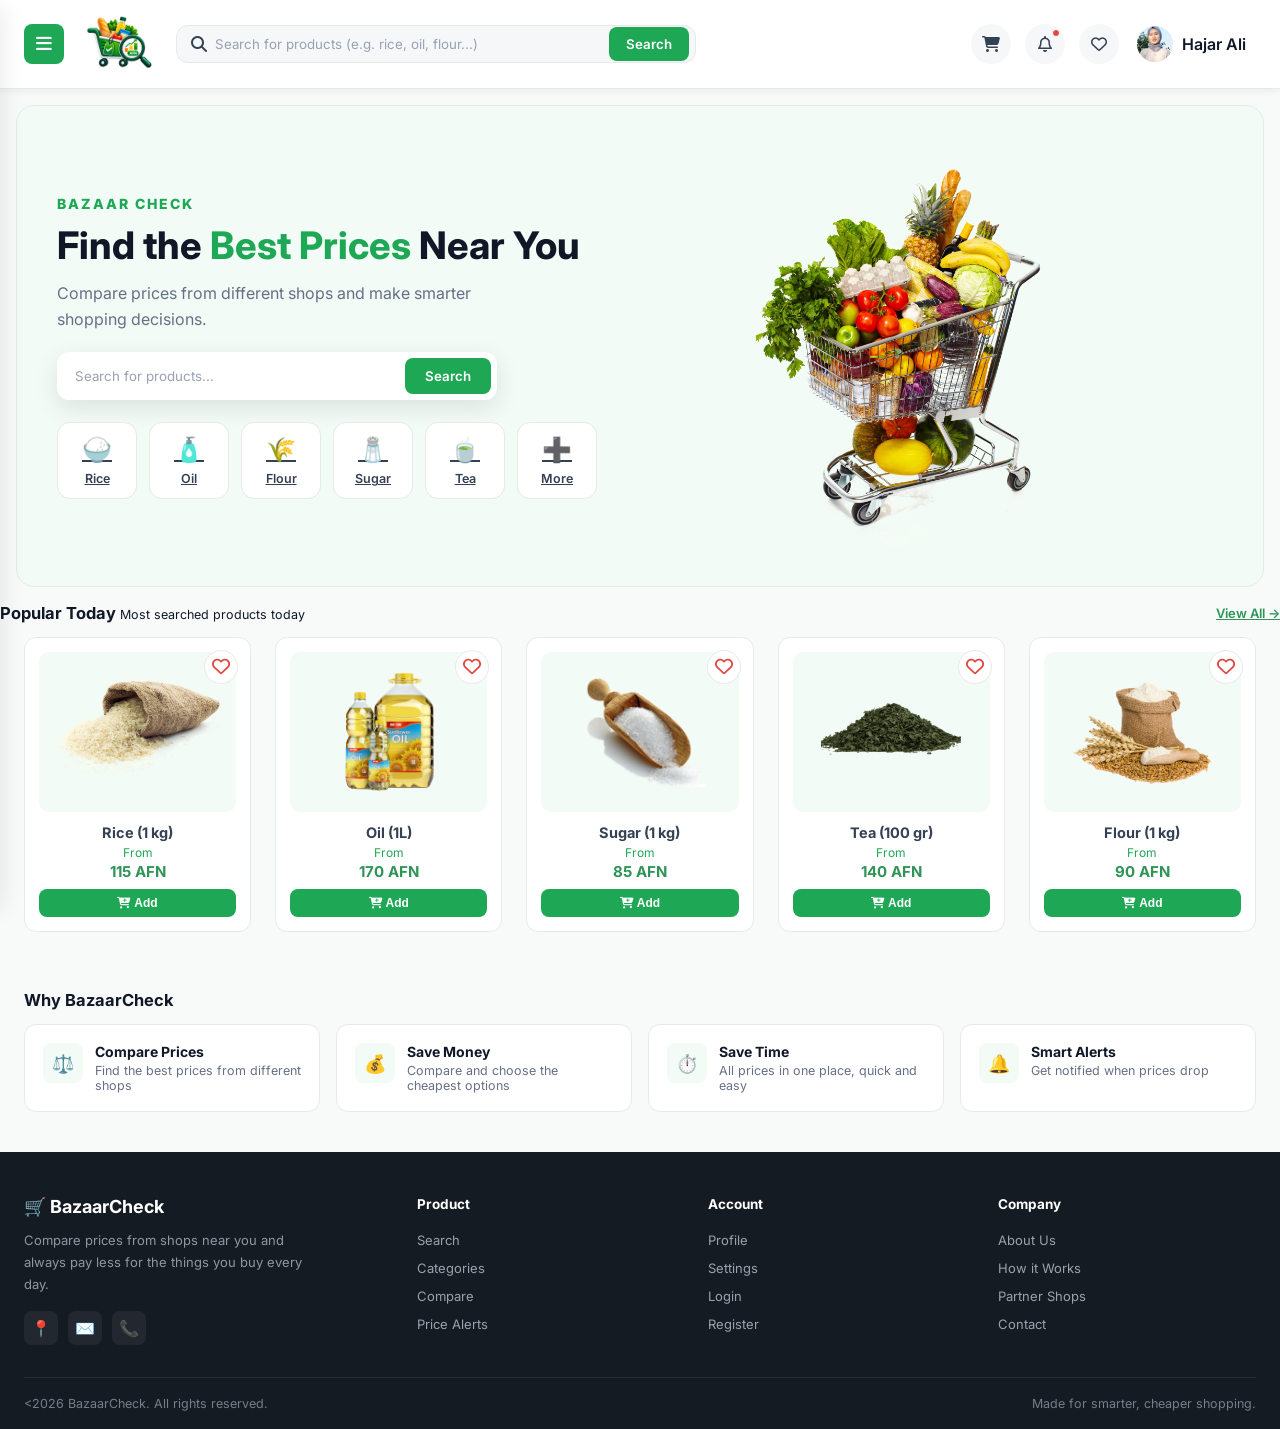
==== index.html @ 12f23bfa "Add the favorites page" ====
<!doctype html>
<html lang="en">
  <head>
    <meta charset="UTF-8" />
    <meta name="viewport" content="width=device-width, initial-scale=1.0" />
    <link rel="stylesheet" href="index.css" />
    <link
      rel="stylesheet"
      href="https://cdnjs.cloudflare.com/ajax/libs/font-awesome/6.4.0/css/all.min.css"
    />
    <link
      href="https://fonts.googleapis.com/css2?family=Inter:wght@400;500;600;700;800&display=swap"
      rel="stylesheet"
    />
    <title>Bazaar Check</title>
  </head>
  <body>
    <header class="topbar">
  <button class="menu-btn">
        <i class="fa-solid fa-bars"></i>
      </button>

      <div class="logo">
        <img src="images/logo.png" alt="logo" class="logo-png" />
      </div>

      <form class="search-box">
        <span class="search-icon">
          <i class="fa-solid fa-magnifying-glass"></i>
        </span>

        <input
          type="text"
          placeholder="Search for products (e.g. rice, oil, flour...)"
        />

        <button type="submit">Search</button>
      </form>

      <div class="topbar-right">

        <!-- <button id="darkModeBtn" class="icon-btn">🌙 </button> -->

        <a href="cart.html" class="icon-btn" style="position:relative;">
    <i class="fa-solid fa-cart-shopping"></i>
    <span id="cartCount" class="cart-badge" style="display:none;">0</span>
</a>
        <a href="#" class="icon-btn">
          <i class="fa-regular fa-bell"></i>
          <span class="dot"></span>
        </a>

             <a href="favorites.html" class="icon-btn" style="position:relative;">
    <i class="fa-regular fa-heart"></i>
    <span id="favCount" class="cart-badge" style="display:none;">0</span>
</a>
    

        <a href="#" class="user-chip">
          <img src="images/1.png" alt="user" />
          <span class="name">Hajar Ali</span>
        </a>
      </div>
    </header>

    <aside class="sidebar" id="sidebar">
      <div class="sidebar-head">
        <div class="brand">
          <img src="images/logo.png" alt="Bazaar Check logo" class="logo-png" />

          <div class="brand-info">
            <span class="brand-name">Bazaar Check</span>
            <span class="brand-tagline">Smart shopping</span>
          </div>
        </div>

        <button class="close-btn" id="closeBtn">
          <i class="fa-solid fa-xmark"></i>
        </button>
      </div>

      <nav>
        <a href="index.html" class="active">
          <i class="fa-solid fa-house"></i>
          Home
        </a>

        <a href="search.html">
          <i class="fa-solid fa-magnifying-glass"></i>
          Search
        </a>

        <a href="categories.html">
          <i class="fa-solid fa-layer-group"></i>
          Categories
        </a>

        <a href="shops.html">
          <i class="fa-solid fa-shop"></i>
          Shops
        </a>

        <a href="cart.html">
          <i class="fa-solid fa-cart-shopping"></i>
          My Cart
        </a>

        <a href="cart.html">
          <i class="fa-solid fa-code-compare"></i>
          Compare
        </a>

        <a href="cart.html">
          <i class="fa-solid fa-heart"></i>
          Favorites
        </a>

        <a href="cart.html">
          <i class="fa-solid fa-bell"></i>
          Alerts
        </a>

        <a href="cart.html">
          <i class="fa-solid fa-chart-line"></i>
          Price History
        </a>

        <a href="profile.html">
          <i class="fa-regular fa-circle-user"></i>
          Profile
        </a>

        <a href="cart.html">
          <i class="fa-solid fa-gear"></i>
          settings
        </a>

        <hr />

        <a href="cart.html">
          <i class="fa-solid fa-right-from-bracket"></i>
          Logout
        </a>
      </nav>
    </aside>

    <!-- Backdrop -->

    <div class="backdrop" id="backdrop"></div>

    <!-- Hero -->

    <section class="hero">
      <div>
        <div class="hero-content">
          <div class="brand-label">BAZAAR CHECK</div>

          <h1>Find the <span>Best Prices</span> Near You</h1>

          <p>
            Compare prices from different shops and make smarter shopping
            decisions.
          </p>

          <div class="hero-search">
    <form action="search.html" method="GET" style="display:flex; flex:1;">
        <input type="text" name="q" placeholder="Search for products...">
        <button type="submit">Search</button>
    </form>
</div>
        </div>
        <div class="chip-row">
          <a href="categories.html" class="chip"
            ><span class="emoji">🍚</span>Rice</a
          >
          <a href="categories.html" class="chip"
            ><span class="emoji">🧴</span>Oil</a
          >
          <a href="categories.html" class="chip"
            ><span class="emoji">🌾</span>Flour</a
          >
          <a href="categories.html" class="chip"
            ><span class="emoji">🧂</span>Sugar</a
          >
          <a href="categories.html" class="chip"
            ><span class="emoji">🍵</span>Tea</a
          >
          <a href="categories.html" class="chip"
            ><span class="emoji">➕</span>More</a
          >
        </div>
      </div>

      <div class="hero-image">
        <img src="images/image.png" alt="Shopping cart with groceries" />
      </div>
    </section>

    <section>
      <div class="section-title">
        <h3>
          Popular Today
          <span class="text-muted" style="font-weight: 400; font-size: 12.5px"
            >Most searched products today</span
          >
        </h3>
        <a href="search.html">View All →</a>
      </div>

<div class="grid grid-5">

<div class="product-card">
   <button class="fav-btn"
         data-product="Rice (1 kg)"
        data-shop="Shop C"
        data-price="115"
        data-image="images/rice2.png">
        <i class="fa-regular fa-heart simple-heart"></i>
      </button>
     <a href="product-details.html?product=rice" class="product-link">
        <div class="thumb">
            <img src="images/rice2.png" alt="Rice">
        </div>
        <h4>Rice (1 kg)</h4>
        <p class="from">From</p>
        <p class="price">115 AFN</p>
    </a>

    <button class="add-cart-btn"
        data-product="Rice (1 kg)"
        data-shop="Haji Zaki Shop"
        data-price="115"
        data-image="images/rice2.png">
        <i class="fa-solid fa-cart-plus"></i> Add
    </button>

</div>

    <div class="product-card">
        <button class="fav-btn"
         data-product="Oil (1 L)"
        data-shop="Haji Zaki Shop"
        data-price="170 AFG"
        data-image="images/oil.png">
        <i class="fa-regular fa-heart simple-heart"></i>
      </button>
        <a href="product-details.html?product=oil" class="product-link">
      <div class="thumb">
        <img src="images/oil.png" alt="oil" />
      </div>
      <h4>Oil (1L)</h4>
      <p class="from">From</p>
      <p class="price">170 AFN</p>
      </a>

      
    <button class="add-cart-btn"
        data-product="Oil (1 L)" 
        data-shop="Haji Zaki Shop"
        data-price="170"
        data-image="images/oil.png">
        <i class="fa-solid fa-cart-plus"></i> Add
    </button>

    </div>
  

    <div class="product-card">
         <button class="fav-btn"
         data-product="Sugar(1 kg)"
        data-shop="Solaiman Shop"
        data-price="85 AFG"
        data-image="images/sugar.png">
        <i class="fa-regular fa-heart simple-heart"></i>
    </button>
      <a href="product-details.html?product=sugar" class="product-link">
      <div class="thumb">
        <img src="images/sugar.png" alt="sugar" />
      </div>
      <h4>Sugar (1 kg)</h4>
      <p class="from">From</p>
      <p class="price">85 AFN</p>
      </a>

        <button class="add-cart-btn"
        data-product="Sugar (1 kg)"
        data-shop="Solaiman Shop"
        data-price="85"
        data-image="images/sugar.png">
        <i class="fa-solid fa-cart-plus"></i> Add
    </button>

    </div>
  
    <div class="product-card">
       <button class="fav-btn"
         data-product="Tea (100 gr)"
        data-shop="Kefayat SuperMarket"
        data-price="140 AFG"
        data-image="images/tea.png">
        <i class="fa-regular fa-heart simple-heart"></i>
    </button>
       <a href="product-details.html?product=tea" class="product-link">
      <div class="thumb">
        <img src="images/tea.png" alt="tea-bag" />
      </div>
      <h4>Tea (100 gr)</h4>
      <p class="from">From</p>
      <p class="price">140 AFN</p>
      </a>
     <button class="add-cart-btn"
        data-product="Tea (100 gr)" 
        data-shop="Mahaly shop"
        data-price="140"
        data-image="images/tea.png">
        <i class="fa-solid fa-cart-plus"></i> Add
    </button>

    </div>

    <div class="product-card">
       <button class="fav-btn"
         data-product="Flour (1 kg)"
        data-shop="Mahaly Shop"
        data-price="90 AFG"
        data-image="images/flour.png">
        <i class="fa-regular fa-heart simple-heart"></i>
    </button>
       <a href="product-details.html?product=flour" class="product-link">
      <div class="thumb">
        <img src="images/flour.png" alt="flour" />
      </div>
      <h4>Flour (1 kg)</h4>
      <p class="from">From</p>
      <p class="price">90 AFN</p>
        </a>
            <button class="add-cart-btn"
        data-product="Flour (1 kg)"
        data-shop="Rezaiee Shop"
        data-price="90"
        data-image="images/flour.png">
        <i class="fa-solid fa-cart-plus"></i> Add
    </button>
    </div>


</div>

    </section>

    <!-- ===== SECTION: WHY BAZAARCHECK (feature strip) ===== -->
    <section class="why-section">
      <div class="section-heading">
        <h3>Why BazaarCheck</h3>
      </div>

      <div class="feature-strip">
        <div class="feature-item">
          <div class="fi-icon">⚖️</div>
          <div>
            <h5>Compare Prices</h5>
            <p>Find the best prices from different shops</p>
          </div>
        </div>

        <div class="feature-item">
          <div class="fi-icon">💰</div>
          <div>
            <h5>Save Money</h5>
            <p>Compare and choose the cheapest options</p>
          </div>
        </div>

        <div class="feature-item">
          <div class="fi-icon">⏱️</div>
          <div>
            <h5>Save Time</h5>
            <p>All prices in one place, quick and easy</p>
          </div>
        </div>

        <div class="feature-item">
          <div class="fi-icon">🔔</div>
          <div>
            <h5>Smart Alerts</h5>
            <p>Get notified when prices drop</p>
          </div>
        </div>
      </div>
    </section>

    <!-- ===== SECTION: FOOTER ===== -->
    <footer class="site-footer">
      <div class="foot-top">
        <div class="foot-brand">
          <div class="logo"><span class="logo-dot">🛒</span> BazaarCheck</div>
          <p>
            Compare prices from shops near you and always pay less for the
            things you buy every day.
          </p>
          <div class="foot-social">
            <a href="#" aria-label="Location">📍</a>
            <a href="#" aria-label="Email">✉️</a>
            <a href="#" aria-label="Phone">📞</a>
          </div>
        </div>

        <div class="foot-col">
          <h5>Product</h5>
          <a href="search.html">Search</a>
          <a href="categories.html">Categories</a>
          <a href="compare.html">Compare</a>
          <a href="alerts.html">Price Alerts</a>
        </div>

        <div class="foot-col">
          <h5>Account</h5>
          <a href="profile.html">Profile</a>
          <a href="settings.html">Settings</a>
          <a href="login.html">Login</a>
          <a href="register.html">Register</a>
        </div>

        <div class="foot-col">
          <h5>Company</h5>
          <a href="#">About Us</a>
          <a href="#">How it Works</a>
          <a href="shops.html">Partner Shops</a>
          <a href="#">Contact</a>
        </div>
      </div>

      <div class="foot-bottom">
        <span><<span id="year"></span> BazaarCheck. All rights reserved.</span>
        <span>Made for smarter, cheaper shopping.</span>
      </div>
    </footer>

    <script src="index.js"></script>
  </body>
</html>
---- index.css ----
/* ================================
   GLOBAL VARIABLES
================================ */

:root {
  --primary: #1ea855;
  --primary-dark: #2f9456;
  --primary-dark2:#041c0d;
  --primary-light: #f2fbf5;

  --white: #ffffff;
  --black: #101828;
  --text: #344054;
  --text-light: #667085;
  --text-muted: #98a2b3;

  --background: #f8faf9;
  --surface: #ffffff;
  --surface-soft: #f5f7f9;

  --border: #e6eae8;

  --sidebar-bg: #26382e;
  --sidebar-text: #dce8e0;
  --sidebar-hover: rgba(255, 255, 255, 0.08);
  --sidebar-active: #1ea855;

  --danger: #e0483f;

  --shadow-sm: 0 2px 8px rgba(16, 24, 40, 0.06);
  --shadow-md: 0 8px 24px rgba(16, 24, 40, 0.1);

  --radius-sm: 8px;
  --radius-md: 12px;
  --radius-lg: 18px;

  --transition: 0.25s ease;
}

/* ================================
   RESET
================================ */

* {
  margin: 0;
  padding: 0;
  box-sizing: border-box;
}

body {
  font-family: "Inter", sans-serif;
  background: var(--background);
  color: var(--text);
}

/* ================================
   TOPBAR
================================ */

.topbar {
  position: sticky;
  top: 0;
  z-index: 30;

  display: flex;
  align-items: center;
  gap: 16px;

  padding: 12px 24px;

  background: var(--white);
  border-bottom: 1px solid var(--border);

  box-shadow: var(--shadow-sm);
}

/* ================================
   MENU BUTTON
================================ */

.menu-btn {
  width: 40px;
  height: 40px;

  display: flex;
  align-items: center;
  justify-content: center;

  border: none;
  border-radius: var(--radius-sm);

  background: var(--primary);
  color: var(--white);

  font-size: 18px;

  cursor: pointer;

  transition: var(--transition);
}

.menu-btn:hover {
  background: var(--primary-dark);
  transform: translateY(-1px);
}

/* ================================
   LOGO
================================ */

.logo-png {
  width: 80px;
  height: 60px;
  object-fit: contain;
}

/* ================================
   DARK MODE BUTTON

body.dark{
  background:var(--primary-dark2);
  color:var(--primary-light);
}
#darkModeBtn{
  border:none;
}
================================ */
/* ================================
   SEARCH BOX
================================ */

.search-box {
  flex: 1;
  max-width: 520px;

  display: flex;
  align-items: center;

  background: var(--surface-soft);

  border: 1px solid var(--border);
  border-radius: var(--radius-md);

  padding: 0 6px 0 14px;

  transition: var(--transition);
}

.search-box > i {
  color: var(--text);
}

.search-box:focus-within {
  border-color: var(--primary);
  background: var(--white);
  box-shadow: 0 0 0 3px rgba(30, 168, 85, 0.1);
}

.search-box input {
  flex: 1;

  border: none;
  outline: none;

  padding: 10px 8px;

  background: transparent;

  color: var(--text);
  font-family: inherit;
}

.search-box input::placeholder {
  color: var(--text-muted);
}

.search-box button {
  display: flex;
  align-items: center;
  justify-content: center;

  background: var(--primary);
  color: var(--white);

  border: none;
  border-radius: var(--radius-sm);

  padding: 9px 17px;

  font-weight: 600;
  font-family: inherit;

  cursor: pointer;

  transition: var(--transition);
}

.search-box button:hover {
  background: var(--primary-dark);
}

/* ================================
   TOPBAR RIGHT
================================ */

.topbar-right {
  display: flex;
  align-items: center;
  gap: 14px;

  margin-left: auto;
}

.topbar-right a {
  text-decoration: none;
}

.topbar-right a .name {
  color: var(--black);
  font-weight: 600;
}

/* ================================
   ICON BUTTON
================================ */

.icon-btn {
  width: 40px;
  height: 40px;

  display: flex;
  align-items: center;
  justify-content: center;

  position: relative;

  border-radius: 50%;

  background: var(--surface-soft);
  color: var(--text);

  transition: var(--transition);
}

.icon-btn:hover {
  background: var(--primary-light);
  color: var(--primary);
}

/* Notification Dot */

.dot {
  position: absolute;

  top: 5px;
  right: 5px;

  width: 8px;
  height: 8px;

  background: var(--danger);

  border-radius: 50%;

  border: 1.5px solid var(--white);
}

/* ================================
   USER CHIP
================================ */

.user-chip {
  display: flex;
  align-items: center;
  gap: 9px;

  padding: 4px 10px 4px 4px;

  border-radius: 30px;

  transition: var(--transition);
}

.user-chip:hover {
  background: var(--surface-soft);
}

.user-chip img {
  width: 36px;
  height: 36px;

  border-radius: 50%;

  object-fit: cover;
}

/* ================================
   SIDEBAR
================================ */

.sidebar {
  position: fixed;

  top: 0;
  left: 0;
  bottom: 0;

  width: 270px;

  background: var(--sidebar-bg);
  color: var(--white);

  padding: 22px 18px;

  transform: translateX(-100%);

  transition: transform 0.3s ease;

  z-index: 60;

  box-shadow: var(--shadow-md);
}

.sidebar.open {
  transform: translateX(0);
}

/* ================================
   SIDEBAR HEADER
================================ */

.sidebar-head {
  display: flex;
  align-items: center;

  padding: 0 4px 22px;

  margin-bottom: 15px;

  border-bottom: 1px solid rgba(255, 255, 255, 0.1);
}

/* ================================
   SIDEBAR BRAND
================================ */

.brand {
  display: flex;
  align-items: center;
  gap: 10px;
  min-width: 0;
}

.brand-info {
  display: flex;
  flex-direction: column;
}

.sidebar .logo-png {
  width: 75px;
  height: 55px;
}

.brand-name {
  color: var(--white);

  font-size: 18px;
  font-weight: 700;

  letter-spacing: -0.3px;

  white-space: nowrap;
}

.brand-tagline {
  color: #aabdb1;

  font-size: 11px;

  margin-top: 2px;
}

/* ================================
   CLOSE BUTTON
================================ */

.close-btn {
  width: 38px;
  height: 38px;

  flex-shrink: 0;
  margin-left: 12px;

  display: flex;
  align-items: center;
  justify-content: center;

  border: none;
  border-radius: 10px;

  background: transparent;
  color: var(--sidebar-text);

  font-size: 19px;

  cursor: pointer;

  transition: var(--transition);
}

.close-btn:hover {
  background: var(--sidebar-hover);
  color: var(--white);
}

/* SIDEBAR NAVIGATION  */
.sidebar {
  width: 290px;
  height:100vh;
  overflow-y:auto;
  overflow-x:hidden;
}

.sidebar nav {
  display: flex;
  flex-direction: column;
  gap: 6px;
}

.sidebar nav a {
  display: flex;
  align-items: center;

  gap: 14px;

  padding: 12px 14px;

  color: var(--sidebar-text);

  text-decoration: none;

  border-radius: var(--radius-md);

  font-size: 15px;
  font-weight: 500;

  transition: var(--transition);
}

.sidebar nav a i {
  width: 20px;

  text-align: center;

  font-size: 16px;
}

.sidebar nav a:hover {
  background: var(--sidebar-hover);
  color: var(--white);

  transform: translateX(3px);
}

.sidebar nav a.active {
  background: var(--sidebar-active);
  color: var(--white);

  box-shadow: 0 4px 12px rgba(30, 168, 85, 0.2);
}

/*  BACKDROp    */

.backdrop {
  display: none;

  position: fixed;

  inset: 0;

  background: rgba(0, 0, 0, 0.5);

  z-index: 55;

  backdrop-filter: blur(2px);
}

.backdrop.show {
  display: block;
}

/*  HERO  */

.hero {
  display: grid;

  grid-template-columns: 1fr 1fr;

  gap: 24px;

  align-items: center;

  padding: 40px;

  background: var(--primary-light);

  border-radius: var(--radius-lg);
  border: 1px solid var(--border);
  margin-bottom: 28px;
  overflow: hidden;
  position: relative;
  margin: 16px;
}

.hero-content {
  padding-left: 0;
}

.brand-label {
  display: inline-block;

  margin-bottom: 12px;

  color: var(--primary);

  font-size: 14px;
  font-weight: 800;

  letter-spacing: 2px;
}

.hero h1 {
  font-size: 38px;

  line-height: 1.15;

  font-weight: 750;

  color: var(--black);

  margin-bottom: 14px;
}

.hero h1 span {
  color: var(--primary);
}

.hero p {
  color: var(--text-light);

  font-size: 16px;

  line-height: 1.6;

  margin-bottom: 20px;

  max-width: 420px;
}

/* HERO SEARCH */

.hero-search {
  display: flex;

  background: var(--white);

  border-radius: var(--radius-md);

  padding: 6px;

  max-width: 440px;

  box-shadow: var(--shadow-md);
}

.hero-search input {
  flex: 1;

  border: none;
  outline: none;

  padding: 10px 12px;

  font-family: inherit;
}

.hero-search input::placeholder {
  color: var(--text-muted);
}

.hero-search button {
  background: var(--primary);

  color: var(--white);

  border: none;

  border-radius: var(--radius-sm);

  padding: 0 20px;

  font-weight: 600;

  font-family: inherit;

  cursor: pointer;

  transition: var(--transition);
}

.hero-search button:hover {
  background: var(--primary-dark);
}

/* ================================
   HERO IMAGE
================================ */

.hero-image img {
  width: 100%;
  max-width: 500px;

  height: 400px;

  display: block;

  object-fit: contain;
}

  /* quick category chips */
.chip-row{
    display:flex;
    gap:12px;
    flex-wrap:wrap;
    margin-top:22px;
}
.chip{
  display:flex;
  flex-direction:column;
  align-items:center;
  gap:7px;
  background:#fff;
  border:1px solid var(--border);
  border-radius:13px;
  padding:12px 18px;
  min-width:80px;
  font-size:12.5px;
  font-weight:600;
  color:var(--text);
  transition:.15s transform,.15s border-color,.15s box-shadow;
}
.chip .emoji{font-size:24px;}
.chip:hover{
    border-color:var(--sidebar-active);
    color:var(--primary-dark);
    transform:translateY(-3px);
    box-shadow:var(--shadow);
}


/*     card      */
.section-title {
  display: flex;
  justify-content: space-between;
  align-items: center;
  margin-bottom: 14px;
}
.section-title h3,
.section-heading h3 {
  margin: 0;
  font-weight:700;
  font-size: 16.5px;
  color:var(--black);
  
}
.section-heading {
  display: flex;
  justify-content: space-between;
  align-items: center;
  margin-bottom: 14px;
}
.section-title a {
  font-size: 13px;
  color: var(--primary-dark);
  font-weight: 600;
}
.grid {
  display: grid;
  gap: 18px;
  padding: 0 24px;
}
.grid-5 {
  grid-template-columns: repeat(5, 1fr);
  gap: 24px;
  align-items: center;
  margin-bottom: 28px;
  overflow: hidden;
  position: relative;
}

/* ---------- Product card ---------- */
.product-card{
  background:#fff;
  border:1px solid var(--border);
  border-radius:var(--radius-md);
  padding:14px;
  position:relative;
  transition:.18s box-shadow,.18s transform,.18s border-color;
  text-decoration:none;
}
.product-card:hover{
    box-shadow:var(--shadow-md);
    transform:translateY(-4px);
    border-color:var(--primary);
}
.product-card .thumb{
  background:var(--primary-light);
  border-radius:10px;
  height:160px;
  display:flex;
  align-items:center;
  justify-content:center;
  font-size:44px;
  margin-bottom:12px;
}
.product-card .thumb img {
    width: 100%;
    height: 100%;
    object-fit: contain;
    display: block;
    padding: 10px;
}
.product-card .fav-btn{
  position:absolute;
  top:12px;
  right:12px;
  width:34px;
  height:34px;
  border-radius:50%;
  background:#fff;
  border:1px solid var(--border);
  display:flex;
  align-items:center;
  justify-content:center;
  color:var(--danger);
  transition:.15s transform;
  cursor:pointer;
}
.product-card .fav-btn:hover{
    transform:scale(1.12);
}
.product-link {
    text-decoration: none;
    color: inherit;
}
.product-card h4{
    margin:0 0 4px;
    font-size:14.5px;
    text-align:center;
}
.product-card .from{
    font-size:12px;
    color:var(--primary);
    margin:0 0 2px;
    text-align:center;
}
.product-card .price{
    margin:0;
    font-weight:700;
    color:var(--primary-dark);
    font-size:15px;
    text-align:center;
}
.simple-heart {
  font-size: 18px;
  color: var(--danger);
}
.filled-heart {
    width: 28px;
    height: 28px;
    object-fit: contain;
}

/*        SECTION: WHY BAZAARCHECK     */


.why-section{
  padding:30px 24px 0;
  max-width:1300px;
  margin:0 auto;
}

.feature-strip{
  display:grid;
  grid-template-columns:repeat(4, 1fr);
  gap:16px;
}

.feature-item{
  background:var(--surface);
  border:1px solid var(--border);
  border-radius:var(--radius-md);
  padding:18px;
  display:flex;
  gap:12px;
  align-items:flex-start;
  transition:var(--transition);
}

.feature-item:hover{
  box-shadow:var(--shadow-md);
  transform:translateY(-3px);
}

.fi-icon{
  width:40px;
  height:40px;
  border-radius:var(--radius-sm);
  background:var(--primary-light);
  display:flex;
  align-items:center;
  justify-content:center;
  font-size:18px;
  flex-shrink:0;
}

.feature-item h5{
  margin:0 0 3px;
  font-size:14px;
  color:var(--black);
}

.feature-item p{
  margin:0;
  font-size:12.5px;
  color:var(--text-light);
}


/*    SECTION: FOOTER  */

.site-footer{
  margin-top:40px;
  background:#151b23;
  color:#a9b1bd;
  padding:44px 24px 0;
}

.foot-top{
  max-width:1300px;
  margin:0 auto;
  display:grid;
  grid-template-columns:1.4fr 1fr 1fr 1fr;
  gap:32px;
  padding-bottom:32px;
  border-bottom:1px solid rgba(255,255,255,0.08);
}

.foot-brand .logo{
  color:var(--white);
  font-size:18px;
  font-weight:700;
  margin-bottom:12px;
}

.foot-brand p{
  font-size:13px;
  line-height:1.7;
  max-width:280px;
  margin:0 0 16px;
  color:#8f97a3;
}

.foot-social{
  display:flex;
  gap:10px;
}

.foot-social a{
  width:34px;
  height:34px;
  border-radius:var(--radius-sm);
  background:rgba(255,255,255,0.06);
  display:flex;
  align-items:center;
  justify-content:center;
  text-decoration:none;
  color:#c3c9d1;
  transition:var(--transition);
}

.foot-social a:hover{
  background:var(--primary);
  color:var(--white);
}

.foot-col h5{
  color:var(--white);
  font-size:13.5px;
  margin:0 0 14px;
}

.foot-col a{
  display:block;
  font-size:13px;
  color:#9aa2ae;
  padding:6px 0;
  text-decoration:none;
  transition:var(--transition);
}

.foot-col a:hover{
  color:var(--primary);
}

.foot-bottom{
  max-width:1300px;
  margin:0 auto;
  padding:18px 0;
  display:flex;
  justify-content:space-between;
  flex-wrap:wrap;
  gap:8px;
  font-size:12.5px;
  color:#767e8a;
}
.search-layout{
  display:grid;
  grid-template-columns:230px 1fr;  
  gap:20px;
  align-items:start;   
}
.page{
  max-width:1300px;
  margin:0 auto;
  padding:26px 24px;
}

.page-head{
  margin-bottom:20px;
}
.page-head h1{
  font-size:23px;
  margin-bottom:5px;
  color:var(--black);
}
.page-head p{
  color:var(--text-light);
  font-size:14px;
}
.filters{
  background:#fff;
  border:1px solid #e6eae8;
  border-radius:14px;
  padding:18px;
}
.filters h4{
  margin:0 0 12px;
  font-size:13.5px;
  color:#1e2530;
}
.filters hr{
  border:none;
  border-top:1px solid #e6eae8;
  margin:14px 0;
}
.filter-item{
  display:block;
  padding:9px 10px;
  border-radius:8px;
  font-size:13.5px;
  color:#333c48;
  font-weight:500;
  text-decoration:none;
}
.filter-item:hover{
  background:#f5f7f9;
}
.filter-item.active{
  background:#e6f7ec;
  color:#178a4c;
  font-weight:700;
}
.filter-toggle{
  display:none;   /* only shows on mobile via the media query below */
  background:#f5f7f9;
  border:1px solid #e6eae8;
  border-radius:8px;
  padding:9px 14px;
  font-size:13px;
  font-weight:600;
  margin-bottom:14px;
  cursor:pointer;
}
.search-layout{
  display:grid;
  grid-template-columns:230px 1fr;
  gap:20px;
  align-items:start;
}
.filters{
  background:var(--surface);
  border:1px solid var(--border);
  border-radius:var(--radius-md);
  padding:18px;
}
.filter-item{
  display:block;
  padding:9px 10px;
  border-radius:var(--radius-sm);
  font-size:13.5px;
  color:var(--text);
  font-weight:500;
  text-decoration:none;
}
.filter-item:hover{ background:var(--surface-soft); }
.filter-item.active{
  background:var(--primary-light);
  color:var(--primary-dark);
  font-weight:700;
}
.toolbar{
  display:flex;
  justify-content:space-between;
  align-items:center;
  flex-wrap:wrap;
  gap:12px;
  margin-bottom:16px;
}
.toolbar-left{ display:flex; gap:10px; }
.select-box{
  border:1px solid var(--border);
  border-radius:var(--radius-sm);
  padding:9px 12px;
  font-size:13px;
  background:var(--surface);
}
.filter-toggle{
  display:none;
  background:var(--surface-soft);
  border:1px solid var(--border);
  border-radius:var(--radius-sm);
  padding:9px 14px;
  font-size:13px;
  font-weight:600;
  cursor:pointer;
}
.table-card{
  background:var(--surface);
  border:1px solid var(--border);
  border-radius:var(--radius-md);
  overflow-x:auto;
}
.price-table{ width:100%; border-collapse:collapse; font-size:13.5px; }
.price-table th{
  text-align:left;
  background:var(--surface-soft);
  color:var(--text-light);
  font-size:12px;
  text-transform:uppercase;
  padding:12px 16px;
  border-bottom:1px solid var(--border);
}
.price-table td{
  padding:13px 16px;
  border-bottom:1px solid var(--border);
}
.price-table tr:last-child td{ border-bottom:none; }
.shop-cell{ display:flex; align-items:center; gap:10px; font-weight:600; }
.shop-avatar{
  width:32px; height:32px; border-radius:var(--radius-sm);
  background:var(--surface-soft); display:flex; align-items:center; justify-content:center;
}
.price-cell{ font-weight:700; color:var(--primary-dark); }
.lowest-tag{
  background:var(--primary-light); color:var(--primary-dark); font-size:10.5px; font-weight:700;
  padding:2px 7px; border-radius:6px; margin-left:6px;.sidebar::-webkit-scrollbar {
  width: 6px;
}

.sidebar::-webkit-scrollbar-track {
  background: transparent;
}

.sidebar::-webkit-scrollbar-thumb {
  background: #888;
  border-radius: 10px;
}

.sidebar::-webkit-scrollbar-thumb:hover {
  background: #666;
}
}
.btn-view{
  display:inline-block; background:var(--primary); color:var(--white); text-decoration:none;
  font-size:12.5px; font-weight:600; padding:7px 14px; border-radius:var(--radius-sm);
}
.stat-row{ display:grid; grid-template-columns:repeat(3,1fr); gap:14px; margin-top:16px; }
.stat-box{ background:var(--primary-light); border:1px solid var(--border); border-radius:var(--radius-md); padding:14px 16px; }
.stat-label{ font-size:12px; color:var(--text-light); margin-bottom:4px; }
.stat-value{ font-size:18px; font-weight:700; color:var(--primary-dark); }
.stat-value span{ font-size:12px; font-weight:500; color:var(--text-light); }

.crumbs{
    font-size:12.5px;
    color:var(--text-light);
    margin-bottom:14px;
}
.crumbs a{
    color:var(--text-light);
    text-decoration:none;
}
.crumbs a:hover{
    color:var(--primary-dark);
}
.crumbs span{
    margin:0 4px;
}
.crumbs .current{
    color:var(--black);
    font-weight:600;
}
.product-layout{
    display:grid;
    grid-template-columns:320px 1fr;
    gap:22px;
    align-items:start;
}

/* Product summary */
.product-summary{
    background:var(--surface);
    border:1px solid var(--border);
    border-radius:var(--radius-md);
    padding:20px;
    text-align:center;
}
.summary-thumb{
    background:var(--surface-soft);
    border-radius:var(--radius-sm);
    height:190px;
    display:flex;
    align-items:center;
    justify-content:center;
    margin-bottom:14px;
}
.summary-thumb img{
    max-width:90px;
    max-height:90px;
    object-fit:contain;
}
.product-summary h2{
    margin:0 0 6px;
    font-size:19px;
    color:var(--black);
}
.summary-rating{
    font-size:13px;
    color:var(--black);
    margin-bottom:12px;
}
.summary-label{
    font-size:13px;
    color:var(--text-light);
    margin:10px 0 4px;
}
.summary-price{
    font-weight:800;
    font-size:18px;
    color:var(--primary-dark);
    margin:0 0 16px;
}
.btn-outline-full{
    width:100%;
    background:var(--surface);
    color:var(--primary-dark);
    border:1.5px solid var(--primary);
    border-radius:var(--radius-sm);
    padding:11px;
    font-weight:600;
    font-size:14px;
    cursor:pointer;
    margin-bottom:10px;
    transition:var(--transition);
}
.btn-outline-full:hover{
    background:var(--primary-light);
}
.btn-outline-full.is-favorited{
    background:var(--primary);
    color:var(--white);
    border-color:var(--primary);
}
.btn-ghost-full{
    width:100%;
    background:var(--surface-soft);
    color:var(--text);
    border:1px solid var(--border);
    border-radius:var(--radius-sm);
    padding:11px;
    font-weight:600;
    font-size:14px;
    cursor:pointer;
    transition:var(--transition);
}
.btn-ghost-full:hover{
    background:var(--border);
}

/* Product details  */
.history-preview{
    background:var(--surface);
    border:1px solid var(--border);
    border-radius:var(--radius-md);
    padding:18px;
}
.history-preview p{
    margin:0;
    font-size:13px;
    color:var(--text-light);
    line-height:1.6;
}
.history-preview a{
    color:var(--primary-dark);
    font-weight:600;
    text-decoration:none;
}
/*  shops page cards    */
.shop-card{
    display:block;
    background:var(--surface);
    border:1px solid var(--border);
    border-radius:var(--radius-md);
    padding:16px;
    text-decoration:none;
    color:var(--text);
    transition:var(--transition);
}
.shop-card:hover{
    box-shadow:var(--shadow-md);
    transform:translateY(-3px);
    border-color:var(--primary-light);
}
.shop-card-thumb {
    background: var(--surface-soft);
    border-radius: var(--radius-sm);
    height: 160px;              /* make the image area taller */
    overflow: hidden;           /* keep image inside rounded corners */
    margin-bottom: 12px;
}

.shop-card-thumb img {
    width: 100%;
    height: 100%;
    object-fit: cover;          
    display: block;
}
#shopImage {
    width: 100%;
    height: 450px;
    object-fit: cover;
    object-position: center;
    border-radius: 12px;
    display: block;
}
.shop-card h4{
    margin:0 0 4px;
    font-size:14.5px;
    color:var(--black);
}
.shop-card-location{
    font-size:12.5px;
    color:var(--text-light);
    margin:0 0 10px;
}
.shop-card-meta{
    display:flex;
    justify-content:space-between;
    font-size:12.5px;
    margin-bottom:6px;
}
.shop-card-rating{
    font-weight:700;
    color:var(--black);
}
.shop-card-distance{
    color:var(--text-light);
}
.shop-card-count{
    font-size:12px;
    color:var(--text-light);
    margin:0;
    padding-top:6px;
    border-top:1px solid var(--border);
}
.shops-grid{
    display:grid;
    grid-template-columns:repeat(3, 1fr);
    gap:16px;
}

/* shop css */
.shop-header{
    background:var(--surface);
    border:1px solid var(--border);
    border-radius:var(--radius-lg);
    padding:24px;
    display:flex;
    align-items:center;
    gap:20px;
    flex-wrap:wrap;
    margin-bottom:20px;
}
.shop-header-thumb{
    width:100px;
    height:90px;
    background:var(--surface-soft);
    border-radius:var(--radius-md);
    display:flex;
    align-items:center;
    justify-content:center;
    flex-shrink:0;
}
.shop-header-thumb img{
    max-width:50px;
    max-height:50px;
    object-fit:contain;
}
.shop-header-info{
    flex:1;
    min-width:220px;
}
.shop-header-info h2{
    margin:0 0 6px;
    font-size:20px;
    color:var(--black);
}
.shop-header-meta{
    display:flex;
    gap:14px;
    flex-wrap:wrap;
    font-size:13px;
    color:var(--text-light);
}

.shop-layout{
    display:grid;
    grid-template-columns:1fr 1.6fr;
    gap:20px;
    align-items:start;
}
.shop-about-card{
    background:var(--surface);
    border:1px solid var(--border);
    border-radius:var(--radius-md);
    padding:20px;
}
.shop-about-text{
    font-size:13.5px;
    color:var(--text-light);
    line-height:1.6;
    margin:4px 0;
}
.shop-about-card hr{
    border:none;
    border-top:1px solid var(--border);
    margin:16px 0;
}

.empty-state{
    text-align:center;
    padding:50px 20px;
    color:var(--text-light);
}
.empty-state h3{
    color:var(--black);
    margin-bottom:6px;
}
/*   Categories Css codes   */

/* ================================
   CATEGORIES PAGE
================================ */
.categories-banner{
    background:var(--primary-light);
    border:1px solid var(--border);
    border-radius:var(--radius-md);
    padding:14px 18px;
    font-size:13.5px;
    color:var(--text);
    margin-bottom:22px;
}
.categories-banner strong{
    color:var(--primary-dark);
}

.categories-grid{
    display:grid;
    grid-template-columns:repeat(4, 1fr);
    gap:18px;
}

.category-card{
    display:block;
    background:var(--surface);
    border:1px solid var(--border);
    border-radius:var(--radius-md);
    padding:26px 16px;
    text-align:center;
    text-decoration:none;
    color:var(--text);
    transition:var(--transition);
}
.category-card:hover{
    box-shadow:var(--shadow-md);
    transform:translateY(-4px);
    border-color:var(--primary-light);
}

.category-card-thumb{
    width:58px;
    height:58px;
    border-radius:50%;
    display:flex;
    align-items:center;
    justify-content:center;
    font-size:26px;
    margin:0 auto 14px;
    transition:var(--transition);
}
.category-card:hover .category-card-thumb{
    transform:scale(1.08);
}

.category-card h4{
    margin:0 0 4px;
    font-size:14.5px;
    color:var(--black);
}
.category-card-count{
    font-size:12px;
    color:var(--text-light);
    margin:0;
}

/* Featured tile (Food) */
.category-card.featured{
    background:linear-gradient(135deg, var(--primary), var(--primary-dark));
    border-color:transparent;
}
.category-card.featured h4,
.category-card.featured .category-card-count{
    color:var(--white);
}

/* Add to cart button*/
.cart-badge{
    position:absolute;
    top:-4px;
    right:-4px;
    background:var(--danger);
    color:var(--white);
    font-size:10px;
    font-weight:700;
    min-width:16px;
    height:16px;
    border-radius:50%;
    display:flex;
    align-items:center;
    justify-content:center;
    padding:0 3px;
}

.add-cart-btn{
    width:100%;
    margin-top:8px;
    background:var(--primary);
    color:var(--white);
    border:none;
    border-radius:var(--radius-sm);
    padding:7px;
    font-size:12px;
    font-weight:600;
    cursor:pointer;
    transition:var(--transition);
}
.add-cart-btn:hover{
    background:var(--primary-dark);
}
/* ================================
   CART PAGE
================================ */
.cart-layout{
    display:grid;
    grid-template-columns:1.5fr 1fr;
    gap:20px;
    align-items:start;
}

.cart-list-card{
    background:var(--surface);
    border:1px solid var(--border);
    border-radius:var(--radius-md);
    padding:8px 20px;
}

.cart-item{
    display:flex;
    align-items:center;
    gap:14px;
    padding:16px 0;
    border-bottom:1px solid var(--border);
}
.cart-item:last-child{
    border-bottom:none;
}

.cart-item-thumb{
    width:52px;
    height:52px;
    border-radius:var(--radius-sm);
    background:var(--surface-soft);
    display:flex;
    align-items:center;
    justify-content:center;
    font-size:24px;
    flex-shrink:0;
}

.cart-item-info{
    flex:1;
    min-width:0;
}
.cart-item-info h5{
    margin:0 0 3px;
    font-size:14px;
    color:var(--black);
}
.cart-item-info span{
    font-size:12px;
    color:var(--text-light);
}

.cart-qty{
    display:flex;
    align-items:center;
    border:1px solid var(--border);
    border-radius:var(--radius-sm);
    overflow:hidden;
    flex-shrink:0;
}
.cart-qty button{
    width:28px;
    height:28px;
    background:var(--surface-soft);
    border:none;
    font-size:15px;
    color:var(--text);
    cursor:pointer;
}
.cart-qty button:hover{
    background:var(--border);
}
.cart-qty span{
    width:30px;
    text-align:center;
    font-size:13px;
    font-weight:700;
}

.cart-item-price{
    font-weight:700;
    color:var(--primary-dark);
    min-width:75px;
    text-align:right;
    flex-shrink:0;
    font-size:13.5px;
}

.cart-remove-btn{
    width:32px;
    height:32px;
    border-radius:var(--radius-sm);
    background:#fdf1f0;
    border:none;
    color:var(--danger);
    display:flex;
    align-items:center;
    justify-content:center;
    cursor:pointer;
    flex-shrink:0;
    transition:var(--transition);
}
.cart-remove-btn:hover{
    background:var(--danger);
    color:var(--white);
}

/* Summary card */
.cart-summary-card{
    background:var(--surface);
    border:1px solid var(--border);
    border-radius:var(--radius-md);
    padding:20px;
    position:sticky;
    top:90px;
}
.summary-row{
    display:flex;
    justify-content:space-between;
    font-size:13.5px;
    color:var(--text-light);
    margin-bottom:8px;
}
.cart-summary-card hr{
    border:none;
    border-top:1px solid var(--border);
    margin:14px 0;
}
.summary-total{
    background:var(--primary-light);
    border-radius:var(--radius-sm);
    padding:14px 16px;
    display:flex;
    justify-content:space-between;
    align-items:center;
    margin-bottom:16px;
    font-size:13px;
    color:var(--text);
}
.summary-total span:last-child{
    font-size:19px;
    font-weight:800;
    color:var(--primary-dark);
}

.btn-primary-full{
    width:100%;
    background:var(--primary);
    color:var(--white);
    border:none;
    border-radius:var(--radius-sm);
    padding:12px;
    font-weight:700;
    font-size:14px;
    cursor:pointer;
    margin-bottom:10px;
    transition:var(--transition);
}
.btn-primary-full:hover{
    background:var(--primary-dark);
}
.btn-ghost-full{
    width:100%;
    background:var(--surface-soft);
    color:var(--text);
    border:1px solid var(--border);
    border-radius:var(--radius-sm);
    padding:12px;
    font-weight:600;
    font-size:14px;
    cursor:pointer;
    transition:var(--transition);
}
.btn-ghost-full:hover{
    background:var(--border);
}
.cart-hint{
    font-size:12px;
    color:var(--text-light);
    margin:10px 0 0;
    line-height:1.5;
}

.cart-empty{
    text-align:center;
    padding:50px 20px;
    color:var(--text-light);
}
.cart-empty i{
    font-size:38px;
    margin-bottom:12px;
    color:var(--border);
}

/* Empty cart massage */
.cart-empty {
    text-align: center;
    padding: 50px 20px;
}

.cart-empty-icon {
    width: 75px;
    height: 75px;
    margin: 0 auto 16px;
    border-radius: 50%;
    background: var(--primary-light);

    display: flex;
    align-items: center;
    justify-content: center;
}

.cart-empty-icon i {
    font-size: 32px;
    color: var(--primary);
}

.cart-empty h3 {
    margin: 0 0 8px;
    font-size: 20px;
    color: var(--black);
}

.cart-empty p {
    margin: 0 0 20px;
    color: var(--text-light);
    font-size: 13px;
}

.empty-cart-btn {
    display: inline-flex;
    align-items: center;
    gap: 8px;
    padding: 9px 16px;
    background: var(--primary);
    color: var(--white);
    text-decoration: none;
    border-radius: var(--radius-sm);
    font-size: 13px;
    font-weight: 700;
}

.empty-cart-btn:hover {
    background: var(--primary-dark);
}

/* Responsive  of cart page*/
@media (max-width:900px){
    .cart-layout{
        grid-template-columns:1fr;
    }
    .cart-summary-card{
        position:static;
    }
  }

  .cart-item-thumb{
    width:52px;
    height:52px;
    border-radius:var(--radius-sm);
    background:var(--surface-soft);
    display:flex;
    align-items:center;
    justify-content:center;
    flex-shrink:0;
    overflow:hidden;
}
.cart-item-thumb img{
    max-width:36px;
    max-height:36px;
    object-fit:contain;
}
/*  Modal for find combination  */

.combo-modal{
    position:fixed;
    inset:0;
    background:rgba(16,24,40,0.5);
    z-index:70;
    display:flex;
    align-items:center;
    justify-content:center;
    padding:20px;
}
.combo-modal-box{
    background:var(--surface);
    border-radius:var(--radius-lg);
    padding:24px;
    max-width:440px;
    width:100%;
    max-height:80vh;
    overflow-y:auto;
}
.combo-modal-head{
    display:flex;
    justify-content:space-between;
    align-items:center;
    margin-bottom:16px;
}
.combo-modal-head h3{
    margin:0;
    font-size:17px;
}
.combo-modal-close{
    width:30px;
    height:30px;
    border-radius:50%;
    background:var(--surface-soft);
    border:none;
    color:var(--text);
    cursor:pointer;
}
.combo-row{
    display:flex;
    justify-content:space-between;
    align-items:center;
    padding:10px 0;
    border-bottom:1px solid var(--border);
    font-size:13.5px;
}
.combo-row:last-child{
    border-bottom:none;
}
.combo-row .combo-shop{
    color:var(--text-light);
    font-size:12px;
}
.combo-savings{
    background:var(--primary-light);
    border-radius:var(--radius-sm);
    padding:14px 16px;
    margin-top:14px;
    text-align:center;
}
.combo-savings .amount{
    font-size:22px;
    font-weight:800;
    color:var(--primary-dark);
    display:block;
}
.combo-savings .label{
    font-size:12.5px;
    color:var(--text);
}
 /* Empty Modal for find combination button */

.empty-cart-message {
  text-align: center;
  padding: 35px 25px 30px;
  max-width: 420px;
  margin: 0 auto;
}

.empty-cart-icon {
  width: 80px;
  height: 80px;
  margin: 0 auto 20px;

  display: flex;
  align-items: center;
  justify-content: center;

  border-radius: 50%;
  background: #f5f7fa;
}

.empty-cart-icon i {
  font-size: 34px;
}

.empty-cart-message h2 {
  margin: 0 0 10px;
  font-size: 25px;
  font-weight: 700;
}

.empty-cart-message p {
  margin: 0 auto 25px;
  max-width: 340px;
  line-height: 1.6;
  font-size: 15px;
  color: #777;
}

.choose-products-btn {
  border: none;
  padding: 12px 22px;
  border-radius: 8px;

  font-size: 15px;
  font-weight: 600;

  cursor: pointer;

  display: inline-flex;
  align-items: center;
  gap: 9px;

  transition: 0.2s ease;
}

.choose-products-btn:hover {
  transform: translateY(-2px);
}

.fav-btn.is-favorited{
    color:var(--danger);
    border-color:var(--danger);
}

/* compare page css codes */

.compare-picker{
    margin-bottom:16px;
}
.compare-picker .select-box{
    width:100%;
    max-width:360px;
    padding:11px 14px;
}

.compare-chips{
    display:flex;
    flex-wrap:wrap;
    gap:10px;
    margin-bottom:20px;
}
.compare-chip{
    display:flex;
    align-items:center;
    gap:8px;
    background:var(--primary-light);
    color:var(--primary-dark);
    border-radius:20px;
    padding:8px 8px 8px 14px;
    font-size:13px;
    font-weight:600;
}
.compare-chip button{
    width:20px;
    height:20px;
    border-radius:50%;
    background:rgba(255,255,255,.6);
    border:none;
    color:var(--primary-dark);
    font-size:12px;
    cursor:pointer;
    display:flex;
    align-items:center;
    justify-content:center;
}
.compare-chip button:hover{
    background:var(--white);
}

.compare-cell-empty{
    color:var(--text-muted);
}
.compare-cell-best{
    color:var(--primary-dark);
    font-weight:700;
}
.compare-total-best{
    color:var(--primary-dark);
    font-weight:800;
}
.compare-row-winner{
    background:var(--primary-light);
}

/* Dropdown of compare page */
.compare-picker{
    margin-bottom:18px;
}

.compare-picker .select-box{
    appearance:none;
    -webkit-appearance:none;
    -moz-appearance:none;

    width:100%;
    max-width:380px;
    padding:13px 42px 13px 16px;

    background-color:var(--surface);
    background-image:url("data:image/svg+xml,%3Csvg xmlns='http://www.w3.org/2000/svg' width='16' height='16' viewBox='0 0 24 24' fill='none' stroke='%23667085' stroke-width='2.5' stroke-linecap='round' stroke-linejoin='round'%3E%3Cpolyline points='6 9 12 15 18 9'%3E%3C/polyline%3E%3C/svg%3E");
    background-repeat:no-repeat;
    background-position:right 16px center;

    border:1.5px solid var(--border);
    border-radius:var(--radius-md);

    font-size:14px;
    font-weight:600;
    color:var(--text);
    cursor:pointer;

    transition:var(--transition);
    box-shadow:var(--shadow-sm);
}

.compare-picker .select-box:hover{
    border-color:var(--primary);
}

.compare-picker .select-box:focus{
    outline:none;
    border-color:var(--primary);
    box-shadow:0 0 0 3px var(--primary-light);
}

.compare-picker .select-box option[value=""]{
    color:var(--text-muted);
}
.compare-picker .select-box option{
    color:var(--text);
    padding:10px;
}

/*  Favorites page css */
.fav-list-card{
    background:var(--surface);
    border:1px solid var(--border);
    border-radius:var(--radius-md);
    padding:8px 20px;
}

.fav-item{
    display:flex;
    align-items:center;
    gap:14px;
    padding:16px 0;
    border-bottom:1px solid var(--border);
}
.fav-item:last-child{
    border-bottom:none;
}

.fav-item-thumb{
    width:52px;
    height:52px;
    border-radius:var(--radius-sm);
    background:var(--surface-soft);
    display:flex;
    align-items:center;
    justify-content:center;
    flex-shrink:0;
    overflow:hidden;
}
.fav-item-thumb img{
    max-width:36px;
    max-height:36px;
    object-fit:contain;
}

.fav-item-info{
    flex:1;
    min-width:0;
}
.fav-item-info h5{
    margin:0 0 3px;
    font-size:14px;
    color:var(--black);
}
.fav-item-info span{
    font-size:12px;
    color:var(--text-light);
}

.fav-item-price{
    font-weight:700;
    color:var(--primary-dark);
    font-size:13.5px;
    min-width:80px;
    text-align:right;
    flex-shrink:0;
}

.fav-item-actions{
    display:flex;
    gap:8px;
    flex-shrink:0;
}
.fav-add-cart-btn{
    background:var(--primary-light);
    color:var(--primary-dark);
    border:none;
    border-radius:var(--radius-sm);
    padding:8px 12px;
    font-size:12px;
    font-weight:600;
    cursor:pointer;
    white-space:nowrap;
    transition:var(--transition);
}
.fav-add-cart-btn:hover{
    background:var(--primary);
    color:var(--white);
}

.fav-remove-btn{
    width:32px;
    height:32px;
    border-radius:50%;
    background:#fdf1f0;
    border:none;
    color:var(--danger);
    display:flex;
    align-items:center;
    justify-content:center;
    cursor:pointer;
    flex-shrink:0;
    transition:var(--transition);
}
.fav-remove-btn:hover{
    background:var(--danger);
    color:var(--white);
}

.fav-empty{
    text-align:center;
    padding:50px 20px;
}
.fav-empty-icon{
    width:75px;
    height:75px;
    margin:0 auto 16px;
    border-radius:50%;
    background:var(--primary-light);
    display:flex;
    align-items:center;
    justify-content:center;
}
.fav-empty-icon i{
    font-size:30px;
    color:var(--primary);
}
.fav-empty h3{
    margin:0 0 8px;
    font-size:19px;
    color:var(--black);
}
.fav-empty p{
    margin:0 0 20px;
    color:var(--text-light);
    font-size:13px;
}
/*          Clear all favorites confirm box            */
.clear-fav-confirm {
    display: inline-flex;
    align-items: center;
    gap: 8px;

    margin-left: 12px;
    padding: 7px 10px;

    background: #fff;
    border: 1px solid #e8e8e8;
    border-radius: 8px;

    box-shadow: 0 4px 14px rgba(0, 0, 0, 0.08);

    font-size: 13px;
    color: #555;

    animation: confirmFadeIn 0.2s ease;
}

.clear-fav-confirm span {
    margin-right: 2px;
}

.clear-fav-confirm button {
    border: none;
    border-radius: 6px;
    padding: 5px 10px;

    font-size: 12px;
    font-weight: 600;

    cursor: pointer;
    transition: 0.15s ease;
}

.clear-fav-confirm .confirm-yes {
    background: var(--danger);
    color: white;
}

.clear-fav-confirm .confirm-yes:hover {
    opacity: 0.88;
}

.clear-fav-confirm .confirm-no {
    background: #f3f3f3;
    color: #555;
}

.clear-fav-confirm .confirm-no:hover {
    background: #e9e9e9;
}

@keyframes confirmFadeIn {
    from {
        opacity: 0;
        transform: translateX(-6px);
    }

    to {
        opacity: 1;
        transform: translateX(0);
    }
}

/* favorites page responsive */

@media (max-width:560px){
    .fav-item{
        flex-wrap:wrap;
    }
    .fav-item-price{
        order:1;
        text-align:left;
        margin-left:66px;
    }
    .fav-item-actions{
        order:2;
        margin-left:auto;
    }
}

/*  Categories resposnsive   */
@media (max-width:1100px){
    .categories-grid{
        grid-template-columns:repeat(3, 1fr);
    }
}
@media (max-width:700px){
    .categories-grid{
        grid-template-columns:repeat(2, 1fr);
    }
}
/* responsive of shops cards */
@media (max-width:1100px){
    .shops-grid{
        grid-template-columns:repeat(2, 1fr);
    }
}
@media (max-width:560px){
    .shops-grid{
        grid-template-columns:1fr;
    }
}
/* +++++++++ */

@media (max-width:900px){
    .product-layout{
        grid-template-columns:1fr;
    }
}

@media (max-width:900px){
  .search-layout{ grid-template-columns:1fr; }
  .filters{ display:none; }
  .filters.open{ display:block; }
  .filter-toggle{ display:inline-block; }
}
@media (max-width:700px){
  .stat-row{ grid-template-columns:1fr; }
}

/* RESPONSIVE  */

@media (max-width:1100px){
  .feature-strip{
    grid-template-columns:repeat(2, 1fr);
  }

  .foot-top{
    grid-template-columns:1.2fr 1fr 1fr;
  }

  .foot-col:last-child{
    display:none;
  }
}

@media (max-width:700px){
  .feature-strip{
    grid-template-columns:1fr;
  }

  .foot-top{
    grid-template-columns:1fr 1fr;
  }

  .foot-brand{
    grid-column:1 / -1;
  }

  .foot-bottom{
    flex-direction:column;
    text-align:center;
  }
}

/*    RESPONSIVE  */
@media (max-width:1100px){
  .feature-strip{
    grid-template-columns:repeat(2, 1fr);
  }
  .foot-top{
    grid-template-columns:1.2fr 1fr 1fr;
  }
  .foot-col:last-child{
    display:none;
  }
}

@media (max-width:700px){
  .feature-strip{
    grid-template-columns:1fr;
  }
  .foot-top{
    grid-template-columns:1fr 1fr;
  }
  .foot-brand{
    grid-column:1 / -1;
  }
  .foot-bottom{
    flex-direction:column;
    text-align:center;
  }
}


/*   RESPONSIVE  */

@media (max-width: 900px) {
  .search-box {
    display: none;
  }

  .user-chip .name {
    display: none;
  }
}
.bars{
  padding-right:6px;
}

@media (max-width: 700px) {
  .hero {
    grid-template-columns: 1fr;

    padding: 25px;
  }

  .hero h1 {
    font-size: 30px;
  }

  .hero-image img {
    height: 300px;
  }

  .topbar {
    padding: 10px 16px;
  }

  .sidebar {
    width: 250px;
  }

  .brand-name {
    font-size: 16px;
  }
}
@media (max-width:900px){
  .search-layout{
    grid-template-columns:1fr;   
  }
  .filters{
    display:none; 
  }
  .filters.open{
    display:block;
  }
}

@media (max-width:900px){
  .filter-toggle{
    display:inline-block;
  }
}
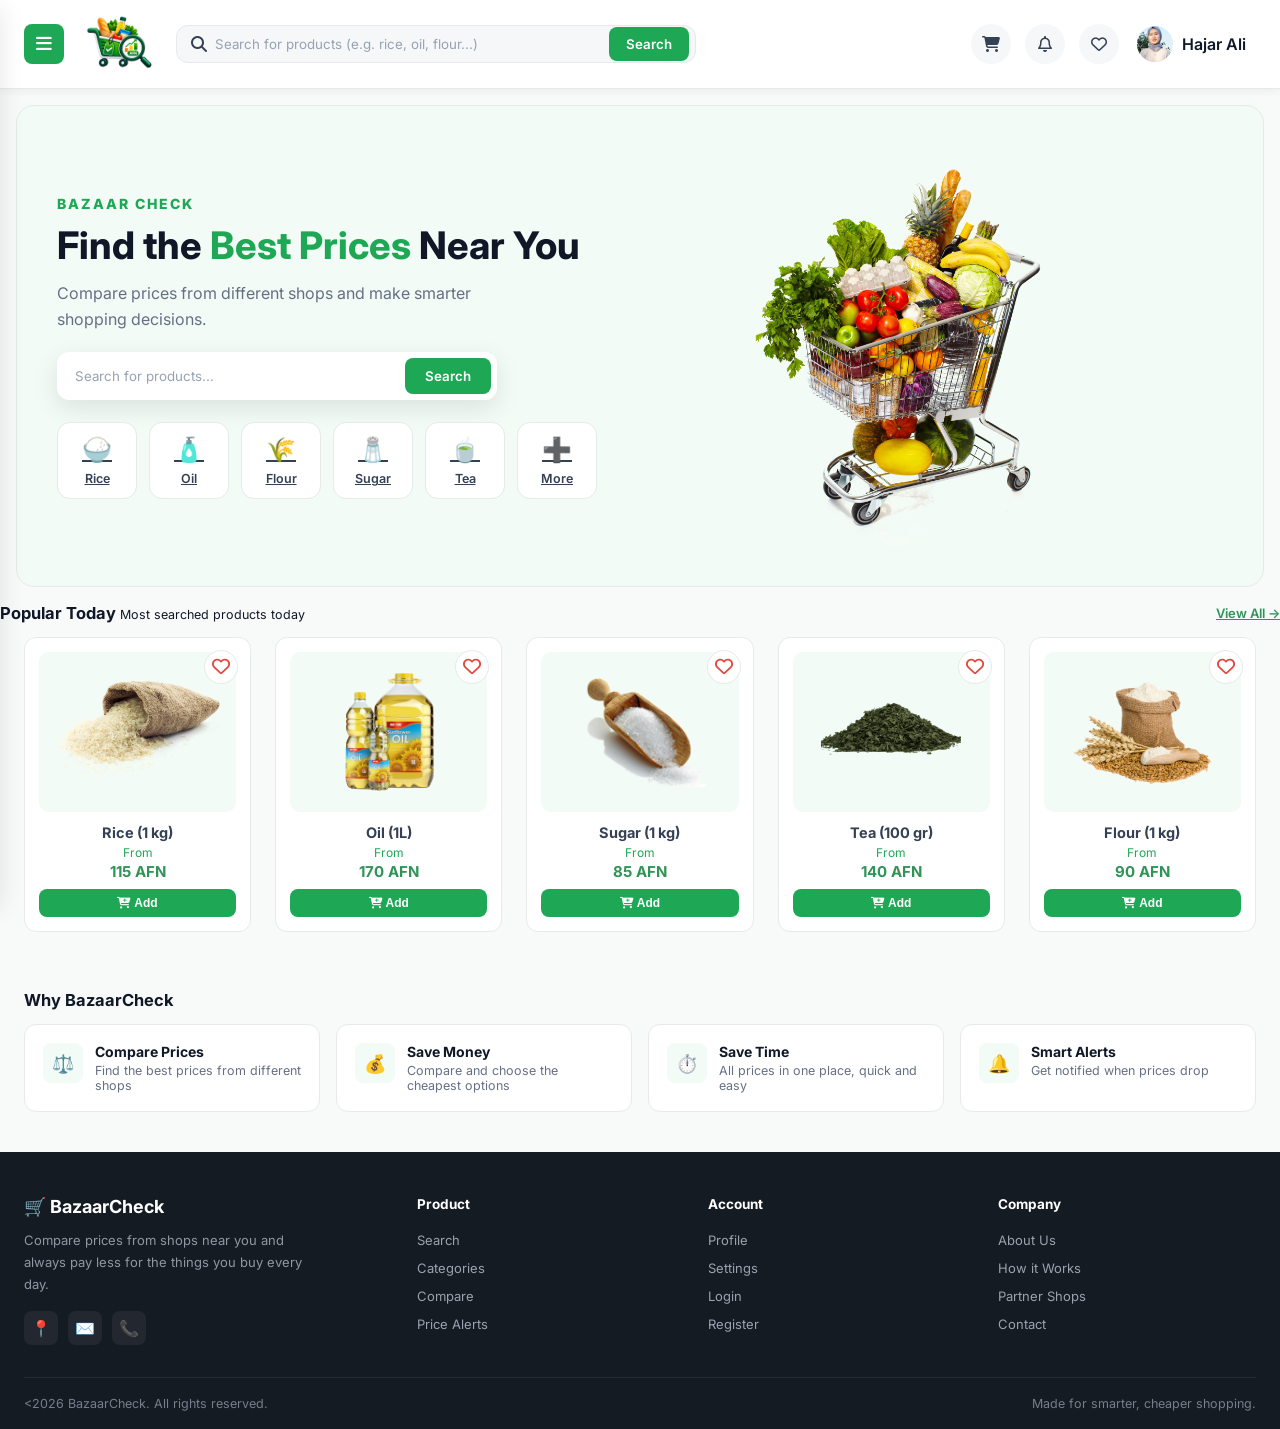
==== commit 357ee867: "Add Alerts page and update the Alerts buttons in every pages" ====
--- a/index.html
+++ b/index.html
@@ -45,10 +45,10 @@
     <i class="fa-solid fa-cart-shopping"></i>
     <span id="cartCount" class="cart-badge" style="display:none;">0</span>
 </a>
-        <a href="#" class="icon-btn">
-          <i class="fa-regular fa-bell"></i>
-          <span class="dot"></span>
-        </a>
+       <a href="alerts.html" class="icon-btn" style="position:relative;">
+    <i class="fa-regular fa-bell"></i>
+    <span id="alertCount" class="cart-badge" style="display:none;">0</span>
+</a>
 
              <a href="favorites.html" class="icon-btn" style="position:relative;">
     <i class="fa-regular fa-heart"></i>
--- a/index.css
+++ b/index.css
@@ -5,7 +5,7 @@
 :root {
   --primary: #1ea855;
   --primary-dark: #2f9456;
-  --primary-dark2:#041c0d;
+  --primary-dark2: #041c0d;
   --primary-light: #f2fbf5;
 
   --white: #ffffff;
@@ -416,9 +416,9 @@
 /* SIDEBAR NAVIGATION  */
 .sidebar {
   width: 290px;
-  height:100vh;
-  overflow-y:auto;
-  overflow-x:hidden;
+  height: 100vh;
+  overflow-y: auto;
+  overflow-x: hidden;
 }
 
 .sidebar nav {
@@ -627,36 +627,40 @@
   object-fit: contain;
 }
 
-  /* quick category chips */
-.chip-row{
-    display:flex;
-    gap:12px;
-    flex-wrap:wrap;
-    margin-top:22px;
-}
-.chip{
-  display:flex;
-  flex-direction:column;
-  align-items:center;
-  gap:7px;
-  background:#fff;
-  border:1px solid var(--border);
-  border-radius:13px;
-  padding:12px 18px;
-  min-width:80px;
-  font-size:12.5px;
-  font-weight:600;
-  color:var(--text);
-  transition:.15s transform,.15s border-color,.15s box-shadow;
-}
-.chip .emoji{font-size:24px;}
-.chip:hover{
-    border-color:var(--sidebar-active);
-    color:var(--primary-dark);
-    transform:translateY(-3px);
-    box-shadow:var(--shadow);
-}
-
+/* quick category chips */
+.chip-row {
+  display: flex;
+  gap: 12px;
+  flex-wrap: wrap;
+  margin-top: 22px;
+}
+.chip {
+  display: flex;
+  flex-direction: column;
+  align-items: center;
+  gap: 7px;
+  background: #fff;
+  border: 1px solid var(--border);
+  border-radius: 13px;
+  padding: 12px 18px;
+  min-width: 80px;
+  font-size: 12.5px;
+  font-weight: 600;
+  color: var(--text);
+  transition:
+    0.15s transform,
+    0.15s border-color,
+    0.15s box-shadow;
+}
+.chip .emoji {
+  font-size: 24px;
+}
+.chip:hover {
+  border-color: var(--sidebar-active);
+  color: var(--primary-dark);
+  transform: translateY(-3px);
+  box-shadow: var(--shadow);
+}
 
 /*     card      */
 .section-title {
@@ -668,10 +672,9 @@
 .section-title h3,
 .section-heading h3 {
   margin: 0;
-  font-weight:700;
+  font-weight: 700;
   font-size: 16.5px;
-  color:var(--black);
-  
+  color: var(--black);
 }
 .section-heading {
   display: flex;
@@ -699,1141 +702,1173 @@
 }
 
 /* ---------- Product card ---------- */
-.product-card{
-  background:#fff;
-  border:1px solid var(--border);
-  border-radius:var(--radius-md);
-  padding:14px;
-  position:relative;
-  transition:.18s box-shadow,.18s transform,.18s border-color;
-  text-decoration:none;
-}
-.product-card:hover{
-    box-shadow:var(--shadow-md);
-    transform:translateY(-4px);
-    border-color:var(--primary);
-}
-.product-card .thumb{
-  background:var(--primary-light);
-  border-radius:10px;
-  height:160px;
-  display:flex;
-  align-items:center;
-  justify-content:center;
-  font-size:44px;
-  margin-bottom:12px;
+.product-card {
+  background: #fff;
+  border: 1px solid var(--border);
+  border-radius: var(--radius-md);
+  padding: 14px;
+  position: relative;
+  transition:
+    0.18s box-shadow,
+    0.18s transform,
+    0.18s border-color;
+  text-decoration: none;
+}
+.product-card:hover {
+  box-shadow: var(--shadow-md);
+  transform: translateY(-4px);
+  border-color: var(--primary);
+}
+.product-card .thumb {
+  background: var(--primary-light);
+  border-radius: 10px;
+  height: 160px;
+  display: flex;
+  align-items: center;
+  justify-content: center;
+  font-size: 44px;
+  margin-bottom: 12px;
 }
 .product-card .thumb img {
-    width: 100%;
-    height: 100%;
-    object-fit: contain;
-    display: block;
-    padding: 10px;
-}
-.product-card .fav-btn{
-  position:absolute;
-  top:12px;
-  right:12px;
-  width:34px;
-  height:34px;
-  border-radius:50%;
-  background:#fff;
-  border:1px solid var(--border);
-  display:flex;
-  align-items:center;
-  justify-content:center;
-  color:var(--danger);
-  transition:.15s transform;
-  cursor:pointer;
-}
-.product-card .fav-btn:hover{
-    transform:scale(1.12);
+  width: 100%;
+  height: 100%;
+  object-fit: contain;
+  display: block;
+  padding: 10px;
+}
+.product-card .fav-btn {
+  position: absolute;
+  top: 12px;
+  right: 12px;
+  width: 34px;
+  height: 34px;
+  border-radius: 50%;
+  background: #fff;
+  border: 1px solid var(--border);
+  display: flex;
+  align-items: center;
+  justify-content: center;
+  color: var(--danger);
+  transition: 0.15s transform;
+  cursor: pointer;
+}
+.product-card .fav-btn:hover {
+  transform: scale(1.12);
 }
 .product-link {
-    text-decoration: none;
-    color: inherit;
-}
-.product-card h4{
-    margin:0 0 4px;
-    font-size:14.5px;
-    text-align:center;
-}
-.product-card .from{
-    font-size:12px;
-    color:var(--primary);
-    margin:0 0 2px;
-    text-align:center;
-}
-.product-card .price{
-    margin:0;
-    font-weight:700;
-    color:var(--primary-dark);
-    font-size:15px;
-    text-align:center;
+  text-decoration: none;
+  color: inherit;
+}
+.product-card h4 {
+  margin: 0 0 4px;
+  font-size: 14.5px;
+  text-align: center;
+}
+.product-card .from {
+  font-size: 12px;
+  color: var(--primary);
+  margin: 0 0 2px;
+  text-align: center;
+}
+.product-card .price {
+  margin: 0;
+  font-weight: 700;
+  color: var(--primary-dark);
+  font-size: 15px;
+  text-align: center;
 }
 .simple-heart {
   font-size: 18px;
   color: var(--danger);
 }
 .filled-heart {
-    width: 28px;
-    height: 28px;
-    object-fit: contain;
+  width: 28px;
+  height: 28px;
+  object-fit: contain;
 }
 
 /*        SECTION: WHY BAZAARCHECK     */
 
-
-.why-section{
-  padding:30px 24px 0;
-  max-width:1300px;
-  margin:0 auto;
-}
-
-.feature-strip{
-  display:grid;
-  grid-template-columns:repeat(4, 1fr);
-  gap:16px;
-}
-
-.feature-item{
-  background:var(--surface);
-  border:1px solid var(--border);
-  border-radius:var(--radius-md);
-  padding:18px;
-  display:flex;
-  gap:12px;
-  align-items:flex-start;
-  transition:var(--transition);
-}
-
-.feature-item:hover{
-  box-shadow:var(--shadow-md);
-  transform:translateY(-3px);
-}
-
-.fi-icon{
-  width:40px;
-  height:40px;
-  border-radius:var(--radius-sm);
-  background:var(--primary-light);
-  display:flex;
-  align-items:center;
-  justify-content:center;
-  font-size:18px;
-  flex-shrink:0;
-}
-
-.feature-item h5{
-  margin:0 0 3px;
-  font-size:14px;
-  color:var(--black);
-}
-
-.feature-item p{
-  margin:0;
-  font-size:12.5px;
-  color:var(--text-light);
-}
-
+.why-section {
+  padding: 30px 24px 0;
+  max-width: 1300px;
+  margin: 0 auto;
+}
+
+.feature-strip {
+  display: grid;
+  grid-template-columns: repeat(4, 1fr);
+  gap: 16px;
+}
+
+.feature-item {
+  background: var(--surface);
+  border: 1px solid var(--border);
+  border-radius: var(--radius-md);
+  padding: 18px;
+  display: flex;
+  gap: 12px;
+  align-items: flex-start;
+  transition: var(--transition);
+}
+
+.feature-item:hover {
+  box-shadow: var(--shadow-md);
+  transform: translateY(-3px);
+}
+
+.fi-icon {
+  width: 40px;
+  height: 40px;
+  border-radius: var(--radius-sm);
+  background: var(--primary-light);
+  display: flex;
+  align-items: center;
+  justify-content: center;
+  font-size: 18px;
+  flex-shrink: 0;
+}
+
+.feature-item h5 {
+  margin: 0 0 3px;
+  font-size: 14px;
+  color: var(--black);
+}
+
+.feature-item p {
+  margin: 0;
+  font-size: 12.5px;
+  color: var(--text-light);
+}
 
 /*    SECTION: FOOTER  */
 
-.site-footer{
-  margin-top:40px;
-  background:#151b23;
-  color:#a9b1bd;
-  padding:44px 24px 0;
-}
-
-.foot-top{
-  max-width:1300px;
-  margin:0 auto;
-  display:grid;
-  grid-template-columns:1.4fr 1fr 1fr 1fr;
-  gap:32px;
-  padding-bottom:32px;
-  border-bottom:1px solid rgba(255,255,255,0.08);
-}
-
-.foot-brand .logo{
-  color:var(--white);
-  font-size:18px;
-  font-weight:700;
-  margin-bottom:12px;
-}
-
-.foot-brand p{
-  font-size:13px;
-  line-height:1.7;
-  max-width:280px;
-  margin:0 0 16px;
-  color:#8f97a3;
-}
-
-.foot-social{
-  display:flex;
-  gap:10px;
-}
-
-.foot-social a{
-  width:34px;
-  height:34px;
-  border-radius:var(--radius-sm);
-  background:rgba(255,255,255,0.06);
-  display:flex;
-  align-items:center;
-  justify-content:center;
-  text-decoration:none;
-  color:#c3c9d1;
-  transition:var(--transition);
-}
-
-.foot-social a:hover{
-  background:var(--primary);
-  color:var(--white);
-}
-
-.foot-col h5{
-  color:var(--white);
-  font-size:13.5px;
-  margin:0 0 14px;
-}
-
-.foot-col a{
-  display:block;
-  font-size:13px;
-  color:#9aa2ae;
-  padding:6px 0;
-  text-decoration:none;
-  transition:var(--transition);
-}
-
-.foot-col a:hover{
-  color:var(--primary);
-}
-
-.foot-bottom{
-  max-width:1300px;
-  margin:0 auto;
-  padding:18px 0;
-  display:flex;
-  justify-content:space-between;
-  flex-wrap:wrap;
-  gap:8px;
-  font-size:12.5px;
-  color:#767e8a;
-}
-.search-layout{
-  display:grid;
-  grid-template-columns:230px 1fr;  
-  gap:20px;
-  align-items:start;   
-}
-.page{
-  max-width:1300px;
-  margin:0 auto;
-  padding:26px 24px;
-}
-
-.page-head{
-  margin-bottom:20px;
-}
-.page-head h1{
-  font-size:23px;
-  margin-bottom:5px;
-  color:var(--black);
-}
-.page-head p{
-  color:var(--text-light);
-  font-size:14px;
-}
-.filters{
-  background:#fff;
-  border:1px solid #e6eae8;
-  border-radius:14px;
-  padding:18px;
-}
-.filters h4{
-  margin:0 0 12px;
-  font-size:13.5px;
-  color:#1e2530;
-}
-.filters hr{
-  border:none;
-  border-top:1px solid #e6eae8;
-  margin:14px 0;
-}
-.filter-item{
-  display:block;
-  padding:9px 10px;
-  border-radius:8px;
-  font-size:13.5px;
-  color:#333c48;
-  font-weight:500;
-  text-decoration:none;
-}
-.filter-item:hover{
-  background:#f5f7f9;
-}
-.filter-item.active{
-  background:#e6f7ec;
-  color:#178a4c;
-  font-weight:700;
-}
-.filter-toggle{
-  display:none;   /* only shows on mobile via the media query below */
-  background:#f5f7f9;
-  border:1px solid #e6eae8;
-  border-radius:8px;
-  padding:9px 14px;
-  font-size:13px;
-  font-weight:600;
-  margin-bottom:14px;
-  cursor:pointer;
-}
-.search-layout{
-  display:grid;
-  grid-template-columns:230px 1fr;
-  gap:20px;
-  align-items:start;
-}
-.filters{
-  background:var(--surface);
-  border:1px solid var(--border);
-  border-radius:var(--radius-md);
-  padding:18px;
-}
-.filter-item{
-  display:block;
-  padding:9px 10px;
-  border-radius:var(--radius-sm);
-  font-size:13.5px;
-  color:var(--text);
-  font-weight:500;
-  text-decoration:none;
-}
-.filter-item:hover{ background:var(--surface-soft); }
-.filter-item.active{
-  background:var(--primary-light);
-  color:var(--primary-dark);
-  font-weight:700;
-}
-.toolbar{
-  display:flex;
-  justify-content:space-between;
-  align-items:center;
-  flex-wrap:wrap;
-  gap:12px;
-  margin-bottom:16px;
-}
-.toolbar-left{ display:flex; gap:10px; }
-.select-box{
-  border:1px solid var(--border);
-  border-radius:var(--radius-sm);
-  padding:9px 12px;
-  font-size:13px;
-  background:var(--surface);
-}
-.filter-toggle{
-  display:none;
-  background:var(--surface-soft);
-  border:1px solid var(--border);
-  border-radius:var(--radius-sm);
-  padding:9px 14px;
-  font-size:13px;
-  font-weight:600;
-  cursor:pointer;
-}
-.table-card{
-  background:var(--surface);
-  border:1px solid var(--border);
-  border-radius:var(--radius-md);
-  overflow-x:auto;
-}
-.price-table{ width:100%; border-collapse:collapse; font-size:13.5px; }
-.price-table th{
-  text-align:left;
-  background:var(--surface-soft);
-  color:var(--text-light);
-  font-size:12px;
-  text-transform:uppercase;
-  padding:12px 16px;
-  border-bottom:1px solid var(--border);
-}
-.price-table td{
-  padding:13px 16px;
-  border-bottom:1px solid var(--border);
-}
-.price-table tr:last-child td{ border-bottom:none; }
-.shop-cell{ display:flex; align-items:center; gap:10px; font-weight:600; }
-.shop-avatar{
-  width:32px; height:32px; border-radius:var(--radius-sm);
-  background:var(--surface-soft); display:flex; align-items:center; justify-content:center;
-}
-.price-cell{ font-weight:700; color:var(--primary-dark); }
-.lowest-tag{
-  background:var(--primary-light); color:var(--primary-dark); font-size:10.5px; font-weight:700;
-  padding:2px 7px; border-radius:6px; margin-left:6px;.sidebar::-webkit-scrollbar {
-  width: 6px;
-}
-
-.sidebar::-webkit-scrollbar-track {
-  background: transparent;
-}
-
-.sidebar::-webkit-scrollbar-thumb {
-  background: #888;
-  border-radius: 10px;
-}
-
-.sidebar::-webkit-scrollbar-thumb:hover {
-  background: #666;
-}
-}
-.btn-view{
-  display:inline-block; background:var(--primary); color:var(--white); text-decoration:none;
-  font-size:12.5px; font-weight:600; padding:7px 14px; border-radius:var(--radius-sm);
-}
-.stat-row{ display:grid; grid-template-columns:repeat(3,1fr); gap:14px; margin-top:16px; }
-.stat-box{ background:var(--primary-light); border:1px solid var(--border); border-radius:var(--radius-md); padding:14px 16px; }
-.stat-label{ font-size:12px; color:var(--text-light); margin-bottom:4px; }
-.stat-value{ font-size:18px; font-weight:700; color:var(--primary-dark); }
-.stat-value span{ font-size:12px; font-weight:500; color:var(--text-light); }
-
-.crumbs{
-    font-size:12.5px;
-    color:var(--text-light);
-    margin-bottom:14px;
-}
-.crumbs a{
-    color:var(--text-light);
-    text-decoration:none;
-}
-.crumbs a:hover{
-    color:var(--primary-dark);
-}
-.crumbs span{
-    margin:0 4px;
-}
-.crumbs .current{
-    color:var(--black);
-    font-weight:600;
-}
-.product-layout{
-    display:grid;
-    grid-template-columns:320px 1fr;
-    gap:22px;
-    align-items:start;
+.site-footer {
+  margin-top: 40px;
+  background: #151b23;
+  color: #a9b1bd;
+  padding: 44px 24px 0;
+}
+
+.foot-top {
+  max-width: 1300px;
+  margin: 0 auto;
+  display: grid;
+  grid-template-columns: 1.4fr 1fr 1fr 1fr;
+  gap: 32px;
+  padding-bottom: 32px;
+  border-bottom: 1px solid rgba(255, 255, 255, 0.08);
+}
+
+.foot-brand .logo {
+  color: var(--white);
+  font-size: 18px;
+  font-weight: 700;
+  margin-bottom: 12px;
+}
+
+.foot-brand p {
+  font-size: 13px;
+  line-height: 1.7;
+  max-width: 280px;
+  margin: 0 0 16px;
+  color: #8f97a3;
+}
+
+.foot-social {
+  display: flex;
+  gap: 10px;
+}
+
+.foot-social a {
+  width: 34px;
+  height: 34px;
+  border-radius: var(--radius-sm);
+  background: rgba(255, 255, 255, 0.06);
+  display: flex;
+  align-items: center;
+  justify-content: center;
+  text-decoration: none;
+  color: #c3c9d1;
+  transition: var(--transition);
+}
+
+.foot-social a:hover {
+  background: var(--primary);
+  color: var(--white);
+}
+
+.foot-col h5 {
+  color: var(--white);
+  font-size: 13.5px;
+  margin: 0 0 14px;
+}
+
+.foot-col a {
+  display: block;
+  font-size: 13px;
+  color: #9aa2ae;
+  padding: 6px 0;
+  text-decoration: none;
+  transition: var(--transition);
+}
+
+.foot-col a:hover {
+  color: var(--primary);
+}
+
+.foot-bottom {
+  max-width: 1300px;
+  margin: 0 auto;
+  padding: 18px 0;
+  display: flex;
+  justify-content: space-between;
+  flex-wrap: wrap;
+  gap: 8px;
+  font-size: 12.5px;
+  color: #767e8a;
+}
+
+.page {
+  max-width: 1300px;
+  margin: 0 auto;
+  padding: 26px 24px;
+}
+
+.page-head {
+  margin-bottom: 20px;
+}
+.page-head h1 {
+  font-size: 23px;
+  margin-bottom: 5px;
+  color: var(--black);
+}
+.page-head p {
+  color: var(--text-light);
+  font-size: 14px;
+}
+.filters h4 {
+  margin: 0 0 12px;
+  font-size: 13.5px;
+  color: #1e2530;
+}
+.filters hr {
+  border: none;
+  border-top: 1px solid #e6eae8;
+  margin: 14px 0;
+}
+
+.filter-toggle {
+  display: none;
+  background: #f5f7f9;
+  border: 1px solid #e6eae8;
+  border-radius: 8px;
+  padding: 9px 14px;
+  font-size: 13px;
+  font-weight: 600;
+  margin-bottom: 14px;
+  cursor: pointer;
+}
+.search-layout {
+  display: grid;
+  grid-template-columns: 230px 1fr;
+  gap: 20px;
+  align-items: start;
+}
+.filters {
+  background: var(--surface);
+  border: 1px solid var(--border);
+  border-radius: var(--radius-md);
+  padding: 18px;
+}
+.filter-item {
+  display: block;
+  padding: 9px 10px;
+  border-radius: var(--radius-sm);
+  font-size: 13.5px;
+  color: var(--text);
+  font-weight: 500;
+  text-decoration: none;
+}
+.filter-item:hover {
+  background: var(--surface-soft);
+}
+.filter-item.active {
+  background: var(--primary-light);
+  color: var(--primary-dark);
+  font-weight: 700;
+}
+.toolbar {
+  display: flex;
+  justify-content: space-between;
+  align-items: center;
+  flex-wrap: wrap;
+  gap: 12px;
+  margin-bottom: 16px;
+}
+.toolbar-left {
+  display: flex;
+  gap: 10px;
+}
+.select-box {
+  border: 1px solid var(--border);
+  border-radius: var(--radius-sm);
+  padding: 9px 12px;
+  font-size: 13px;
+  background: var(--surface);
+}
+.filter-toggle {
+  display: none;
+  background: var(--surface-soft);
+  border: 1px solid var(--border);
+  border-radius: var(--radius-sm);
+  padding: 9px 14px;
+  font-size: 13px;
+  font-weight: 600;
+  cursor: pointer;
+}
+.table-card {
+  background: var(--surface);
+  border: 1px solid var(--border);
+  border-radius: var(--radius-md);
+  overflow-x: auto;
+}
+.price-table {
+  width: 100%;
+  border-collapse: collapse;
+  font-size: 13.5px;
+}
+.price-table th {
+  text-align: left;
+  background: var(--surface-soft);
+  color: var(--text-light);
+  font-size: 12px;
+  text-transform: uppercase;
+  padding: 12px 16px;
+  border-bottom: 1px solid var(--border);
+}
+.price-table td {
+  padding: 13px 16px;
+  border-bottom: 1px solid var(--border);
+}
+.price-table tr:last-child td {
+  border-bottom: none;
+}
+.shop-cell {
+  display: flex;
+  align-items: center;
+  gap: 10px;
+  font-weight: 600;
+}
+.shop-avatar {
+  width: 32px;
+  height: 32px;
+  border-radius: var(--radius-sm);
+  background: var(--surface-soft);
+  display: flex;
+  align-items: center;
+  justify-content: center;
+}
+.price-cell {
+  font-weight: 700;
+  color: var(--primary-dark);
+}
+.lowest-tag {
+  background: var(--primary-light);
+  color: var(--primary-dark);
+  font-size: 10.5px;
+  font-weight: 700;
+  padding: 2px 7px;
+  border-radius: 6px;
+  margin-left: 6px;
+  .sidebar::-webkit-scrollbar {
+    width: 6px;
+  }
+
+  .sidebar::-webkit-scrollbar-track {
+    background: transparent;
+  }
+
+  .sidebar::-webkit-scrollbar-thumb {
+    background: #888;
+    border-radius: 10px;
+  }
+
+  .sidebar::-webkit-scrollbar-thumb:hover {
+    background: #666;
+  }
+}
+.btn-view {
+  display: inline-block;
+  background: var(--primary);
+  color: var(--white);
+  text-decoration: none;
+  font-size: 12.5px;
+  font-weight: 600;
+  padding: 7px 14px;
+  border-radius: var(--radius-sm);
+}
+.stat-row {
+  display: grid;
+  grid-template-columns: repeat(3, 1fr);
+  gap: 14px;
+  margin-top: 16px;
+}
+.stat-box {
+  background: var(--primary-light);
+  border: 1px solid var(--border);
+  border-radius: var(--radius-md);
+  padding: 14px 16px;
+}
+.stat-label {
+  font-size: 12px;
+  color: var(--text-light);
+  margin-bottom: 4px;
+}
+.stat-value {
+  font-size: 18px;
+  font-weight: 700;
+  color: var(--primary-dark);
+}
+.stat-value span {
+  font-size: 12px;
+  font-weight: 500;
+  color: var(--text-light);
+}
+
+.crumbs {
+  font-size: 12.5px;
+  color: var(--text-light);
+  margin-bottom: 14px;
+}
+.crumbs a {
+  color: var(--text-light);
+  text-decoration: none;
+}
+.crumbs a:hover {
+  color: var(--primary-dark);
+}
+.crumbs span {
+  margin: 0 4px;
+}
+.crumbs .current {
+  color: var(--black);
+  font-weight: 600;
+}
+.product-layout {
+  display: grid;
+  grid-template-columns: 320px 1fr;
+  gap: 22px;
+  align-items: start;
 }
 
 /* Product summary */
-.product-summary{
-    background:var(--surface);
-    border:1px solid var(--border);
-    border-radius:var(--radius-md);
-    padding:20px;
-    text-align:center;
-}
-.summary-thumb{
-    background:var(--surface-soft);
-    border-radius:var(--radius-sm);
-    height:190px;
-    display:flex;
-    align-items:center;
-    justify-content:center;
-    margin-bottom:14px;
-}
-.summary-thumb img{
-    max-width:90px;
-    max-height:90px;
-    object-fit:contain;
-}
-.product-summary h2{
-    margin:0 0 6px;
-    font-size:19px;
-    color:var(--black);
-}
-.summary-rating{
-    font-size:13px;
-    color:var(--black);
-    margin-bottom:12px;
-}
-.summary-label{
-    font-size:13px;
-    color:var(--text-light);
-    margin:10px 0 4px;
-}
-.summary-price{
-    font-weight:800;
-    font-size:18px;
-    color:var(--primary-dark);
-    margin:0 0 16px;
-}
-.btn-outline-full{
-    width:100%;
-    background:var(--surface);
-    color:var(--primary-dark);
-    border:1.5px solid var(--primary);
-    border-radius:var(--radius-sm);
-    padding:11px;
-    font-weight:600;
-    font-size:14px;
-    cursor:pointer;
-    margin-bottom:10px;
-    transition:var(--transition);
-}
-.btn-outline-full:hover{
-    background:var(--primary-light);
-}
-.btn-outline-full.is-favorited{
-    background:var(--primary);
-    color:var(--white);
-    border-color:var(--primary);
-}
-.btn-ghost-full{
-    width:100%;
-    background:var(--surface-soft);
-    color:var(--text);
-    border:1px solid var(--border);
-    border-radius:var(--radius-sm);
-    padding:11px;
-    font-weight:600;
-    font-size:14px;
-    cursor:pointer;
-    transition:var(--transition);
-}
-.btn-ghost-full:hover{
-    background:var(--border);
+.product-summary {
+  background: var(--surface);
+  border: 1px solid var(--border);
+  border-radius: var(--radius-md);
+  padding: 20px;
+  text-align: center;
+}
+.summary-thumb {
+  background: var(--surface-soft);
+  border-radius: var(--radius-sm);
+  height: 190px;
+  display: flex;
+  align-items: center;
+  justify-content: center;
+  margin-bottom: 14px;
+}
+.summary-thumb img {
+  max-width: 90px;
+  max-height: 90px;
+  object-fit: contain;
+}
+.product-summary h2 {
+  margin: 0 0 6px;
+  font-size: 19px;
+  color: var(--black);
+}
+.summary-rating {
+  font-size: 13px;
+  color: var(--black);
+  margin-bottom: 12px;
+}
+.summary-label {
+  font-size: 13px;
+  color: var(--text-light);
+  margin: 10px 0 4px;
+}
+.summary-price {
+  font-weight: 800;
+  font-size: 18px;
+  color: var(--primary-dark);
+  margin: 0 0 16px;
+}
+.btn-outline-full {
+  width: 100%;
+  background: var(--surface);
+  color: var(--primary-dark);
+  border: 1.5px solid var(--primary);
+  border-radius: var(--radius-sm);
+  padding: 11px;
+  font-weight: 600;
+  font-size: 14px;
+  cursor: pointer;
+  margin-bottom: 10px;
+  transition: var(--transition);
+}
+.btn-outline-full:hover {
+  background: var(--primary-light);
+}
+.btn-outline-full.is-favorited {
+  background: var(--primary);
+  color: var(--white);
+  border-color: var(--primary);
+}
+.btn-ghost-full {
+  width: 100%;
+  background: var(--surface-soft);
+  color: var(--text);
+  border: 1px solid var(--border);
+  border-radius: var(--radius-sm);
+  padding: 11px;
+  font-weight: 600;
+  font-size: 14px;
+  cursor: pointer;
+  transition: var(--transition);
+}
+.btn-ghost-full:hover {
+  background: var(--border);
 }
 
 /* Product details  */
-.history-preview{
-    background:var(--surface);
-    border:1px solid var(--border);
-    border-radius:var(--radius-md);
-    padding:18px;
-}
-.history-preview p{
-    margin:0;
-    font-size:13px;
-    color:var(--text-light);
-    line-height:1.6;
-}
-.history-preview a{
-    color:var(--primary-dark);
-    font-weight:600;
-    text-decoration:none;
+.history-preview {
+  background: var(--surface);
+  border: 1px solid var(--border);
+  border-radius: var(--radius-md);
+  padding: 18px;
+}
+.history-preview p {
+  margin: 0;
+  font-size: 13px;
+  color: var(--text-light);
+  line-height: 1.6;
+}
+.history-preview a {
+  color: var(--primary-dark);
+  font-weight: 600;
+  text-decoration: none;
 }
 /*  shops page cards    */
-.shop-card{
-    display:block;
-    background:var(--surface);
-    border:1px solid var(--border);
-    border-radius:var(--radius-md);
-    padding:16px;
-    text-decoration:none;
-    color:var(--text);
-    transition:var(--transition);
-}
-.shop-card:hover{
-    box-shadow:var(--shadow-md);
-    transform:translateY(-3px);
-    border-color:var(--primary-light);
+.shop-card {
+  display: block;
+  background: var(--surface);
+  border: 1px solid var(--border);
+  border-radius: var(--radius-md);
+  padding: 16px;
+  text-decoration: none;
+  color: var(--text);
+  transition: var(--transition);
+}
+.shop-card:hover {
+  box-shadow: var(--shadow-md);
+  transform: translateY(-3px);
+  border-color: var(--primary-light);
 }
 .shop-card-thumb {
-    background: var(--surface-soft);
-    border-radius: var(--radius-sm);
-    height: 160px;              /* make the image area taller */
-    overflow: hidden;           /* keep image inside rounded corners */
-    margin-bottom: 12px;
+  background: var(--surface-soft);
+  border-radius: var(--radius-sm);
+  height: 160px; /* make the image area taller */
+  overflow: hidden; /* keep image inside rounded corners */
+  margin-bottom: 12px;
 }
 
 .shop-card-thumb img {
-    width: 100%;
-    height: 100%;
-    object-fit: cover;          
-    display: block;
+  width: 100%;
+  height: 100%;
+  object-fit: cover;
+  display: block;
 }
 #shopImage {
-    width: 100%;
-    height: 450px;
-    object-fit: cover;
-    object-position: center;
-    border-radius: 12px;
-    display: block;
-}
-.shop-card h4{
-    margin:0 0 4px;
-    font-size:14.5px;
-    color:var(--black);
-}
-.shop-card-location{
-    font-size:12.5px;
-    color:var(--text-light);
-    margin:0 0 10px;
-}
-.shop-card-meta{
-    display:flex;
-    justify-content:space-between;
-    font-size:12.5px;
-    margin-bottom:6px;
-}
-.shop-card-rating{
-    font-weight:700;
-    color:var(--black);
-}
-.shop-card-distance{
-    color:var(--text-light);
-}
-.shop-card-count{
-    font-size:12px;
-    color:var(--text-light);
-    margin:0;
-    padding-top:6px;
-    border-top:1px solid var(--border);
-}
-.shops-grid{
-    display:grid;
-    grid-template-columns:repeat(3, 1fr);
-    gap:16px;
+  width: 100%;
+  height: 450px;
+  object-fit: cover;
+  object-position: center;
+  border-radius: 12px;
+  display: block;
+}
+.shop-card h4 {
+  margin: 0 0 4px;
+  font-size: 14.5px;
+  color: var(--black);
+}
+.shop-card-location {
+  font-size: 12.5px;
+  color: var(--text-light);
+  margin: 0 0 10px;
+}
+.shop-card-meta {
+  display: flex;
+  justify-content: space-between;
+  font-size: 12.5px;
+  margin-bottom: 6px;
+}
+.shop-card-rating {
+  font-weight: 700;
+  color: var(--black);
+}
+.shop-card-distance {
+  color: var(--text-light);
+}
+.shop-card-count {
+  font-size: 12px;
+  color: var(--text-light);
+  margin: 0;
+  padding-top: 6px;
+  border-top: 1px solid var(--border);
+}
+.shops-grid {
+  display: grid;
+  grid-template-columns: repeat(3, 1fr);
+  gap: 16px;
 }
 
 /* shop css */
-.shop-header{
-    background:var(--surface);
-    border:1px solid var(--border);
-    border-radius:var(--radius-lg);
-    padding:24px;
-    display:flex;
-    align-items:center;
-    gap:20px;
-    flex-wrap:wrap;
-    margin-bottom:20px;
-}
-.shop-header-thumb{
-    width:100px;
-    height:90px;
-    background:var(--surface-soft);
-    border-radius:var(--radius-md);
-    display:flex;
-    align-items:center;
-    justify-content:center;
-    flex-shrink:0;
-}
-.shop-header-thumb img{
-    max-width:50px;
-    max-height:50px;
-    object-fit:contain;
-}
-.shop-header-info{
-    flex:1;
-    min-width:220px;
-}
-.shop-header-info h2{
-    margin:0 0 6px;
-    font-size:20px;
-    color:var(--black);
-}
-.shop-header-meta{
-    display:flex;
-    gap:14px;
-    flex-wrap:wrap;
-    font-size:13px;
-    color:var(--text-light);
-}
-
-.shop-layout{
-    display:grid;
-    grid-template-columns:1fr 1.6fr;
-    gap:20px;
-    align-items:start;
-}
-.shop-about-card{
-    background:var(--surface);
-    border:1px solid var(--border);
-    border-radius:var(--radius-md);
-    padding:20px;
-}
-.shop-about-text{
-    font-size:13.5px;
-    color:var(--text-light);
-    line-height:1.6;
-    margin:4px 0;
-}
-.shop-about-card hr{
-    border:none;
-    border-top:1px solid var(--border);
-    margin:16px 0;
-}
-
-.empty-state{
-    text-align:center;
-    padding:50px 20px;
-    color:var(--text-light);
-}
-.empty-state h3{
-    color:var(--black);
-    margin-bottom:6px;
+.shop-header {
+  background: var(--surface);
+  border: 1px solid var(--border);
+  border-radius: var(--radius-lg);
+  padding: 24px;
+  display: flex;
+  align-items: center;
+  gap: 20px;
+  flex-wrap: wrap;
+  margin-bottom: 20px;
+}
+.shop-header-thumb {
+  width: 100px;
+  height: 90px;
+  background: var(--surface-soft);
+  border-radius: var(--radius-md);
+  display: flex;
+  align-items: center;
+  justify-content: center;
+  flex-shrink: 0;
+}
+.shop-header-thumb img {
+  max-width: 50px;
+  max-height: 50px;
+  object-fit: contain;
+}
+.shop-header-info {
+  flex: 1;
+  min-width: 220px;
+}
+.shop-header-info h2 {
+  margin: 0 0 6px;
+  font-size: 20px;
+  color: var(--black);
+}
+.shop-header-meta {
+  display: flex;
+  gap: 14px;
+  flex-wrap: wrap;
+  font-size: 13px;
+  color: var(--text-light);
+}
+
+.shop-layout {
+  display: grid;
+  grid-template-columns: 1fr 1.6fr;
+  gap: 20px;
+  align-items: start;
+}
+.shop-about-card {
+  background: var(--surface);
+  border: 1px solid var(--border);
+  border-radius: var(--radius-md);
+  padding: 20px;
+}
+.shop-about-text {
+  font-size: 13.5px;
+  color: var(--text-light);
+  line-height: 1.6;
+  margin: 4px 0;
+}
+.shop-about-card hr {
+  border: none;
+  border-top: 1px solid var(--border);
+  margin: 16px 0;
+}
+
+.empty-state {
+  text-align: center;
+  padding: 50px 20px;
+  color: var(--text-light);
+}
+.empty-state h3 {
+  color: var(--black);
+  margin-bottom: 6px;
 }
 /*   Categories Css codes   */
 
 /* ================================
    CATEGORIES PAGE
 ================================ */
-.categories-banner{
-    background:var(--primary-light);
-    border:1px solid var(--border);
-    border-radius:var(--radius-md);
-    padding:14px 18px;
-    font-size:13.5px;
-    color:var(--text);
-    margin-bottom:22px;
-}
-.categories-banner strong{
-    color:var(--primary-dark);
-}
-
-.categories-grid{
-    display:grid;
-    grid-template-columns:repeat(4, 1fr);
-    gap:18px;
-}
-
-.category-card{
-    display:block;
-    background:var(--surface);
-    border:1px solid var(--border);
-    border-radius:var(--radius-md);
-    padding:26px 16px;
-    text-align:center;
-    text-decoration:none;
-    color:var(--text);
-    transition:var(--transition);
-}
-.category-card:hover{
-    box-shadow:var(--shadow-md);
-    transform:translateY(-4px);
-    border-color:var(--primary-light);
-}
-
-.category-card-thumb{
-    width:58px;
-    height:58px;
-    border-radius:50%;
-    display:flex;
-    align-items:center;
-    justify-content:center;
-    font-size:26px;
-    margin:0 auto 14px;
-    transition:var(--transition);
-}
-.category-card:hover .category-card-thumb{
-    transform:scale(1.08);
-}
-
-.category-card h4{
-    margin:0 0 4px;
-    font-size:14.5px;
-    color:var(--black);
-}
-.category-card-count{
-    font-size:12px;
-    color:var(--text-light);
-    margin:0;
+.categories-banner {
+  background: var(--primary-light);
+  border: 1px solid var(--border);
+  border-radius: var(--radius-md);
+  padding: 14px 18px;
+  font-size: 13.5px;
+  color: var(--text);
+  margin-bottom: 22px;
+}
+.categories-banner strong {
+  color: var(--primary-dark);
+}
+
+.categories-grid {
+  display: grid;
+  grid-template-columns: repeat(4, 1fr);
+  gap: 18px;
+}
+
+.category-card {
+  display: block;
+  background: var(--surface);
+  border: 1px solid var(--border);
+  border-radius: var(--radius-md);
+  padding: 26px 16px;
+  text-align: center;
+  text-decoration: none;
+  color: var(--text);
+  transition: var(--transition);
+}
+.category-card:hover {
+  box-shadow: var(--shadow-md);
+  transform: translateY(-4px);
+  border-color: var(--primary-light);
+}
+
+.category-card-thumb {
+  width: 58px;
+  height: 58px;
+  border-radius: 50%;
+  display: flex;
+  align-items: center;
+  justify-content: center;
+  font-size: 26px;
+  margin: 0 auto 14px;
+  transition: var(--transition);
+}
+.category-card:hover .category-card-thumb {
+  transform: scale(1.08);
+}
+
+.category-card h4 {
+  margin: 0 0 4px;
+  font-size: 14.5px;
+  color: var(--black);
+}
+.category-card-count {
+  font-size: 12px;
+  color: var(--text-light);
+  margin: 0;
 }
 
 /* Featured tile (Food) */
-.category-card.featured{
-    background:linear-gradient(135deg, var(--primary), var(--primary-dark));
-    border-color:transparent;
+.category-card.featured {
+  background: linear-gradient(135deg, var(--primary), var(--primary-dark));
+  border-color: transparent;
 }
 .category-card.featured h4,
-.category-card.featured .category-card-count{
-    color:var(--white);
+.category-card.featured .category-card-count {
+  color: var(--white);
 }
 
 /* Add to cart button*/
-.cart-badge{
-    position:absolute;
-    top:-4px;
-    right:-4px;
-    background:var(--danger);
-    color:var(--white);
-    font-size:10px;
-    font-weight:700;
-    min-width:16px;
-    height:16px;
-    border-radius:50%;
-    display:flex;
-    align-items:center;
-    justify-content:center;
-    padding:0 3px;
-}
-
-.add-cart-btn{
-    width:100%;
-    margin-top:8px;
-    background:var(--primary);
-    color:var(--white);
-    border:none;
-    border-radius:var(--radius-sm);
-    padding:7px;
-    font-size:12px;
-    font-weight:600;
-    cursor:pointer;
-    transition:var(--transition);
-}
-.add-cart-btn:hover{
-    background:var(--primary-dark);
+.cart-badge {
+  position: absolute;
+  top: -4px;
+  right: -4px;
+  background: var(--danger);
+  color: var(--white);
+  font-size: 10px;
+  font-weight: 700;
+  min-width: 16px;
+  height: 16px;
+  border-radius: 50%;
+  display: flex;
+  align-items: center;
+  justify-content: center;
+  padding: 0 3px;
+}
+
+.add-cart-btn {
+  width: 100%;
+  margin-top: 8px;
+  background: var(--primary);
+  color: var(--white);
+  border: none;
+  border-radius: var(--radius-sm);
+  padding: 7px;
+  font-size: 12px;
+  font-weight: 600;
+  cursor: pointer;
+  transition: var(--transition);
+}
+.add-cart-btn:hover {
+  background: var(--primary-dark);
 }
 /* ================================
    CART PAGE
 ================================ */
-.cart-layout{
-    display:grid;
-    grid-template-columns:1.5fr 1fr;
-    gap:20px;
-    align-items:start;
-}
-
-.cart-list-card{
-    background:var(--surface);
-    border:1px solid var(--border);
-    border-radius:var(--radius-md);
-    padding:8px 20px;
-}
-
-.cart-item{
-    display:flex;
-    align-items:center;
-    gap:14px;
-    padding:16px 0;
-    border-bottom:1px solid var(--border);
-}
-.cart-item:last-child{
-    border-bottom:none;
-}
-
-.cart-item-thumb{
-    width:52px;
-    height:52px;
-    border-radius:var(--radius-sm);
-    background:var(--surface-soft);
-    display:flex;
-    align-items:center;
-    justify-content:center;
-    font-size:24px;
-    flex-shrink:0;
-}
-
-.cart-item-info{
-    flex:1;
-    min-width:0;
-}
-.cart-item-info h5{
-    margin:0 0 3px;
-    font-size:14px;
-    color:var(--black);
-}
-.cart-item-info span{
-    font-size:12px;
-    color:var(--text-light);
-}
-
-.cart-qty{
-    display:flex;
-    align-items:center;
-    border:1px solid var(--border);
-    border-radius:var(--radius-sm);
-    overflow:hidden;
-    flex-shrink:0;
-}
-.cart-qty button{
-    width:28px;
-    height:28px;
-    background:var(--surface-soft);
-    border:none;
-    font-size:15px;
-    color:var(--text);
-    cursor:pointer;
-}
-.cart-qty button:hover{
-    background:var(--border);
-}
-.cart-qty span{
-    width:30px;
-    text-align:center;
-    font-size:13px;
-    font-weight:700;
-}
-
-.cart-item-price{
-    font-weight:700;
-    color:var(--primary-dark);
-    min-width:75px;
-    text-align:right;
-    flex-shrink:0;
-    font-size:13.5px;
-}
-
-.cart-remove-btn{
-    width:32px;
-    height:32px;
-    border-radius:var(--radius-sm);
-    background:#fdf1f0;
-    border:none;
-    color:var(--danger);
-    display:flex;
-    align-items:center;
-    justify-content:center;
-    cursor:pointer;
-    flex-shrink:0;
-    transition:var(--transition);
-}
-.cart-remove-btn:hover{
-    background:var(--danger);
-    color:var(--white);
+.cart-layout {
+  display: grid;
+  grid-template-columns: 1.5fr 1fr;
+  gap: 20px;
+  align-items: start;
+}
+
+.cart-list-card {
+  background: var(--surface);
+  border: 1px solid var(--border);
+  border-radius: var(--radius-md);
+  padding: 8px 20px;
+}
+
+.cart-item {
+  display: flex;
+  align-items: center;
+  gap: 14px;
+  padding: 16px 0;
+  border-bottom: 1px solid var(--border);
+}
+.cart-item:last-child {
+  border-bottom: none;
+}
+
+.cart-item-thumb {
+  width: 52px;
+  height: 52px;
+  border-radius: var(--radius-sm);
+  background: var(--surface-soft);
+  display: flex;
+  align-items: center;
+  justify-content: center;
+  font-size: 24px;
+  flex-shrink: 0;
+}
+
+.cart-item-info {
+  flex: 1;
+  min-width: 0;
+}
+.cart-item-info h5 {
+  margin: 0 0 3px;
+  font-size: 14px;
+  color: var(--black);
+}
+.cart-item-info span {
+  font-size: 12px;
+  color: var(--text-light);
+}
+
+.cart-qty {
+  display: flex;
+  align-items: center;
+  border: 1px solid var(--border);
+  border-radius: var(--radius-sm);
+  overflow: hidden;
+  flex-shrink: 0;
+}
+.cart-qty button {
+  width: 28px;
+  height: 28px;
+  background: var(--surface-soft);
+  border: none;
+  font-size: 15px;
+  color: var(--text);
+  cursor: pointer;
+}
+.cart-qty button:hover {
+  background: var(--border);
+}
+.cart-qty span {
+  width: 30px;
+  text-align: center;
+  font-size: 13px;
+  font-weight: 700;
+}
+
+.cart-item-price {
+  font-weight: 700;
+  color: var(--primary-dark);
+  min-width: 75px;
+  text-align: right;
+  flex-shrink: 0;
+  font-size: 13.5px;
+}
+
+.cart-remove-btn {
+  width: 32px;
+  height: 32px;
+  border-radius: var(--radius-sm);
+  background: #fdf1f0;
+  border: none;
+  color: var(--danger);
+  display: flex;
+  align-items: center;
+  justify-content: center;
+  cursor: pointer;
+  flex-shrink: 0;
+  transition: var(--transition);
+}
+.cart-remove-btn:hover {
+  background: var(--danger);
+  color: var(--white);
 }
 
 /* Summary card */
-.cart-summary-card{
-    background:var(--surface);
-    border:1px solid var(--border);
-    border-radius:var(--radius-md);
-    padding:20px;
-    position:sticky;
-    top:90px;
-}
-.summary-row{
-    display:flex;
-    justify-content:space-between;
-    font-size:13.5px;
-    color:var(--text-light);
-    margin-bottom:8px;
-}
-.cart-summary-card hr{
-    border:none;
-    border-top:1px solid var(--border);
-    margin:14px 0;
-}
-.summary-total{
-    background:var(--primary-light);
-    border-radius:var(--radius-sm);
-    padding:14px 16px;
-    display:flex;
-    justify-content:space-between;
-    align-items:center;
-    margin-bottom:16px;
-    font-size:13px;
-    color:var(--text);
-}
-.summary-total span:last-child{
-    font-size:19px;
-    font-weight:800;
-    color:var(--primary-dark);
-}
-
-.btn-primary-full{
-    width:100%;
-    background:var(--primary);
-    color:var(--white);
-    border:none;
-    border-radius:var(--radius-sm);
-    padding:12px;
-    font-weight:700;
-    font-size:14px;
-    cursor:pointer;
-    margin-bottom:10px;
-    transition:var(--transition);
-}
-.btn-primary-full:hover{
-    background:var(--primary-dark);
-}
-.btn-ghost-full{
-    width:100%;
-    background:var(--surface-soft);
-    color:var(--text);
-    border:1px solid var(--border);
-    border-radius:var(--radius-sm);
-    padding:12px;
-    font-weight:600;
-    font-size:14px;
-    cursor:pointer;
-    transition:var(--transition);
-}
-.btn-ghost-full:hover{
-    background:var(--border);
-}
-.cart-hint{
-    font-size:12px;
-    color:var(--text-light);
-    margin:10px 0 0;
-    line-height:1.5;
-}
-
-.cart-empty{
-    text-align:center;
-    padding:50px 20px;
-    color:var(--text-light);
-}
-.cart-empty i{
-    font-size:38px;
-    margin-bottom:12px;
-    color:var(--border);
+.cart-summary-card {
+  background: var(--surface);
+  border: 1px solid var(--border);
+  border-radius: var(--radius-md);
+  padding: 20px;
+  position: sticky;
+  top: 90px;
+}
+.summary-row {
+  display: flex;
+  justify-content: space-between;
+  font-size: 13.5px;
+  color: var(--text-light);
+  margin-bottom: 8px;
+}
+.cart-summary-card hr {
+  border: none;
+  border-top: 1px solid var(--border);
+  margin: 14px 0;
+}
+.summary-total {
+  background: var(--primary-light);
+  border-radius: var(--radius-sm);
+  padding: 14px 16px;
+  display: flex;
+  justify-content: space-between;
+  align-items: center;
+  margin-bottom: 16px;
+  font-size: 13px;
+  color: var(--text);
+}
+.summary-total span:last-child {
+  font-size: 19px;
+  font-weight: 800;
+  color: var(--primary-dark);
+}
+
+.btn-primary-full {
+  width: 100%;
+  background: var(--primary);
+  color: var(--white);
+  border: none;
+  border-radius: var(--radius-sm);
+  padding: 12px;
+  font-weight: 700;
+  font-size: 14px;
+  cursor: pointer;
+  margin-bottom: 10px;
+  transition: var(--transition);
+}
+.btn-primary-full:hover {
+  background: var(--primary-dark);
+}
+.btn-ghost-full {
+  width: 100%;
+  background: var(--surface-soft);
+  color: var(--text);
+  border: 1px solid var(--border);
+  border-radius: var(--radius-sm);
+  padding: 12px;
+  font-weight: 600;
+  font-size: 14px;
+  cursor: pointer;
+  transition: var(--transition);
+}
+.btn-ghost-full:hover {
+  background: var(--border);
+}
+.cart-hint {
+  font-size: 12px;
+  color: var(--text-light);
+  margin: 10px 0 0;
+  line-height: 1.5;
+}
+
+.cart-empty {
+  text-align: center;
+  padding: 50px 20px;
+  color: var(--text-light);
+}
+.cart-empty i {
+  font-size: 38px;
+  margin-bottom: 12px;
+  color: var(--border);
 }
 
 /* Empty cart massage */
 .cart-empty {
-    text-align: center;
-    padding: 50px 20px;
+  text-align: center;
+  padding: 50px 20px;
 }
 
 .cart-empty-icon {
-    width: 75px;
-    height: 75px;
-    margin: 0 auto 16px;
-    border-radius: 50%;
-    background: var(--primary-light);
-
-    display: flex;
-    align-items: center;
-    justify-content: center;
+  width: 75px;
+  height: 75px;
+  margin: 0 auto 16px;
+  border-radius: 50%;
+  background: var(--primary-light);
+
+  display: flex;
+  align-items: center;
+  justify-content: center;
 }
 
 .cart-empty-icon i {
-    font-size: 32px;
-    color: var(--primary);
+  font-size: 32px;
+  color: var(--primary);
 }
 
 .cart-empty h3 {
-    margin: 0 0 8px;
-    font-size: 20px;
-    color: var(--black);
+  margin: 0 0 8px;
+  font-size: 20px;
+  color: var(--black);
 }
 
 .cart-empty p {
-    margin: 0 0 20px;
-    color: var(--text-light);
-    font-size: 13px;
+  margin: 0 0 20px;
+  color: var(--text-light);
+  font-size: 13px;
 }
 
 .empty-cart-btn {
-    display: inline-flex;
-    align-items: center;
-    gap: 8px;
-    padding: 9px 16px;
-    background: var(--primary);
-    color: var(--white);
-    text-decoration: none;
-    border-radius: var(--radius-sm);
-    font-size: 13px;
-    font-weight: 700;
+  display: inline-flex;
+  align-items: center;
+  gap: 8px;
+  padding: 9px 16px;
+  background: var(--primary);
+  color: var(--white);
+  text-decoration: none;
+  border-radius: var(--radius-sm);
+  font-size: 13px;
+  font-weight: 700;
 }
 
 .empty-cart-btn:hover {
-    background: var(--primary-dark);
+  background: var(--primary-dark);
 }
 
 /* Responsive  of cart page*/
-@media (max-width:900px){
-    .cart-layout{
-        grid-template-columns:1fr;
-    }
-    .cart-summary-card{
-        position:static;
-    }
-  }
-
-  .cart-item-thumb{
-    width:52px;
-    height:52px;
-    border-radius:var(--radius-sm);
-    background:var(--surface-soft);
-    display:flex;
-    align-items:center;
-    justify-content:center;
-    flex-shrink:0;
-    overflow:hidden;
-}
-.cart-item-thumb img{
-    max-width:36px;
-    max-height:36px;
-    object-fit:contain;
+@media (max-width: 900px) {
+  .cart-layout {
+    grid-template-columns: 1fr;
+  }
+  .cart-summary-card {
+    position: static;
+  }
+}
+
+.cart-item-thumb {
+  width: 52px;
+  height: 52px;
+  border-radius: var(--radius-sm);
+  background: var(--surface-soft);
+  display: flex;
+  align-items: center;
+  justify-content: center;
+  flex-shrink: 0;
+  overflow: hidden;
+}
+.cart-item-thumb img {
+  max-width: 36px;
+  max-height: 36px;
+  object-fit: contain;
 }
 /*  Modal for find combination  */
 
-.combo-modal{
-    position:fixed;
-    inset:0;
-    background:rgba(16,24,40,0.5);
-    z-index:70;
-    display:flex;
-    align-items:center;
-    justify-content:center;
-    padding:20px;
-}
-.combo-modal-box{
-    background:var(--surface);
-    border-radius:var(--radius-lg);
-    padding:24px;
-    max-width:440px;
-    width:100%;
-    max-height:80vh;
-    overflow-y:auto;
-}
-.combo-modal-head{
-    display:flex;
-    justify-content:space-between;
-    align-items:center;
-    margin-bottom:16px;
-}
-.combo-modal-head h3{
-    margin:0;
-    font-size:17px;
-}
-.combo-modal-close{
-    width:30px;
-    height:30px;
-    border-radius:50%;
-    background:var(--surface-soft);
-    border:none;
-    color:var(--text);
-    cursor:pointer;
-}
-.combo-row{
-    display:flex;
-    justify-content:space-between;
-    align-items:center;
-    padding:10px 0;
-    border-bottom:1px solid var(--border);
-    font-size:13.5px;
-}
-.combo-row:last-child{
-    border-bottom:none;
-}
-.combo-row .combo-shop{
-    color:var(--text-light);
-    font-size:12px;
-}
-.combo-savings{
-    background:var(--primary-light);
-    border-radius:var(--radius-sm);
-    padding:14px 16px;
-    margin-top:14px;
-    text-align:center;
-}
-.combo-savings .amount{
-    font-size:22px;
-    font-weight:800;
-    color:var(--primary-dark);
-    display:block;
-}
-.combo-savings .label{
-    font-size:12.5px;
-    color:var(--text);
-}
- /* Empty Modal for find combination button */
+.combo-modal {
+  position: fixed;
+  inset: 0;
+  background: rgba(16, 24, 40, 0.5);
+  z-index: 70;
+  display: flex;
+  align-items: center;
+  justify-content: center;
+  padding: 20px;
+}
+.combo-modal-box {
+  background: var(--surface);
+  border-radius: var(--radius-lg);
+  padding: 24px;
+  max-width: 440px;
+  width: 100%;
+  max-height: 80vh;
+  overflow-y: auto;
+}
+.combo-modal-head {
+  display: flex;
+  justify-content: space-between;
+  align-items: center;
+  margin-bottom: 16px;
+}
+.combo-modal-head h3 {
+  margin: 0;
+  font-size: 17px;
+}
+.combo-modal-close {
+  width: 30px;
+  height: 30px;
+  border-radius: 50%;
+  background: var(--surface-soft);
+  border: none;
+  color: var(--text);
+  cursor: pointer;
+}
+.combo-row {
+  display: flex;
+  justify-content: space-between;
+  align-items: center;
+  padding: 10px 0;
+  border-bottom: 1px solid var(--border);
+  font-size: 13.5px;
+}
+.combo-row:last-child {
+  border-bottom: none;
+}
+.combo-row .combo-shop {
+  color: var(--text-light);
+  font-size: 12px;
+}
+.combo-savings {
+  background: var(--primary-light);
+  border-radius: var(--radius-sm);
+  padding: 14px 16px;
+  margin-top: 14px;
+  text-align: center;
+}
+.combo-savings .amount {
+  font-size: 22px;
+  font-weight: 800;
+  color: var(--primary-dark);
+  display: block;
+}
+.combo-savings .label {
+  font-size: 12.5px;
+  color: var(--text);
+}
+/* Empty Modal for find combination button */
 
 .empty-cart-message {
   text-align: center;
@@ -1894,436 +1929,991 @@
   transform: translateY(-2px);
 }
 
-.fav-btn.is-favorited{
-    color:var(--danger);
-    border-color:var(--danger);
+.fav-btn.is-favorited {
+  color: var(--danger);
+  border-color: var(--danger);
 }
 
 /* compare page css codes */
 
-.compare-picker{
-    margin-bottom:16px;
-}
-.compare-picker .select-box{
-    width:100%;
-    max-width:360px;
-    padding:11px 14px;
-}
-
-.compare-chips{
-    display:flex;
-    flex-wrap:wrap;
-    gap:10px;
-    margin-bottom:20px;
-}
-.compare-chip{
-    display:flex;
-    align-items:center;
-    gap:8px;
-    background:var(--primary-light);
-    color:var(--primary-dark);
-    border-radius:20px;
-    padding:8px 8px 8px 14px;
-    font-size:13px;
-    font-weight:600;
-}
-.compare-chip button{
-    width:20px;
-    height:20px;
-    border-radius:50%;
-    background:rgba(255,255,255,.6);
-    border:none;
-    color:var(--primary-dark);
-    font-size:12px;
-    cursor:pointer;
-    display:flex;
-    align-items:center;
-    justify-content:center;
-}
-.compare-chip button:hover{
-    background:var(--white);
-}
-
-.compare-cell-empty{
-    color:var(--text-muted);
-}
-.compare-cell-best{
-    color:var(--primary-dark);
-    font-weight:700;
-}
-.compare-total-best{
-    color:var(--primary-dark);
-    font-weight:800;
-}
-.compare-row-winner{
-    background:var(--primary-light);
+.compare-picker {
+  margin-bottom: 16px;
+}
+.compare-picker .select-box {
+  width: 100%;
+  max-width: 360px;
+  padding: 11px 14px;
+}
+
+.compare-chips {
+  display: flex;
+  flex-wrap: wrap;
+  gap: 10px;
+  margin-bottom: 20px;
+}
+.compare-chip {
+  display: flex;
+  align-items: center;
+  gap: 8px;
+  background: var(--primary-light);
+  color: var(--primary-dark);
+  border-radius: 20px;
+  padding: 8px 8px 8px 14px;
+  font-size: 13px;
+  font-weight: 600;
+}
+.compare-chip button {
+  width: 20px;
+  height: 20px;
+  border-radius: 50%;
+  background: rgba(255, 255, 255, 0.6);
+  border: none;
+  color: var(--primary-dark);
+  font-size: 12px;
+  cursor: pointer;
+  display: flex;
+  align-items: center;
+  justify-content: center;
+}
+.compare-chip button:hover {
+  background: var(--white);
+}
+
+.compare-cell-empty {
+  color: var(--text-muted);
+}
+.compare-cell-best {
+  color: var(--primary-dark);
+  font-weight: 700;
+}
+.compare-total-best {
+  color: var(--primary-dark);
+  font-weight: 800;
+}
+.compare-row-winner {
+  background: var(--primary-light);
 }
 
 /* Dropdown of compare page */
-.compare-picker{
-    margin-bottom:18px;
-}
-
-.compare-picker .select-box{
-    appearance:none;
-    -webkit-appearance:none;
-    -moz-appearance:none;
-
-    width:100%;
-    max-width:380px;
-    padding:13px 42px 13px 16px;
-
-    background-color:var(--surface);
-    background-image:url("data:image/svg+xml,%3Csvg xmlns='http://www.w3.org/2000/svg' width='16' height='16' viewBox='0 0 24 24' fill='none' stroke='%23667085' stroke-width='2.5' stroke-linecap='round' stroke-linejoin='round'%3E%3Cpolyline points='6 9 12 15 18 9'%3E%3C/polyline%3E%3C/svg%3E");
-    background-repeat:no-repeat;
-    background-position:right 16px center;
-
-    border:1.5px solid var(--border);
-    border-radius:var(--radius-md);
-
-    font-size:14px;
-    font-weight:600;
-    color:var(--text);
-    cursor:pointer;
-
-    transition:var(--transition);
-    box-shadow:var(--shadow-sm);
-}
-
-.compare-picker .select-box:hover{
-    border-color:var(--primary);
-}
-
-.compare-picker .select-box:focus{
-    outline:none;
-    border-color:var(--primary);
-    box-shadow:0 0 0 3px var(--primary-light);
-}
-
-.compare-picker .select-box option[value=""]{
-    color:var(--text-muted);
-}
-.compare-picker .select-box option{
-    color:var(--text);
-    padding:10px;
+.compare-picker {
+  margin-bottom: 18px;
+}
+
+.compare-picker .select-box {
+  appearance: none;
+  -webkit-appearance: none;
+  -moz-appearance: none;
+
+  width: 100%;
+  max-width: 380px;
+  padding: 13px 42px 13px 16px;
+
+  background-color: var(--surface);
+  background-image: url("data:image/svg+xml,%3Csvg xmlns='http://www.w3.org/2000/svg' width='16' height='16' viewBox='0 0 24 24' fill='none' stroke='%23667085' stroke-width='2.5' stroke-linecap='round' stroke-linejoin='round'%3E%3Cpolyline points='6 9 12 15 18 9'%3E%3C/polyline%3E%3C/svg%3E");
+  background-repeat: no-repeat;
+  background-position: right 16px center;
+
+  border: 1.5px solid var(--border);
+  border-radius: var(--radius-md);
+
+  font-size: 14px;
+  font-weight: 600;
+  color: var(--text);
+  cursor: pointer;
+
+  transition: var(--transition);
+  box-shadow: var(--shadow-sm);
+}
+
+.compare-picker .select-box:hover {
+  border-color: var(--primary);
+}
+
+.compare-picker .select-box:focus {
+  outline: none;
+  border-color: var(--primary);
+  box-shadow: 0 0 0 3px var(--primary-light);
+}
+
+.compare-picker .select-box option[value=""] {
+  color: var(--text-muted);
+}
+.compare-picker .select-box option {
+  color: var(--text);
+  padding: 10px;
 }
 
 /*  Favorites page css */
-.fav-list-card{
-    background:var(--surface);
-    border:1px solid var(--border);
-    border-radius:var(--radius-md);
-    padding:8px 20px;
-}
-
-.fav-item{
-    display:flex;
-    align-items:center;
-    gap:14px;
-    padding:16px 0;
-    border-bottom:1px solid var(--border);
-}
-.fav-item:last-child{
-    border-bottom:none;
-}
-
-.fav-item-thumb{
-    width:52px;
-    height:52px;
-    border-radius:var(--radius-sm);
-    background:var(--surface-soft);
-    display:flex;
-    align-items:center;
-    justify-content:center;
-    flex-shrink:0;
-    overflow:hidden;
-}
-.fav-item-thumb img{
-    max-width:36px;
-    max-height:36px;
-    object-fit:contain;
-}
-
-.fav-item-info{
-    flex:1;
-    min-width:0;
-}
-.fav-item-info h5{
-    margin:0 0 3px;
-    font-size:14px;
-    color:var(--black);
-}
-.fav-item-info span{
-    font-size:12px;
-    color:var(--text-light);
-}
-
-.fav-item-price{
-    font-weight:700;
-    color:var(--primary-dark);
-    font-size:13.5px;
-    min-width:80px;
-    text-align:right;
-    flex-shrink:0;
-}
-
-.fav-item-actions{
-    display:flex;
-    gap:8px;
-    flex-shrink:0;
-}
-.fav-add-cart-btn{
-    background:var(--primary-light);
-    color:var(--primary-dark);
-    border:none;
-    border-radius:var(--radius-sm);
-    padding:8px 12px;
-    font-size:12px;
-    font-weight:600;
-    cursor:pointer;
-    white-space:nowrap;
-    transition:var(--transition);
-}
-.fav-add-cart-btn:hover{
-    background:var(--primary);
-    color:var(--white);
-}
-
-.fav-remove-btn{
-    width:32px;
-    height:32px;
-    border-radius:50%;
-    background:#fdf1f0;
-    border:none;
-    color:var(--danger);
-    display:flex;
-    align-items:center;
-    justify-content:center;
-    cursor:pointer;
-    flex-shrink:0;
-    transition:var(--transition);
-}
-.fav-remove-btn:hover{
-    background:var(--danger);
-    color:var(--white);
-}
-
-.fav-empty{
-    text-align:center;
-    padding:50px 20px;
-}
-.fav-empty-icon{
-    width:75px;
-    height:75px;
-    margin:0 auto 16px;
-    border-radius:50%;
-    background:var(--primary-light);
-    display:flex;
-    align-items:center;
-    justify-content:center;
-}
-.fav-empty-icon i{
-    font-size:30px;
-    color:var(--primary);
-}
-.fav-empty h3{
-    margin:0 0 8px;
-    font-size:19px;
-    color:var(--black);
-}
-.fav-empty p{
-    margin:0 0 20px;
-    color:var(--text-light);
-    font-size:13px;
+.fav-list-card {
+  background: var(--surface);
+  border: 1px solid var(--border);
+  border-radius: var(--radius-md);
+  padding: 8px 20px;
+}
+
+.fav-item {
+  display: flex;
+  align-items: center;
+  gap: 14px;
+  padding: 16px 0;
+  border-bottom: 1px solid var(--border);
+}
+.fav-item:last-child {
+  border-bottom: none;
+}
+
+.fav-item-thumb {
+  width: 52px;
+  height: 52px;
+  border-radius: var(--radius-sm);
+  background: var(--surface-soft);
+  display: flex;
+  align-items: center;
+  justify-content: center;
+  flex-shrink: 0;
+  overflow: hidden;
+}
+.fav-item-thumb img {
+  max-width: 36px;
+  max-height: 36px;
+  object-fit: contain;
+}
+
+.fav-item-info {
+  flex: 1;
+  min-width: 0;
+}
+.fav-item-info h5 {
+  margin: 0 0 3px;
+  font-size: 14px;
+  color: var(--black);
+}
+.fav-item-info span {
+  font-size: 12px;
+  color: var(--text-light);
+}
+
+.fav-item-price {
+  font-weight: 700;
+  color: var(--primary-dark);
+  font-size: 13.5px;
+  min-width: 80px;
+  text-align: right;
+  flex-shrink: 0;
+}
+
+.fav-item-actions {
+  display: flex;
+  gap: 8px;
+  flex-shrink: 0;
+}
+.fav-add-cart-btn {
+  background: var(--primary-light);
+  color: var(--primary-dark);
+  border: none;
+  border-radius: var(--radius-sm);
+  padding: 8px 12px;
+  font-size: 12px;
+  font-weight: 600;
+  cursor: pointer;
+  white-space: nowrap;
+  transition: var(--transition);
+}
+.fav-add-cart-btn:hover {
+  background: var(--primary);
+  color: var(--white);
+}
+
+.fav-remove-btn {
+  width: 32px;
+  height: 32px;
+  border-radius: 50%;
+  background: #fdf1f0;
+  border: none;
+  color: var(--danger);
+  display: flex;
+  align-items: center;
+  justify-content: center;
+  cursor: pointer;
+  flex-shrink: 0;
+  transition: var(--transition);
+}
+.fav-remove-btn:hover {
+  background: var(--danger);
+  color: var(--white);
+}
+
+.fav-empty {
+  text-align: center;
+  padding: 50px 20px;
+}
+.fav-empty-icon {
+  width: 75px;
+  height: 75px;
+  margin: 0 auto 16px;
+  border-radius: 50%;
+  background: var(--primary-light);
+  display: flex;
+  align-items: center;
+  justify-content: center;
+}
+.fav-empty-icon i {
+  font-size: 30px;
+  color: var(--primary);
+}
+.fav-empty h3 {
+  margin: 0 0 8px;
+  font-size: 19px;
+  color: var(--black);
+}
+.fav-empty p {
+  margin: 0 0 20px;
+  color: var(--text-light);
+  font-size: 13px;
 }
 /*          Clear all favorites confirm box            */
 .clear-fav-confirm {
-    display: inline-flex;
-    align-items: center;
-    gap: 8px;
-
-    margin-left: 12px;
-    padding: 7px 10px;
-
-    background: #fff;
-    border: 1px solid #e8e8e8;
-    border-radius: 8px;
-
-    box-shadow: 0 4px 14px rgba(0, 0, 0, 0.08);
-
-    font-size: 13px;
-    color: #555;
-
-    animation: confirmFadeIn 0.2s ease;
+  display: inline-flex;
+  align-items: center;
+  gap: 8px;
+
+  margin-left: 12px;
+  padding: 7px 10px;
+
+  background: #fff;
+  border: 1px solid #e8e8e8;
+  border-radius: 8px;
+
+  box-shadow: 0 4px 14px rgba(0, 0, 0, 0.08);
+
+  font-size: 13px;
+  color: #555;
+
+  animation: confirmFadeIn 0.2s ease;
 }
 
 .clear-fav-confirm span {
-    margin-right: 2px;
+  margin-right: 2px;
 }
 
 .clear-fav-confirm button {
-    border: none;
-    border-radius: 6px;
-    padding: 5px 10px;
-
-    font-size: 12px;
-    font-weight: 600;
-
-    cursor: pointer;
-    transition: 0.15s ease;
+  border: none;
+  border-radius: 6px;
+  padding: 5px 10px;
+
+  font-size: 12px;
+  font-weight: 600;
+
+  cursor: pointer;
+  transition: 0.15s ease;
 }
 
 .clear-fav-confirm .confirm-yes {
-    background: var(--danger);
-    color: white;
+  background: var(--danger);
+  color: white;
 }
 
 .clear-fav-confirm .confirm-yes:hover {
-    opacity: 0.88;
+  opacity: 0.88;
 }
 
 .clear-fav-confirm .confirm-no {
-    background: #f3f3f3;
-    color: #555;
+  background: #f3f3f3;
+  color: #555;
 }
 
 .clear-fav-confirm .confirm-no:hover {
-    background: #e9e9e9;
+  background: #e9e9e9;
 }
 
 @keyframes confirmFadeIn {
-    from {
-        opacity: 0;
-        transform: translateX(-6px);
-    }
-
-    to {
-        opacity: 1;
-        transform: translateX(0);
-    }
-}
-
+  from {
+    opacity: 0;
+    transform: translateX(-6px);
+  }
+
+  to {
+    opacity: 1;
+    transform: translateX(0);
+  }
+}
+/*   ADD PRICE ALERT MODAL     */
+
+.alert-modal {
+  position: fixed;
+  inset: 0;
+  background: rgba(4, 28, 13, 0.55);
+  backdrop-filter: blur(5px);
+
+  display: none;
+  align-items: center;
+  justify-content: center;
+
+  z-index: 9999;
+  padding: 20px;
+}
+
+.alert-modal.show {
+  display: flex;
+  animation: alertModalFadeIn 0.2s ease;
+}
+
+.alert-modal-content {
+  position: relative;
+
+  width: 100%;
+  max-width: 470px;
+
+  background: var(--surface);
+
+  border-radius: var(--radius-lg);
+
+  padding: 32px;
+
+  box-shadow: var(--shadow-md);
+
+  animation: alertModalSlideUp 0.3s ease;
+}
+
+.alert-modal-close {
+  position: absolute;
+
+  top: 18px;
+  right: 18px;
+
+  width: 36px;
+  height: 36px;
+
+  border: none;
+  border-radius: 50%;
+
+  background: var(--surface-soft);
+  color: var(--text-light);
+
+  cursor: pointer;
+
+  display: flex;
+  align-items: center;
+  justify-content: center;
+
+  transition: var(--transition);
+}
+
+.alert-modal-close:hover {
+  background: var(--primary-light);
+  color: var(--primary-dark);
+}
+
+.alert-modal-icon {
+  width: 58px;
+  height: 58px;
+  border-radius: var(--radius-md);
+  background: var(--primary-light);
+  color: var(--primary);
+  display: flex;
+  align-items: center;
+  justify-content: center;
+  font-size: 23px;
+  margin-bottom: 18px;
+}
+
+.alert-modal-content h2 {
+  margin: 0;
+
+  font-size: 24px;
+  font-weight: 700;
+
+  color: var(--primary-dark2);
+}
+
+.alert-modal-subtitle {
+  margin: 8px 0 26px;
+
+  color: var(--text-light);
+
+  font-size: 14px;
+  line-height: 1.6;
+}
+
+.alert-form-group {
+  margin-bottom: 20px;
+}
+
+.alert-form-group label {
+  display: block;
+
+  margin-bottom: 8px;
+
+  font-size: 13px;
+  font-weight: 600;
+
+  color: var(--text);
+}
+
+.alert-select-wrapper {
+  position: relative;
+}
+
+.alert-select-wrapper > i:first-child {
+  position: absolute;
+
+  left: 15px;
+  top: 50%;
+
+  transform: translateY(-50%);
+
+  color: var(--text-muted);
+
+  pointer-events: none;
+}
+
+.alert-select-wrapper select {
+  width: 100%;
+  height: 50px;
+
+  padding: 0 42px 0 43px;
+
+  border: 1px solid var(--border);
+
+  border-radius: var(--radius-md);
+
+  background: var(--surface-soft);
+
+  color: var(--text);
+
+  font-size: 14px;
+
+  outline: none;
+
+  appearance: none;
+
+  cursor: pointer;
+
+  transition: var(--transition);
+}
+
+.alert-select-wrapper select:focus {
+  border-color: var(--primary);
+
+  background: var(--surface);
+
+  box-shadow: 0 0 0 3px rgba(30, 168, 85, 0.1);
+}
+
+.alert-select-arrow {
+  position: absolute;
+
+  right: 16px;
+  top: 50%;
+
+  transform: translateY(-50%);
+
+  color: var(--text-muted);
+
+  pointer-events: none;
+
+  font-size: 12px;
+}
+
+.alert-price-wrapper {
+  display: flex;
+  align-items: center;
+
+  height: 50px;
+
+  border: 1px solid var(--border);
+
+  border-radius: var(--radius-md);
+
+  background: var(--surface-soft);
+
+  overflow: hidden;
+
+  transition: var(--transition);
+}
+.alert-price-wrapper:focus-within {
+  border-color: var(--primary);
+
+  background: var(--surface);
+
+  box-shadow: 0 0 0 3px rgba(30, 168, 85, 0.1);
+}
+
+.alert-price-wrapper span {
+  padding-left: 15px;
+
+  color: var(--text-light);
+
+  font-size: 13px;
+  font-weight: 600;
+}
+
+.alert-price-wrapper input {
+  flex: 1;
+
+  height: 100%;
+
+  border: none;
+  outline: none;
+
+  background: transparent;
+
+  padding: 0 15px 0 8px;
+
+  font-size: 15px;
+
+  color: var(--black);
+}
+
+.alert-modal-info {
+  display: flex;
+
+  gap: 10px;
+
+  padding: 13px 14px;
+
+  margin-top: 5px;
+  margin-bottom: 22px;
+
+  border-radius: var(--radius-sm);
+
+  background: var(--primary-light);
+
+  color: var(--text-light);
+
+  font-size: 12px;
+  line-height: 1.5;
+}
+
+.alert-modal-info i {
+  color: var(--primary);
+
+  margin-top: 2px;
+}
+
+.alert-modal-error {
+  display: none;
+
+  margin-bottom: 15px;
+
+  padding: 10px 12px;
+
+  border-radius: var(--radius-sm);
+
+  background: #fef2f2;
+
+  color: var(--danger);
+
+  font-size: 13px;
+}
+
+.alert-modal-error.show {
+  display: block;
+}
+
+.alert-modal-actions {
+  display: flex;
+
+  gap: 12px;
+}
+
+.alert-cancel-btn,
+.alert-save-btn {
+  flex: 1;
+
+  height: 48px;
+
+  border-radius: var(--radius-sm);
+
+  font-size: 14px;
+  font-weight: 600;
+
+  cursor: pointer;
+
+  transition: var(--transition);
+}
+
+.alert-cancel-btn {
+  border: 1px solid var(--border);
+
+  background: var(--surface);
+
+  color: var(--text-light);
+}
+
+.alert-cancel-btn:hover {
+  background: var(--surface-soft);
+
+  color: var(--text);
+}
+
+.alert-save-btn {
+  border: none;
+
+  background: var(--primary);
+
+  color: var(--white);
+
+  box-shadow: 0 5px 14px rgba(30, 168, 85, 0.2);
+}
+
+.alert-save-btn:hover {
+  background: var(--primary-dark);
+
+  transform: translateY(-1px);
+}
+
+@keyframes alertModalFadeIn {
+  from {
+    opacity: 0;
+  }
+
+  to {
+    opacity: 1;
+  }
+}
+
+@keyframes alertModalSlideUp {
+  from {
+    opacity: 0;
+    transform: translateY(18px) scale(0.98);
+  }
+
+  to {
+    opacity: 1;
+    transform: translateY(0) scale(1);
+  }
+}
+.alert-list-card {
+  background: var(--surface);
+  border: 1px solid var(--border);
+  border-radius: var(--radius-md);
+  padding: 8px 20px;
+}
+.alert-item {
+  display: flex;
+  align-items: center;
+  gap: 14px;
+  padding: 16px 0;
+  border-bottom: 1px solid var(--border);
+}
+.alert-item:last-child {
+  border-bottom: none;
+}
+.alert-item-thumb {
+  width: 52px;
+  height: 52px;
+  border-radius: var(--radius-sm);
+  background: var(--surface-soft);
+  display: flex;
+  align-items: center;
+  justify-content: center;
+  flex-shrink: 0;
+  overflow: hidden;
+}
+.alert-item-thumb img {
+  max-width: 36px;
+  max-height: 36px;
+  object-fit: contain;
+}
+.alert-item-info {
+  flex: 1;
+  min-width: 0;
+}
+.alert-item-info h5 {
+  margin: 0 0 3px;
+  font-size: 14px;
+  color: var(--black);
+  display: flex;
+  align-items: center;
+  gap: 8px;
+}
+.alert-item-info span {
+  font-size: 12px;
+  color: var(--text-light);
+}
+.alert-status {
+  font-size: 11px;
+  font-weight: 700;
+  padding: 2px 8px;
+  border-radius: 20px;
+}
+.alert-status.triggered {
+  background: var(--primary-light);
+  color: var(--primary-dark);
+}
+.alert-status.waiting {
+  background: var(--surface-soft);
+  color: var(--text-light);
+}
+
+.switch {
+  position: relative;
+  display: inline-block;
+  width: 42px;
+  height: 24px;
+  flex-shrink: 0;
+}
+.switch input {
+  opacity: 0;
+  width: 0;
+  height: 0;
+}
+.slider {
+  position: absolute;
+  cursor: pointer;
+  inset: 0;
+  background: var(--border);
+  border-radius: 24px;
+  transition: var(--transition);
+}
+.slider::before {
+  content: "";
+  position: absolute;
+  height: 18px;
+  width: 18px;
+  left: 3px;
+  bottom: 3px;
+  background: #fff;
+  border-radius: 50%;
+  transition: var(--transition);
+}
+.switch input:checked + .slider {
+  background: var(--primary);
+}
+.switch input:checked + .slider::before {
+  transform: translateX(18px);
+}
+
+.alert-remove-btn {
+  width: 32px;
+  height: 32px;
+  border-radius: var(--radius-sm);
+  background: #fdf1f0;
+  border: none;
+  color: var(--danger);
+  display: flex;
+  align-items: center;
+  justify-content: center;
+  cursor: pointer;
+  flex-shrink: 0;
+  transition: var(--transition);
+}
+.alert-remove-btn:hover {
+  background: var(--danger);
+  color: var(--white);
+}
+
+.alert-empty {
+  text-align: center;
+  padding: 50px 20px;
+}
+.alert-empty-icon {
+  width: 75px;
+  height: 75px;
+  margin: 0 auto 16px;
+  border-radius: 50%;
+  background: var(--primary-light);
+  display: flex;
+  align-items: center;
+  justify-content: center;
+}
+.alert-empty-icon i {
+  font-size: 30px;
+  color: var(--primary);
+}
+.alert-empty h3 {
+  margin: 0 0 8px;
+  font-size: 19px;
+  color: var(--black);
+}
+.alert-empty p {
+  margin: 0;
+  color: var(--text-light);
+  font-size: 13px;
+}
+
+@media (max-width: 500px) {
+  .alert-modal {
+    padding: 15px;
+  }
+
+  .alert-modal-content {
+    padding: 25px 20px;
+
+    border-radius: var(--radius-lg);
+  }
+
+  .alert-modal-content h2 {
+    font-size: 21px;
+  }
+
+  .alert-modal-subtitle {
+    margin-bottom: 22px;
+  }
+
+  .alert-modal-actions {
+    flex-direction: column;
+  }
+
+  .alert-cancel-btn,
+  .alert-save-btn {
+    width: 100%;
+  }
+}
+
+/* MOBILE */
+
+@media (max-width: 520px) {
+  .alert-modal-content {
+    padding: 25px 20px;
+
+    border-radius: 18px;
+  }
+
+  .alert-modal-content h2 {
+    font-size: 21px;
+  }
+
+  .alert-modal-actions {
+    flex-direction: column-reverse;
+  }
+
+  .alert-cancel-btn,
+  .alert-save-btn {
+    width: 100%;
+  }
+}
 /* favorites page responsive */
 
-@media (max-width:560px){
-    .fav-item{
-        flex-wrap:wrap;
-    }
-    .fav-item-price{
-        order:1;
-        text-align:left;
-        margin-left:66px;
-    }
-    .fav-item-actions{
-        order:2;
-        margin-left:auto;
-    }
+@media (max-width: 560px) {
+  .fav-item {
+    flex-wrap: wrap;
+  }
+  .fav-item-price {
+    order: 1;
+    text-align: left;
+    margin-left: 66px;
+  }
+  .fav-item-actions {
+    order: 2;
+    margin-left: auto;
+  }
 }
 
 /*  Categories resposnsive   */
-@media (max-width:1100px){
-    .categories-grid{
-        grid-template-columns:repeat(3, 1fr);
-    }
-}
-@media (max-width:700px){
-    .categories-grid{
-        grid-template-columns:repeat(2, 1fr);
-    }
+@media (max-width: 1100px) {
+  .categories-grid {
+    grid-template-columns: repeat(3, 1fr);
+  }
+}
+@media (max-width: 700px) {
+  .categories-grid {
+    grid-template-columns: repeat(2, 1fr);
+  }
 }
 /* responsive of shops cards */
-@media (max-width:1100px){
-    .shops-grid{
-        grid-template-columns:repeat(2, 1fr);
-    }
-}
-@media (max-width:560px){
-    .shops-grid{
-        grid-template-columns:1fr;
-    }
+@media (max-width: 1100px) {
+  .shops-grid {
+    grid-template-columns: repeat(2, 1fr);
+  }
+}
+@media (max-width: 560px) {
+  .shops-grid {
+    grid-template-columns: 1fr;
+  }
 }
 /* +++++++++ */
 
-@media (max-width:900px){
-    .product-layout{
-        grid-template-columns:1fr;
-    }
-}
-
-@media (max-width:900px){
-  .search-layout{ grid-template-columns:1fr; }
-  .filters{ display:none; }
-  .filters.open{ display:block; }
-  .filter-toggle{ display:inline-block; }
-}
-@media (max-width:700px){
-  .stat-row{ grid-template-columns:1fr; }
+@media (max-width: 900px) {
+  .product-layout {
+    grid-template-columns: 1fr;
+  }
+}
+
+@media (max-width: 900px) {
+  .search-layout {
+    grid-template-columns: 1fr;
+  }
+  .filters {
+    display: none;
+  }
+  .filters.open {
+    display: block;
+  }
+  .filter-toggle {
+    display: inline-block;
+  }
+}
+@media (max-width: 700px) {
+  .stat-row {
+    grid-template-columns: 1fr;
+  }
 }
 
 /* RESPONSIVE  */
 
-@media (max-width:1100px){
-  .feature-strip{
-    grid-template-columns:repeat(2, 1fr);
-  }
-
-  .foot-top{
-    grid-template-columns:1.2fr 1fr 1fr;
-  }
-
-  .foot-col:last-child{
-    display:none;
-  }
-}
-
-@media (max-width:700px){
-  .feature-strip{
-    grid-template-columns:1fr;
-  }
-
-  .foot-top{
-    grid-template-columns:1fr 1fr;
-  }
-
-  .foot-brand{
-    grid-column:1 / -1;
-  }
-
-  .foot-bottom{
-    flex-direction:column;
-    text-align:center;
+@media (max-width: 1100px) {
+  .feature-strip {
+    grid-template-columns: repeat(2, 1fr);
+  }
+
+  .foot-top {
+    grid-template-columns: 1.2fr 1fr 1fr;
+  }
+
+  .foot-col:last-child {
+    display: none;
+  }
+}
+
+@media (max-width: 700px) {
+  .feature-strip {
+    grid-template-columns: 1fr;
+  }
+
+  .foot-top {
+    grid-template-columns: 1fr 1fr;
+  }
+
+  .foot-brand {
+    grid-column: 1 / -1;
+  }
+
+  .foot-bottom {
+    flex-direction: column;
+    text-align: center;
   }
 }
 
 /*    RESPONSIVE  */
-@media (max-width:1100px){
-  .feature-strip{
-    grid-template-columns:repeat(2, 1fr);
-  }
-  .foot-top{
-    grid-template-columns:1.2fr 1fr 1fr;
-  }
-  .foot-col:last-child{
-    display:none;
-  }
-}
-
-@media (max-width:700px){
-  .feature-strip{
-    grid-template-columns:1fr;
-  }
-  .foot-top{
-    grid-template-columns:1fr 1fr;
-  }
-  .foot-brand{
-    grid-column:1 / -1;
-  }
-  .foot-bottom{
-    flex-direction:column;
-    text-align:center;
-  }
-}
-
+@media (max-width: 1100px) {
+  .feature-strip {
+    grid-template-columns: repeat(2, 1fr);
+  }
+  .foot-top {
+    grid-template-columns: 1.2fr 1fr 1fr;
+  }
+  .foot-col:last-child {
+    display: none;
+  }
+}
+
+@media (max-width: 700px) {
+  .feature-strip {
+    grid-template-columns: 1fr;
+  }
+  .foot-top {
+    grid-template-columns: 1fr 1fr;
+  }
+  .foot-brand {
+    grid-column: 1 / -1;
+  }
+  .foot-bottom {
+    flex-direction: column;
+    text-align: center;
+  }
+}
 
 /*   RESPONSIVE  */
 
@@ -2336,8 +2926,8 @@
     display: none;
   }
 }
-.bars{
-  padding-right:6px;
+.bars {
+  padding-right: 6px;
 }
 
 @media (max-width: 700px) {
@@ -2367,21 +2957,21 @@
     font-size: 16px;
   }
 }
-@media (max-width:900px){
-  .search-layout{
-    grid-template-columns:1fr;   
-  }
-  .filters{
-    display:none; 
-  }
-  .filters.open{
-    display:block;
-  }
-}
-
-@media (max-width:900px){
-  .filter-toggle{
-    display:inline-block;
-  }
-}
-
+@media (max-width: 900px) {
+  .search-layout {
+    grid-template-columns: 1fr;
+  }
+  .filters {
+    display: none;
+  }
+  .filters.open {
+    display: block;
+  }
+}
+
+@media (max-width: 900px) {
+  .filter-toggle {
+    display: inline-block;
+  }
+}
+
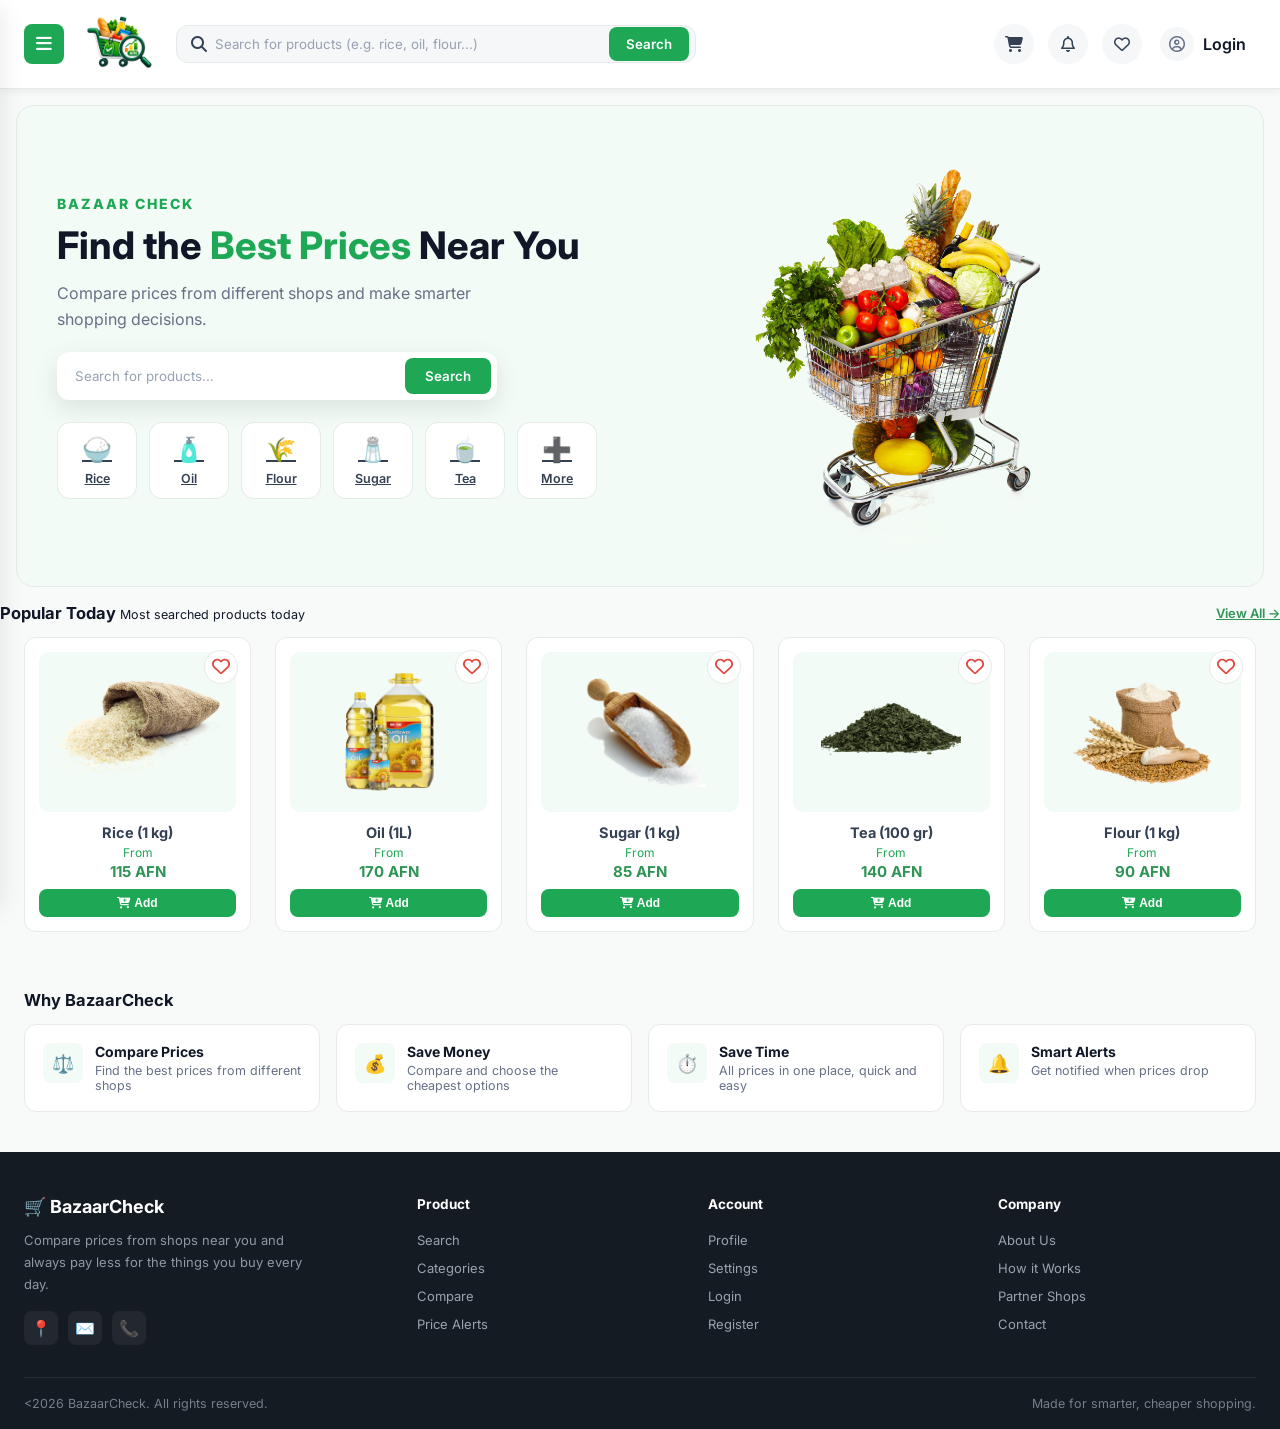
==== commit 4b0609d0: "Add the  login and register modal and add profile page based on the registered user." ====
--- a/index.html
+++ b/index.html
@@ -41,25 +41,28 @@
 
         <!-- <button id="darkModeBtn" class="icon-btn">🌙 </button> -->
 
-        <a href="cart.html" class="icon-btn" style="position:relative;">
+        <a href="cart.html" data-protected="true" class="icon-btn" style="position:relative;">
     <i class="fa-solid fa-cart-shopping"></i>
     <span id="cartCount" class="cart-badge" style="display:none;">0</span>
 </a>
-       <a href="alerts.html" class="icon-btn" style="position:relative;">
+       <a href="alerts.html" data-protected="true" class="icon-btn" style="position:relative;">
     <i class="fa-regular fa-bell"></i>
     <span id="alertCount" class="cart-badge" style="display:none;">0</span>
 </a>
 
-             <a href="favorites.html" class="icon-btn" style="position:relative;">
+             <a href="favorites.html" data-protected="true" class="icon-btn" style="position:relative;">
     <i class="fa-regular fa-heart"></i>
     <span id="favCount" class="cart-badge" style="display:none;">0</span>
 </a>
     
 
-        <a href="#" class="user-chip">
-          <img src="images/1.png" alt="user" />
-          <span class="name">Hajar Ali</span>
-        </a>
+<a href="profile.html" data-protected="true" class="user-chip" id="userChip" data-protected="true">
+  <div class="topbar-avatar">
+    <i class="fa-regular fa-circle-user" id="topbarDefaultIcon"></i>
+    <img id="topbarAvatar" alt="Profile picture">
+  </div>
+  <span class="name" id="topbarName">Login</span>
+</a>
       </div>
     </header>
 
@@ -85,68 +88,136 @@
           Home
         </a>
 
-        <a href="search.html">
+        <a href="search.html" data-protected="true">
           <i class="fa-solid fa-magnifying-glass"></i>
           Search
         </a>
 
-        <a href="categories.html">
+        <a href="categories.html" data-protected="true">
           <i class="fa-solid fa-layer-group"></i>
           Categories
         </a>
 
-        <a href="shops.html">
+        <a href="shops.html" data-protected="true">
           <i class="fa-solid fa-shop"></i>
           Shops
         </a>
 
-        <a href="cart.html">
+        <a href="cart.html" data-protected="true">
           <i class="fa-solid fa-cart-shopping"></i>
           My Cart
         </a>
 
-        <a href="cart.html">
+        <a href="compare.html" data-protected="true">
           <i class="fa-solid fa-code-compare"></i>
           Compare
         </a>
 
-        <a href="cart.html">
+        <a href="favorites.html" data-protected="true">
           <i class="fa-solid fa-heart"></i>
           Favorites
         </a>
 
-        <a href="cart.html">
+        <a href="alerts.html" data-protected="true">
           <i class="fa-solid fa-bell"></i>
           Alerts
         </a>
 
-        <a href="cart.html">
+        <a href="price-history.html" data-protected="true">
           <i class="fa-solid fa-chart-line"></i>
           Price History
         </a>
 
-        <a href="profile.html">
+        <a href="profile.html" data-protected="true">
           <i class="fa-regular fa-circle-user"></i>
           Profile
         </a>
 
-        <a href="cart.html">
+        <a href="settings.html" data-protected="true">
           <i class="fa-solid fa-gear"></i>
           settings
         </a>
 
         <hr />
 
-        <a href="cart.html">
-          <i class="fa-solid fa-right-from-bracket"></i>
-          Logout
-        </a>
+       <a href="index.html" id="logoutLink">
+  <i class="fa-solid fa-right-from-bracket"></i>
+  Logout
+</a>
       </nav>
     </aside>
 
     <!-- Backdrop -->
 
     <div class="backdrop" id="backdrop"></div>
+
+    <!-- Login / Register -->
+<!-- ==================== AUTH MODAL (login/register) ==================== -->
+<div class="auth-modal" id="authModal" style="display:none;">
+  <div class="auth-modal-box">
+    <button class="auth-modal-close" id="authModalClose"><i class="fa-solid fa-xmark"></i></button>
+
+    <!-- LOGIN VIEW -->
+    <div id="authLoginView">
+      <h2>Welcome back</h2>
+      <p class="auth-modal-sub">Log in to your Bazaar Check account.</p>
+
+      <div class="field"><label>Email</label><input type="email" id="loginEmail" placeholder="Enter your email"></div>
+      <div class="field"><label>Password</label><input type="password" id="loginPassword" placeholder="Enter your password"></div>
+
+      <p class="auth-error" id="loginError" style="display:none;"></p>
+
+      <button class="btn-primary-full" id="loginSubmitBtn">Login</button>
+      <p class="auth-modal-switch">Don't have an account? <a href="#" id="switchToRegister">Register</a></p>
+    </div>
+
+    <!-- REGISTER VIEW -->
+    <div id="authRegisterView" style="display:none;">
+      <h2>Create your account</h2>
+      <p class="auth-modal-sub">Join Bazaar Check to save favorites, alerts, and more.</p>
+
+      <div class="avatar-upload">
+        <div class="avatar-upload-preview" id="avatarPreviewWrap">
+          <img id="avatarPreviewImg" style="display:none;">
+          <i class="fa-regular fa-circle-user" id="avatarPreviewIcon"></i>
+        </div>
+        <label for="registerAvatarInput" class="avatar-upload-btn">
+          <i class="fa-solid fa-camera"></i> Upload Photo
+        </label>
+        <input type="file" id="registerAvatarInput" accept="image/*" hidden>
+      </div>
+
+      <div class="field"><label>Full Name</label><input type="text" id="registerName" placeholder="Enter your name"></div>
+      <div class="field"><label>Email</label><input type="email" id="registerEmail" placeholder="Enter your email"></div>
+
+      <div class="field-row">
+        <div class="field"><label>Password</label><input type="password" id="registerPassword" placeholder="Create a password"></div>
+        <div class="field"><label>Confirm Password</label><input type="password" id="registerConfirmPassword" placeholder="Re-enter password"></div>
+      </div>
+
+      <div class="field-row">
+        <div class="field"><label>Phone</label><input type="text" id="registerPhone" placeholder="+93 7X XXX XXXX"></div>
+        <div class="field"><label>Location</label><input type="text" id="registerLocation" placeholder="City, Country"></div>
+      </div>
+
+      <p class="auth-error" id="registerError" style="display:none;"></p>
+
+      <button class="btn-primary-full" id="registerSubmitBtn">Register</button>
+      <p class="auth-modal-switch">Already have an account? <a href="#" id="switchToLogin">Login</a></p>
+    </div>
+  </div>
+</div>
+
+<!-- ==================== LOGIN-REQUIRED MESSAGE ==================== -->
+<div class="site-message" id="siteMessage" style="display:none;">
+  <div class="site-message-box">
+    <div class="site-message-icon"><i class="fa-solid fa-lock"></i></div>
+    <h3 id="siteMessageTitle">You're not logged in</h3>
+    <p id="siteMessageText">Please log in to your Bazaar Check account to access this feature.</p>
+    <button class="btn-primary-full" id="siteMessageActionBtn">Login Now</button>
+    <button class="btn-ghost-full" id="siteMessageCloseBtn">Cancel</button>
+  </div>
+</div>
 
     <!-- Hero -->
 
@@ -170,22 +241,22 @@
 </div>
         </div>
         <div class="chip-row">
-          <a href="categories.html" class="chip"
+          <a href="categories.html" data-protected="true" class="chip"
             ><span class="emoji">🍚</span>Rice</a
           >
-          <a href="categories.html" class="chip"
+          <a href="categories.html" data-protected="true" class="chip"
             ><span class="emoji">🧴</span>Oil</a
           >
-          <a href="categories.html" class="chip"
+          <a href="categories.html" data-protected="true" class="chip"
             ><span class="emoji">🌾</span>Flour</a
           >
-          <a href="categories.html" class="chip"
+          <a href="categories.html" data-protected="true" class="chip"
             ><span class="emoji">🧂</span>Sugar</a
           >
-          <a href="categories.html" class="chip"
+          <a href="categories.html" data-protected="true" class="chip"
             ><span class="emoji">🍵</span>Tea</a
           >
-          <a href="categories.html" class="chip"
+          <a href="categories.html" data-protected="true" class="chip"
             ><span class="emoji">➕</span>More</a
           >
         </div>
@@ -204,20 +275,20 @@
             >Most searched products today</span
           >
         </h3>
-        <a href="search.html">View All →</a>
+        <a href="search.html" data-protected="true">View All →</a>
       </div>
 
 <div class="grid grid-5">
 
 <div class="product-card">
-   <button class="fav-btn"
+   <button class="fav-btn" data-protected="true"
          data-product="Rice (1 kg)"
         data-shop="Shop C"
         data-price="115"
         data-image="images/rice2.png">
         <i class="fa-regular fa-heart simple-heart"></i>
       </button>
-     <a href="product-details.html?product=rice" class="product-link">
+     <a href="product-details.html?product=rice" data-protected="true" class="product-link">
         <div class="thumb">
             <img src="images/rice2.png" alt="Rice">
         </div>
@@ -226,7 +297,7 @@
         <p class="price">115 AFN</p>
     </a>
 
-    <button class="add-cart-btn"
+    <button class="add-cart-btn" data-protected="true"
         data-product="Rice (1 kg)"
         data-shop="Haji Zaki Shop"
         data-price="115"
@@ -237,14 +308,14 @@
 </div>
 
     <div class="product-card">
-        <button class="fav-btn"
+        <button class="fav-btn" data-protected="true"
          data-product="Oil (1 L)"
         data-shop="Haji Zaki Shop"
         data-price="170 AFG"
         data-image="images/oil.png">
         <i class="fa-regular fa-heart simple-heart"></i>
       </button>
-        <a href="product-details.html?product=oil" class="product-link">
+        <a href="product-details.html?product=oil" data-protected="true" class="product-link">
       <div class="thumb">
         <img src="images/oil.png" alt="oil" />
       </div>
@@ -254,7 +325,7 @@
       </a>
 
       
-    <button class="add-cart-btn"
+    <button class="add-cart-btn" data-protected="true"
         data-product="Oil (1 L)" 
         data-shop="Haji Zaki Shop"
         data-price="170"
@@ -266,14 +337,14 @@
   
 
     <div class="product-card">
-         <button class="fav-btn"
-         data-product="Sugar(1 kg)"
+         <button class="fav-btn" data-protected="true"
+         data-product="Sugar (1 kg)"
         data-shop="Solaiman Shop"
         data-price="85 AFG"
         data-image="images/sugar.png">
         <i class="fa-regular fa-heart simple-heart"></i>
     </button>
-      <a href="product-details.html?product=sugar" class="product-link">
+      <a href="product-details.html?product=sugar" data-protected="true" class="product-link">
       <div class="thumb">
         <img src="images/sugar.png" alt="sugar" />
       </div>
@@ -282,7 +353,7 @@
       <p class="price">85 AFN</p>
       </a>
 
-        <button class="add-cart-btn"
+        <button class="add-cart-btn" data-protected="true"
         data-product="Sugar (1 kg)"
         data-shop="Solaiman Shop"
         data-price="85"
@@ -293,14 +364,14 @@
     </div>
   
     <div class="product-card">
-       <button class="fav-btn"
-         data-product="Tea (100 gr)"
+       <button class="fav-btn" data-protected="true"
+         data-product="Tea (100 g)"
         data-shop="Kefayat SuperMarket"
         data-price="140 AFG"
         data-image="images/tea.png">
         <i class="fa-regular fa-heart simple-heart"></i>
     </button>
-       <a href="product-details.html?product=tea" class="product-link">
+       <a href="product-details.html?product=tea" data-protected="true" class="product-link">
       <div class="thumb">
         <img src="images/tea.png" alt="tea-bag" />
       </div>
@@ -308,8 +379,8 @@
       <p class="from">From</p>
       <p class="price">140 AFN</p>
       </a>
-     <button class="add-cart-btn"
-        data-product="Tea (100 gr)" 
+     <button class="add-cart-btn" data-protected="true"
+        data-product="Tea (100 g)" 
         data-shop="Mahaly shop"
         data-price="140"
         data-image="images/tea.png">
@@ -319,14 +390,14 @@
     </div>
 
     <div class="product-card">
-       <button class="fav-btn"
+       <button class="fav-btn" data-protected="true"
          data-product="Flour (1 kg)"
         data-shop="Mahaly Shop"
         data-price="90 AFG"
         data-image="images/flour.png">
         <i class="fa-regular fa-heart simple-heart"></i>
     </button>
-       <a href="product-details.html?product=flour" class="product-link">
+       <a href="product-details.html?product=flour" data-protected="true" class="product-link">
       <div class="thumb">
         <img src="images/flour.png" alt="flour" />
       </div>
@@ -334,7 +405,7 @@
       <p class="from">From</p>
       <p class="price">90 AFN</p>
         </a>
-            <button class="add-cart-btn"
+            <button class="add-cart-btn" data-protected="true"
         data-product="Flour (1 kg)"
         data-shop="Rezaiee Shop"
         data-price="90"
@@ -407,18 +478,18 @@
 
         <div class="foot-col">
           <h5>Product</h5>
-          <a href="search.html">Search</a>
-          <a href="categories.html">Categories</a>
-          <a href="compare.html">Compare</a>
-          <a href="alerts.html">Price Alerts</a>
+          <a href="search.html" data-protected="true">Search</a>
+          <a href="categories.html" data-protected="true">Categories</a>
+          <a href="compare.html" data-protected="true">Compare</a>
+          <a href="alerts.html" data-protected="true">Price Alerts</a>
         </div>
 
         <div class="foot-col">
           <h5>Account</h5>
-          <a href="profile.html">Profile</a>
-          <a href="settings.html">Settings</a>
-          <a href="login.html">Login</a>
-          <a href="register.html">Register</a>
+          <a href="profile.html" data-protected="true">Profile</a>
+          <a href="settings.html" data-protected="true">Settings</a>
+          <a href="login.html" data-protected="true">Login</a>
+          <a href="register.html" data-protected="true">Register</a>
         </div>
 
         <div class="foot-col">
--- a/index.css
+++ b/index.css
@@ -2733,6 +2733,423 @@
   font-size: 13px;
 }
 
+/*    price-history page    */
+.history-picker{
+    margin-bottom:18px;
+}
+.history-picker .select-box{
+    max-width:280px;
+}
+
+.history-chart-card{
+    padding:24px 24px 12px;
+}
+#historyChart{
+    width:100%;
+    height:220px;
+    display:block;
+}
+.history-chart-labels{
+    display:flex;
+    justify-content:space-between;
+    padding:8px 4px 0;
+    font-size:11.5px;
+    color:var(--text-light);
+}
+
+.history-trend-badge{
+    display:inline-flex;
+    align-items:center;
+    gap:6px;
+    font-size:12.5px;
+    font-weight:700;
+    padding:5px 12px;
+    border-radius:20px;
+    margin-bottom:14px;
+}
+.history-trend-badge.up{
+    background:#fdeeee;
+    color:var(--danger);
+}
+.history-trend-badge.down{
+    background:var(--primary-light);
+    color:var(--primary-dark);
+}
+/*     Profile page    */
+.profile-header{
+    background:linear-gradient(120deg, var(--surface), var(--primary-light) 160%);
+    border:1px solid var(--border);
+    border-radius:var(--radius-lg);
+    padding:24px;
+    display:flex;
+    align-items:center;
+    gap:20px;
+    flex-wrap:wrap;
+    margin-bottom:20px;
+}
+.profile-avatar{
+    width:88px;
+    height:88px;
+    border-radius:50%;
+    object-fit:cover;
+    border:3px solid var(--primary-light);
+    flex-shrink:0;
+}
+.profile-header-info{
+    flex:1;
+    min-width:200px;
+}
+.profile-header-info h2{
+    margin:0 0 6px;
+    font-size:20px;
+    color:var(--black);
+}
+.profile-header-meta{
+    display:flex;
+    gap:14px;
+    flex-wrap:wrap;
+    font-size:13px;
+    color:var(--text-light);
+}
+
+.profile-grid{
+    display:grid;
+    grid-template-columns:1fr 1fr;
+    gap:20px;
+}
+
+.profile-card-title{
+    margin:0 0 12px;
+    font-size:15px;
+    color:var(--black);
+}
+.profile-row{
+    display:flex;
+    justify-content:space-between;
+    align-items:center;
+    padding:11px 0;
+    border-bottom:1px solid var(--border);
+    font-size:13.5px;
+}
+.profile-row:last-child{
+    border-bottom:none;
+}
+.profile-row span:first-child{
+    color:var(--text-light);
+}
+.profile-row span:last-child{
+    font-weight:600;
+    color:var(--black);
+}
+.profile-stat{
+    color:var(--primary-dark) !important;
+    font-weight:700 !important;
+}
+
+
+/*  AUTH MODAL / LOGIN-REQUIRED MESSAGE */
+.auth-modal, .site-message{
+    position:fixed;
+    inset:0;
+    background:rgba(16,24,40,0.55);
+    z-index:80;
+    display:flex;
+    align-items:center;
+    justify-content:center;
+    padding:20px;
+}
+.auth-modal-box, .site-message-box{
+    background:var(--surface);
+    border-radius:var(--radius-lg);
+    padding:28px;
+    max-width:380px;
+    width:100%;
+    position:relative;
+}
+.auth-modal-close{
+    position:absolute;
+    top:16px; right:16px;
+    width:30px; height:30px;
+    border-radius:50%;
+    background:var(--surface-soft);
+    border:none;
+    color:var(--text);
+    cursor:pointer;
+}
+.auth-modal-box h2{
+    margin:0 0 4px;
+    font-size:20px;
+}
+.auth-modal-sub{
+    color:var(--text-light);
+    font-size:13px;
+    margin:0 0 18px;
+}
+.auth-modal-switch{
+    text-align:center;
+    font-size:13px;
+    color:var(--text-light);
+    margin-top:14px;
+}
+.auth-modal-switch a{
+    color:var(--primary-dark);
+    font-weight:700;
+}
+
+.site-message-box{
+    text-align:center;
+    max-width:340px;
+}
+.site-message-icon{
+    width:60px; height:60px;
+    margin:0 auto 16px;
+    border-radius:50%;
+    background:var(--primary-light);
+    color:var(--primary-dark);
+    display:flex;
+    align-items:center;
+    justify-content:center;
+    font-size:24px;
+}
+.site-message-box h3{
+    margin:0 0 8px;
+    font-size:18px;
+}
+.site-message-box p{
+    color:var(--text-light);
+    font-size:13.5px;
+    margin:0 0 20px;
+    line-height:1.5;
+}
+.site-message-box .btn-ghost-full{
+    margin-top:8px;
+}
+
+/* logged-out topbar icon */
+.topbar-avatar{
+    width:34px; height:34px;
+    border-radius:50%;
+    background:var(--surface-soft);
+    display:flex;
+    align-items:center;
+    justify-content:center;
+    color:var(--text-light);
+    font-size:16px;
+    overflow:hidden;
+    flex-shrink:0;
+}
+.topbar-avatar img{
+    width:100%; height:100%;
+    object-fit:cover;
+    display:none;
+}
+
+
+/*  REGISTER FORM ADDITIONS  */
+.field-row{
+    display:grid;
+    grid-template-columns:1fr 1fr;
+    gap:12px;
+}
+.field-row .field{
+    margin-bottom:16px;
+}
+
+.avatar-upload{
+    display:flex;
+    align-items:center;
+    gap:14px;
+    margin-bottom:20px;
+}
+.avatar-upload-preview{
+    width:56px;
+    height:56px;
+    border-radius:50%;
+    background:var(--surface-soft);
+    border:1.5px solid var(--border);
+    display:flex;
+    align-items:center;
+    justify-content:center;
+    overflow:hidden;
+    flex-shrink:0;
+    color:var(--text-light);
+    font-size:22px;
+}
+.avatar-upload-preview img{
+    width:100%;
+    height:100%;
+    object-fit:cover;
+}
+.avatar-upload-btn{
+    display:inline-flex;
+    align-items:center;
+    gap:7px;
+    background:var(--surface-soft);
+    border:1px solid var(--border);
+    border-radius:var(--radius-sm);
+    padding:9px 14px;
+    font-size:12.5px;
+    font-weight:600;
+    color:var(--text);
+    cursor:pointer;
+    transition:var(--transition);
+}
+.avatar-upload-btn:hover{
+    background:var(--border);
+}
+
+.auth-error{
+    background:#fdeeee;
+    color:var(--danger);
+    border-radius:var(--radius-sm);
+    padding:9px 12px;
+    font-size:12.5px;
+    margin:-6px 0 14px;
+}
+
+.auth-modal-box{
+    max-height:88vh;
+    overflow-y:auto;
+}
+
+/* AUTH MODAL — REFINED INPUT & LAYOUT STYLING */
+.auth-modal-box{
+    box-shadow:0 24px 60px rgba(16,24,40,0.25);
+    border:1px solid var(--border);
+}
+
+.auth-modal-box .field{
+    margin-bottom:16px;
+}
+.auth-modal-box .field label{
+    display:block;
+    font-size:12.5px;
+    font-weight:600;
+    color:var(--text);
+    margin-bottom:6px;
+}
+.auth-modal-box .field input{
+    width:100%;
+    padding:12px 14px;
+    border:1.5px solid var(--border);
+    border-radius:var(--radius-sm);
+    font-size:14px;
+    color:var(--black);
+    background:var(--surface-soft);
+    outline:none;
+    transition:var(--transition);
+}
+.auth-modal-box .field input::placeholder{
+    color:var(--text-muted);
+}
+.auth-modal-box .field input:focus{
+    border-color:var(--primary);
+    background:var(--surface);
+    box-shadow:0 0 0 3px var(--primary-light);
+}
+
+.auth-modal-box .btn-primary-full{
+    width:100%;
+    padding:13px;
+    font-size:14.5px;
+    font-weight:700;
+    border-radius:var(--radius-sm);
+    background:var(--primary);
+    color:var(--white);
+    border:none;
+    cursor:pointer;
+    transition:var(--transition);
+    margin-top:4px;
+}
+.auth-modal-box .btn-primary-full:hover{
+    background:var(--primary-dark);
+    transform:translateY(-1px);
+    box-shadow:0 6px 16px rgba(23,138,76,0.28);
+}
+.auth-modal-box .btn-primary-full:active{
+    transform:translateY(0);
+}
+
+.auth-modal-box h2{
+    font-size:22px;
+    color:var(--black);
+    font-weight:700;
+}
+
+/* avatar upload area, refined */
+.avatar-upload{
+    background:var(--surface-soft);
+    border:1px dashed var(--border);
+    border-radius:var(--radius-md);
+    padding:14px;
+}
+.avatar-upload-preview{
+    width:60px;
+    height:60px;
+    box-shadow:0 2px 6px rgba(16,24,40,0.08);
+}
+.avatar-upload-btn{
+    box-shadow:0 1px 3px rgba(16,24,40,0.06);
+}
+.avatar-upload-btn:hover{
+    border-color:var(--primary);
+    color:var(--primary-dark);
+}
+
+/* close button polish */
+.auth-modal-close{
+    background:var(--surface-soft);
+    transition:var(--transition);
+}
+.auth-modal-close:hover{
+    background:var(--danger);
+    color:var(--white);
+    transform:rotate(90deg);
+}
+
+/* smooth entrance animation */
+.auth-modal-box{
+    animation:authModalIn 0.25s ease;
+}
+@keyframes authModalIn{
+    from{ opacity:0; transform:translateY(12px) scale(0.98); }
+    to{ opacity:1; transform:translateY(0) scale(1); }
+}
+
+/* error box, refined */
+.auth-error{
+    display:flex;
+    align-items:center;
+    gap:8px;
+    font-weight:600;
+}
+.auth-error::before{
+    content:"⚠";
+    font-size:14px;
+}
+
+@media (max-width:480px){
+    .field-row{
+        grid-template-columns:1fr;
+    }
+    .auth-modal-box{
+        padding:22px;
+    }
+}
+
+@media (max-width:900px){
+    .profile-grid{
+        grid-template-columns:1fr;
+    }
+    .profile-header{
+        text-align:center;
+        justify-content:center;
+    }
+    .profile-header-meta{
+        justify-content:center;
+    }
+}
+
 @media (max-width: 500px) {
   .alert-modal {
     padding: 15px;
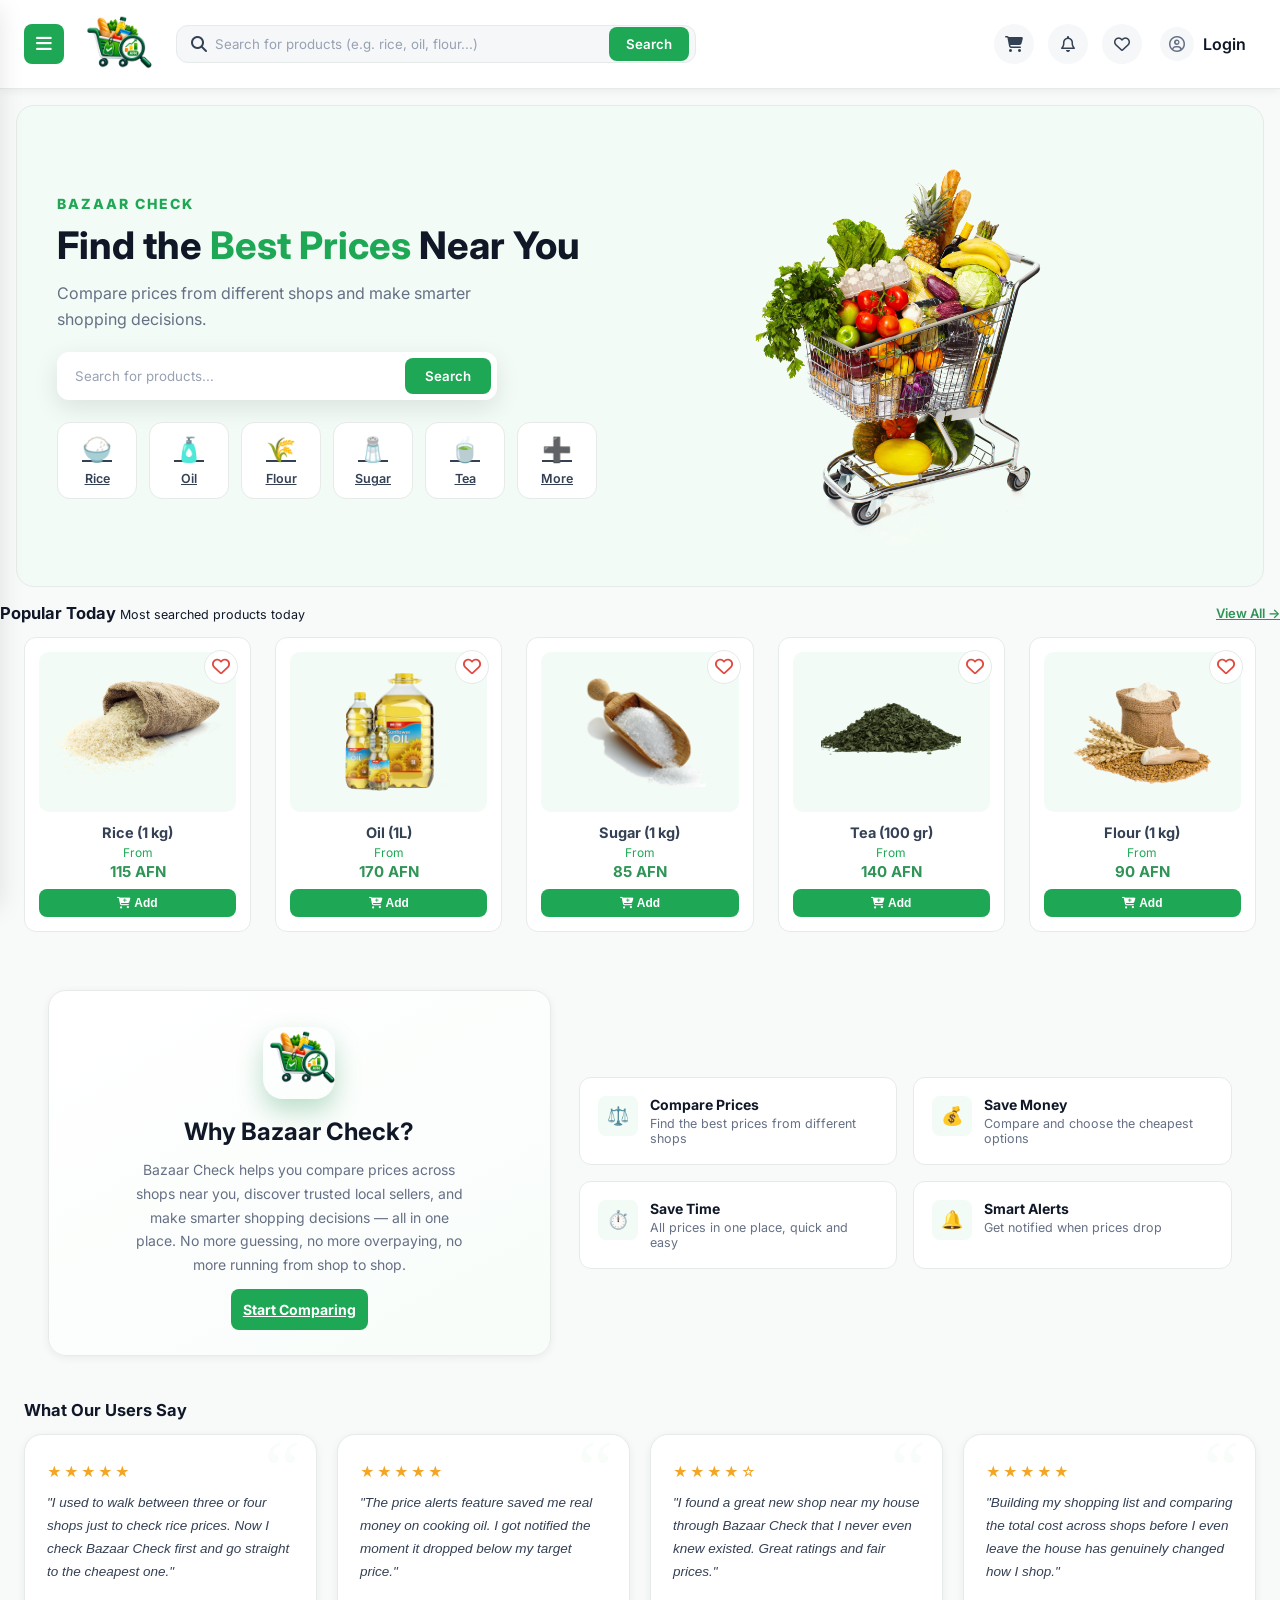
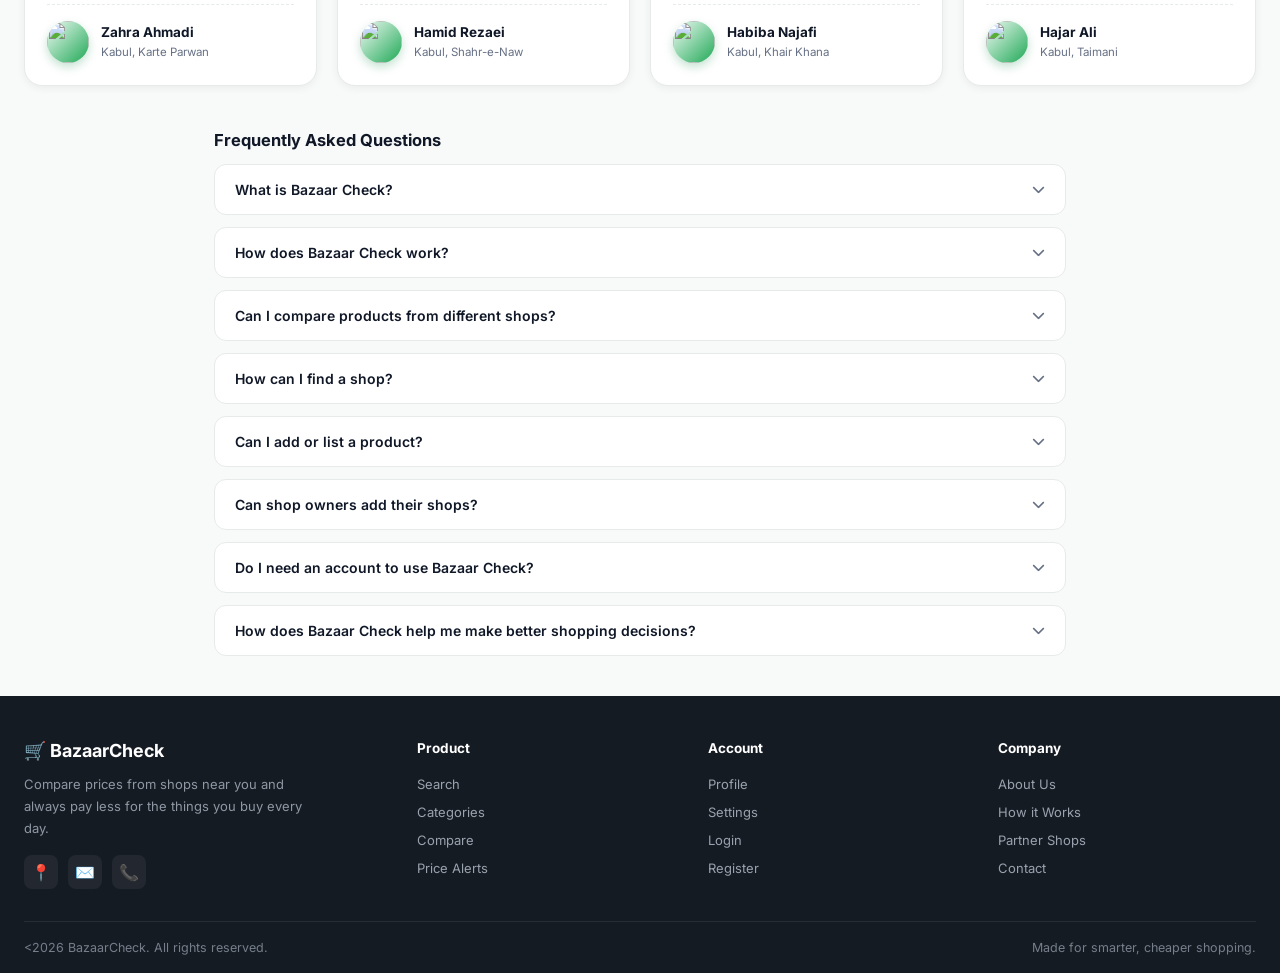
==== commit 6ec0bf6b: "Add testomonials and Frequently ask question in index page" ====
--- a/index.html
+++ b/index.html
@@ -152,7 +152,7 @@
     <div class="backdrop" id="backdrop"></div>
 
     <!-- Login / Register -->
-<!-- ==================== AUTH MODAL (login/register) ==================== -->
+<!-- AUTH MODAL -->
 <div class="auth-modal" id="authModal" style="display:none;">
   <div class="auth-modal-box">
     <button class="auth-modal-close" id="authModalClose"><i class="fa-solid fa-xmark"></i></button>
@@ -419,46 +419,224 @@
 
     </section>
 
-    <!-- ===== SECTION: WHY BAZAARCHECK (feature strip) ===== -->
-    <section class="why-section">
-      <div class="section-heading">
-        <h3>Why BazaarCheck</h3>
-      </div>
-
-      <div class="feature-strip">
-        <div class="feature-item">
-          <div class="fi-icon">⚖️</div>
-          <div>
-            <h5>Compare Prices</h5>
-            <p>Find the best prices from different shops</p>
-          </div>
-        </div>
-
-        <div class="feature-item">
-          <div class="fi-icon">💰</div>
-          <div>
-            <h5>Save Money</h5>
-            <p>Compare and choose the cheapest options</p>
-          </div>
-        </div>
-
-        <div class="feature-item">
-          <div class="fi-icon">⏱️</div>
-          <div>
-            <h5>Save Time</h5>
-            <p>All prices in one place, quick and easy</p>
-          </div>
-        </div>
-
-        <div class="feature-item">
-          <div class="fi-icon">🔔</div>
-          <div>
-            <h5>Smart Alerts</h5>
-            <p>Get notified when prices drop</p>
-          </div>
-        </div>
-      </div>
-    </section>
+   <!--  SECTION: WHY BAZAARCHECK  -->
+<section class="why-section">
+  <div class="why-grid">
+
+    <div class="why-brand">
+      <div class="why-brand-logo">
+        <span class="logo-dot why-logo-dot"> <img src="images/logo.png" alt="logo" class="logo-png" /></span>
+      </div>
+      <h2>Why <span class="text-green">Bazaar Check?</span></h2>
+      <p>
+        Bazaar Check helps you compare prices across shops near you, discover
+        trusted local sellers, and make smarter shopping decisions — all in
+        one place. No more guessing, no more overpaying, no more running
+        from shop to shop.
+      </p>
+      <a href="search.html" class="btn-primary-full why-brand-cta">Start Comparing</a>
+    </div>
+
+    <div class="feature-strip why-feature-strip">
+      <div class="feature-item">
+        <div class="fi-icon">⚖️</div>
+        <div>
+          <h5>Compare Prices</h5>
+          <p>Find the best prices from different shops</p>
+        </div>
+      </div>
+
+      <div class="feature-item">
+        <div class="fi-icon">💰</div>
+        <div>
+          <h5>Save Money</h5>
+          <p>Compare and choose the cheapest options</p>
+        </div>
+      </div>
+
+      <div class="feature-item">
+        <div class="fi-icon">⏱️</div>
+        <div>
+          <h5>Save Time</h5>
+          <p>All prices in one place, quick and easy</p>
+        </div>
+      </div>
+
+      <div class="feature-item">
+        <div class="fi-icon">🔔</div>
+        <div>
+          <h5>Smart Alerts</h5>
+          <p>Get notified when prices drop</p>
+        </div>
+      </div>
+    </div>
+
+  </div>
+</section>
+
+<!--  SECTION: TESTIMONIALS  -->
+<section class="testimonials-section">
+  <div class="section-heading">
+    <h3>What Our Users Say</h3>
+  </div>
+
+  <div class="testimonial-grid">
+
+    <div class="testimonial-card">
+      <div class="testimonial-stars">★★★★★</div>
+      <p class="testimonial-text">
+        "I used to walk between three or four shops just to check rice
+        prices. Now I check Bazaar Check first and go straight to the
+        cheapest one."
+      </p>
+      <div class="testimonial-user">
+        <div class="testimonial-avatar"> <img src="https://thumbs.dreamstime.com/b/portrait-close-up-young-beautiful-girl-background-spring-street-66305399.jpg"></div>
+        <div>
+          <h5>Zahra Ahmadi</h5>
+          <span>Kabul, Karte Parwan</span>
+        </div>
+      </div>
+    </div>
+
+    <div class="testimonial-card">
+      <div class="testimonial-stars">★★★★★</div>
+      <p class="testimonial-text">
+        "The price alerts feature saved me real money on cooking oil. I
+        got notified the moment it dropped below my target price."
+      </p>
+      <div class="testimonial-user">
+        <div class="testimonial-avatar"> <img src="https://img.magnific.com/free-photo/young-bearded-man-with-striped-shirt_273609-5677.jpg?semt=ais_hybrid&w=740&q=80"></div>
+        <div>
+          <h5>Hamid Rezaei</h5>
+          <span>Kabul, Shahr-e-Naw</span>
+        </div>
+      </div>
+    </div>
+
+    <div class="testimonial-card">
+      <div class="testimonial-stars">★★★★☆</div>
+      <p class="testimonial-text">
+        "I found a great new shop near my house through Bazaar Check that
+        I never even knew existed. Great ratings and fair prices."
+      </p>
+      <div class="testimonial-user">
+        <div class="testimonial-avatar"><img src=" https://encrypted-tbn0.gstatic.com/images?q=tbn:ANd9GcROeKGoUFHQ7el7KGY0Y-22U7i-4ebh-MNp0Ecqh5SL7A&s=10"></div>
+        <div>
+          <h5>Habiba Najafi</h5>
+          <span>Kabul, Khair Khana</span>
+        </div>
+      </div>
+    </div>
+
+    <div class="testimonial-card">
+      <div class="testimonial-stars">★★★★★</div>
+      <p class="testimonial-text">
+        "Building my shopping list and comparing the total cost across
+        shops before I even leave the house has genuinely changed how I
+        shop."
+      </p>
+      <div class="testimonial-user">
+        <div class="testimonial-avatar"><img src=" https://encrypted-tbn0.gstatic.com/images?q=tbn:ANd9GcSQm0AtjUY2bpf8oX9393QgCkf8vL_cHUaopp9cFi1l7Q&s=10"> </div>
+        <div>
+          <h5>Hajar Ali</h5>
+          <span>Kabul, Taimani</span>
+        </div>
+      </div>
+    </div>
+
+  </div>
+</section>
+
+<!-- ===== SECTION: FAQ ===== -->
+<section class="faq-section">
+  <div class="section-heading">
+    <h3>Frequently Asked Questions</h3>
+  </div>
+
+  <div class="faq-list">
+
+    <div class="faq-item">
+      <button class="faq-question">
+        <span>What is Bazaar Check?</span>
+        <i class="fa-solid fa-chevron-down faq-icon"></i>
+      </button>
+      <div class="faq-answer">
+        <p>Bazaar Check is a price-comparison platform that lets you see how much a product costs across different nearby shops, so you can always find the best deal before you buy.</p>
+      </div>
+    </div>
+
+    <div class="faq-item">
+      <button class="faq-question">
+        <span>How does Bazaar Check work?</span>
+        <i class="fa-solid fa-chevron-down faq-icon"></i>
+      </button>
+      <div class="faq-answer">
+        <p>Search for any product, and Bazaar Check shows you every shop that carries it, along with the price, distance, and rating — sorted however you like, so comparing takes seconds.</p>
+      </div>
+    </div>
+
+    <div class="faq-item">
+      <button class="faq-question">
+        <span>Can I compare products from different shops?</span>
+        <i class="fa-solid fa-chevron-down faq-icon"></i>
+      </button>
+      <div class="faq-answer">
+        <p>Yes. Use the Compare page to pick up to three products at once and instantly see which shop gives you the best combined total.</p>
+      </div>
+    </div>
+
+    <div class="faq-item">
+      <button class="faq-question">
+        <span>How can I find a shop?</span>
+        <i class="fa-solid fa-chevron-down faq-icon"></i>
+      </button>
+      <div class="faq-answer">
+        <p>Visit the Shops page to browse every partner shop by location, rating, and distance, or click through to a specific shop directly from any product's price comparison table.</p>
+      </div>
+    </div>
+
+    <div class="faq-item">
+      <button class="faq-question">
+        <span>Can I add or list a product?</span>
+        <i class="fa-solid fa-chevron-down faq-icon"></i>
+      </button>
+      <div class="faq-answer">
+        <p>Product listings are currently managed by our partner shops. We're working on tools that will let shop owners manage their own product listings directly.</p>
+      </div>
+    </div>
+
+    <div class="faq-item">
+      <button class="faq-question">
+        <span>Can shop owners add their shops?</span>
+        <i class="fa-solid fa-chevron-down faq-icon"></i>
+      </button>
+      <div class="faq-answer">
+        <p>Shop onboarding is coming soon. If you own a shop and want to be listed on Bazaar Check, reach out through our Contact page and we'll help you get set up.</p>
+      </div>
+    </div>
+
+    <div class="faq-item">
+      <button class="faq-question">
+        <span>Do I need an account to use Bazaar Check?</span>
+        <i class="fa-solid fa-chevron-down faq-icon"></i>
+      </button>
+      <div class="faq-answer">
+        <p>You can search and browse without an account. Creating a free account lets you save favorites, set price alerts, and build a shopping cart that's saved for next time.</p>
+      </div>
+    </div>
+
+    <div class="faq-item">
+      <button class="faq-question">
+        <span>How does Bazaar Check help me make better shopping decisions?</span>
+        <i class="fa-solid fa-chevron-down faq-icon"></i>
+      </button>
+      <div class="faq-answer">
+        <p>By putting every shop's price, distance, and rating side by side, plus price history trends, you can see the full picture before you buy — instead of guessing or overpaying.</p>
+      </div>
+    </div>
+
+  </div>
+</section>
 
     <!-- ===== SECTION: FOOTER ===== -->
     <footer class="site-footer">
--- a/index.css
+++ b/index.css
@@ -3116,7 +3116,6 @@
     to{ opacity:1; transform:translateY(0) scale(1); }
 }
 
-/* error box, refined */
 .auth-error{
     display:flex;
     align-items:center;
@@ -3127,6 +3126,288 @@
     content:"⚠";
     font-size:14px;
 }
+/*  WHY BAZAARCHECK  */
+.why-grid{
+    display:grid;
+    grid-template-columns:1fr 1.3fr;
+    gap:28px;
+    align-items:center;
+    max-width:1300px;
+    margin:0 auto;
+    padding:0 24px;
+}
+
+.why-brand{
+    background:linear-gradient(150deg, var(--surface), var(--primary-light) 180%);
+    border:1px solid var(--border);
+    border-radius:var(--radius-lg);
+    padding:36px 30px;
+    text-align:center;
+    box-shadow:var(--shadow-sm);
+}
+.why-brand-logo{
+    display:flex;
+    justify-content:center;
+    margin-bottom:18px;
+}
+.why-logo-dot{
+    width:72px;
+    height:72px;
+    font-size:34px;
+    border-radius:20px;
+    box-shadow:0 12px 26px rgba(23,138,76,0.28);
+}
+.why-brand h2{
+    font-size:24px;
+    margin:0 0 12px;
+    color:var(--black);
+}
+.why-brand p{
+    color:var(--text-light);
+    font-size:14px;
+    line-height:1.7;
+    margin:0 auto 22px;
+    max-width:340px;
+}
+.why-brand-cta{
+    max-width:220px;
+    margin:0 auto;
+}
+
+.why-feature-strip{
+    grid-template-columns:repeat(2, 1fr);
+    margin:0;
+}
+
+/* ============ TESTIMONIALS  ============ */
+.testimonials-section{
+    max-width:1300px;
+    margin:44px auto 0;
+    padding:0 24px;
+}
+.testimonial-grid{
+    display:grid;
+    grid-template-columns:repeat(4, 1fr);
+    gap:20px;
+}
+.testimonial-card{
+    position:relative;
+    background:var(--surface);
+    border:1px solid var(--border);
+    border-radius:var(--radius-lg);
+    padding:28px 22px 22px;
+    transition:var(--transition);
+    box-shadow:var(--shadow-sm);
+    overflow:hidden;
+}
+.testimonial-card::before{
+    content:"\201C";
+    position:absolute;
+    top:-6px;
+    right:16px;
+    font-size:80px;
+    font-family:Georgia, serif;
+    color:var(--primary-light);
+    opacity:0.5;
+    line-height:1;
+    pointer-events:none;
+}
+.testimonial-card::after{
+    content:"";
+    position:absolute;
+    top:0;
+    left:0;
+    right:0;
+    height:4px;
+    background:linear-gradient(90deg, var(--primary), var(--primary-light));
+    transform:scaleX(0);
+    transform-origin:left;
+    transition:transform var(--transition);
+}
+.testimonial-card:hover{
+    box-shadow:var(--shadow-md);
+    transform:translateY(-6px);
+    border-color:var(--primary-light);
+}
+.testimonial-card:hover::after{
+    transform:scaleX(1);
+}
+.testimonial-stars{
+    color:#f5a524;
+    font-size:14px;
+    letter-spacing:2px;
+    margin-bottom:12px;
+    position:relative;
+    z-index:1;
+}
+.testimonial-text{
+    font-size:13.5px;
+    color:var(--text);
+    line-height:1.7;
+    margin:0 0 20px;
+    position:relative;
+    z-index:1;
+    font-style:italic;
+}
+.testimonial-user{
+    display:flex;
+    align-items:center;
+    gap:12px;
+    padding-top:16px;
+    border-top:1px dashed var(--border);
+    position:relative;
+    z-index:1;
+}
+.testimonial-avatar{
+    width:42px;
+    height:42px;
+    border-radius:50%;
+    background:linear-gradient(135deg, var(--primary-light), var(--primary));
+    display:flex;
+    align-items:center;
+    justify-content:center;
+    font-size:19px;
+    flex-shrink:0;
+    box-shadow:0 4px 10px rgba(23,138,76,0.25);
+}
+.testimonial-user h5{
+    margin:0;
+    font-size:13.5px;
+    color:var(--black);
+    font-weight:700;
+}
+.testimonial-user span{
+    font-size:11.5px;
+    color:var(--text-light);
+}
+
+.testimonial-avatar{
+    width:42px;
+    height:42px;
+    border-radius:50%;
+    background:linear-gradient(135deg, var(--primary-light), var(--primary));
+    display:flex;
+    align-items:center;
+    justify-content:center;
+    font-size:19px;
+    flex-shrink:0;
+    box-shadow:0 4px 10px rgba(23,138,76,0.25);
+    overflow:hidden;
+}
+
+.testimonial-avatar img{
+    width:100%;
+    height:100%;
+    object-fit:cover;
+    display:block;
+} 
+
+
+/* FAQ  Sectionn */
+.faq-section{
+    max-width:1300px;   
+    margin:44px auto 0;
+    padding:0 24px;
+}
+.faq-list{
+    display:flex;
+    flex-direction:column;
+    gap:12px;
+    max-width:900px;  
+}
+
+.faq-section{
+    max-width:900px;
+    margin:44px auto 0;
+    padding:0 24px;
+}
+.faq-list{
+    display:flex;
+    flex-direction:column;
+    gap:12px;
+}
+.faq-item{
+    background:var(--surface);
+    border:1px solid var(--border);
+    border-radius:var(--radius-md);
+    overflow:hidden;
+    transition:border-color var(--transition), box-shadow var(--transition);
+}
+.faq-item.open{
+    border-color:var(--primary-light);
+    box-shadow:var(--shadow-sm);
+}
+
+.faq-question{
+    width:100%;
+    display:flex;
+    align-items:center;
+    justify-content:space-between;
+    gap:12px;
+    background:none;
+    border:none;
+    padding:16px 20px;
+    font-size:14px;
+    font-weight:600;
+    color:var(--black);
+    text-align:left;
+    cursor:pointer;
+    font-family:inherit;
+}
+.faq-item.open .faq-question{
+    color:var(--primary-dark);
+}
+
+.faq-icon{
+    color:var(--text-light);
+    font-size:13px;
+    flex-shrink:0;
+    transition:transform var(--transition), color var(--transition);
+}
+.faq-item.open .faq-icon{
+    transform:rotate(180deg);
+    color:var(--primary);
+}
+
+.faq-answer{
+    max-height:0;
+    overflow:hidden;
+    transition:max-height 0.3s ease, padding 0.3s ease;
+    padding:0 20px;
+}
+.faq-item.open .faq-answer{
+    padding:0 20px 18px;
+}
+.faq-answer p{
+    margin:0;
+    font-size:13.5px;
+    color:var(--text-light);
+    line-height:1.65;
+}
+@media (max-width:1100px){
+    .testimonial-grid{
+        grid-template-columns:repeat(2, 1fr);
+    }
+}
+@media (max-width:560px){
+    .testimonial-grid{
+        grid-template-columns:1fr;
+    }
+}
+@media (max-width:1100px){
+    .why-grid{
+        grid-template-columns:1fr;
+    }
+}
+@media (max-width:560px){
+    .why-feature-strip{
+        grid-template-columns:1fr;
+    }
+    .why-brand{
+        padding:28px 20px;
+    }
+}
+
 
 @media (max-width:480px){
     .field-row{
@@ -3135,6 +3416,13 @@
     .auth-modal-box{
         padding:22px;
     }
+}
+
+@media (max-width:1100px){
+    .testimonial-grid{ grid-template-columns:repeat(2, 1fr); }
+}
+@media (max-width:560px){
+    .testimonial-grid{ grid-template-columns:1fr; }
 }
 
 @media (max-width:900px){
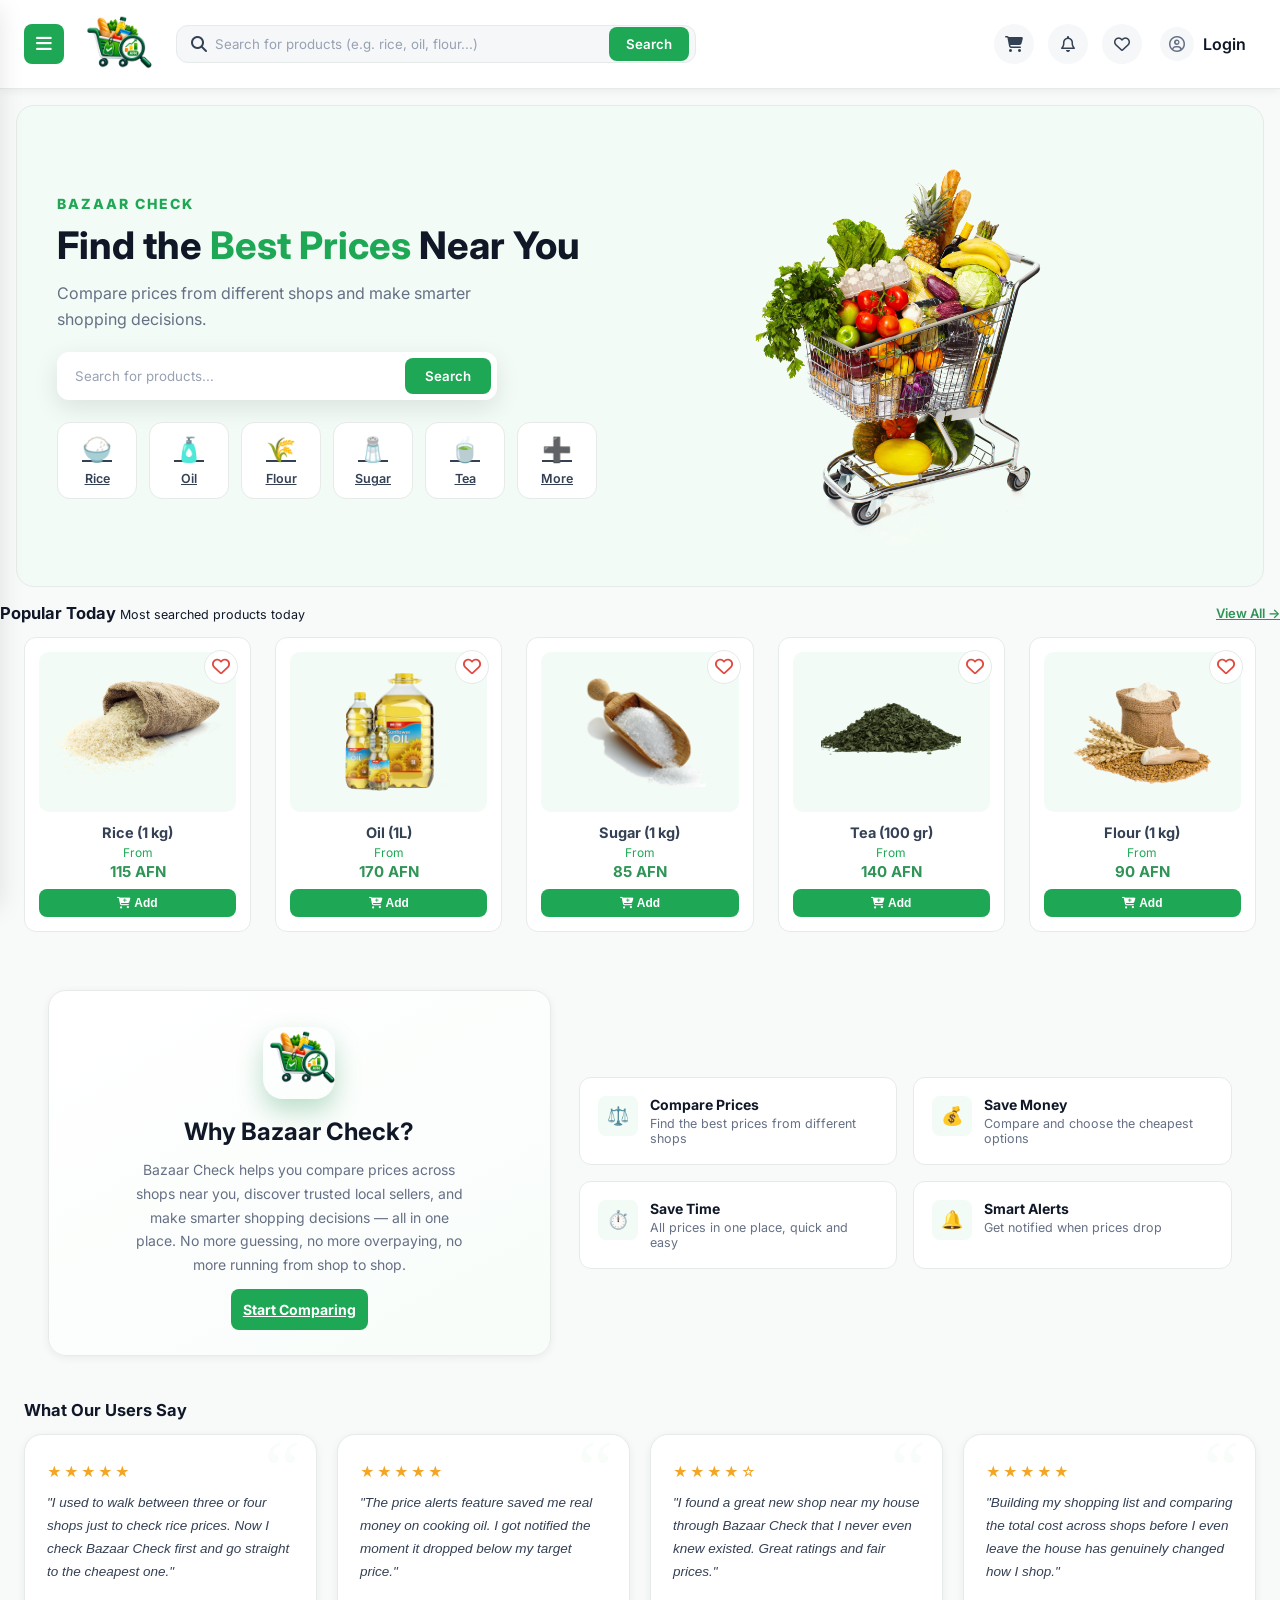
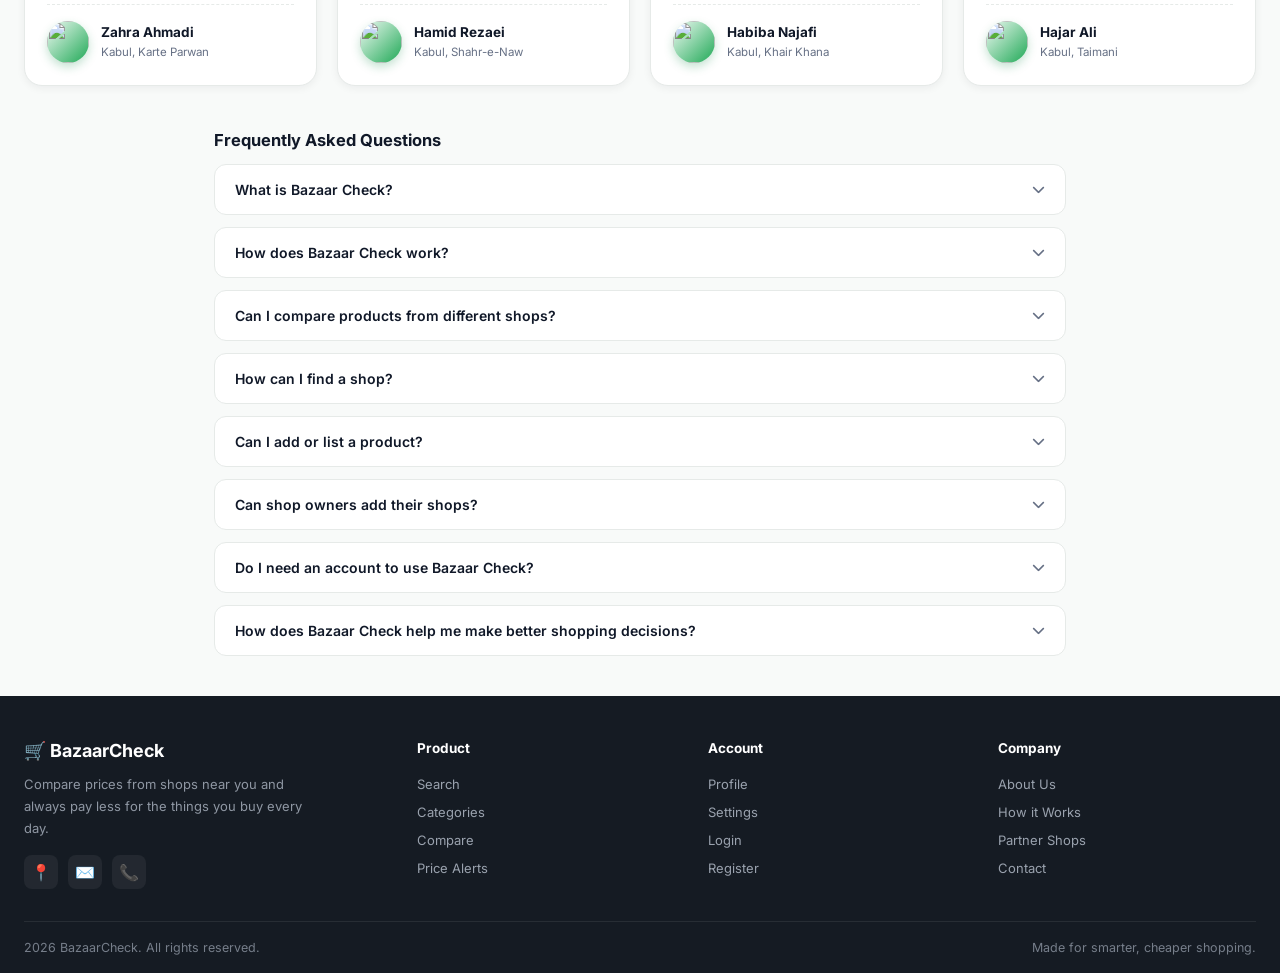
==== commit ad4b3251: "Add the settings page and some other updates" ====
--- a/index.html
+++ b/index.html
@@ -188,15 +188,34 @@
       </div>
 
       <div class="field"><label>Full Name</label><input type="text" id="registerName" placeholder="Enter your name"></div>
-      <div class="field"><label>Email</label><input type="email" id="registerEmail" placeholder="Enter your email"></div>
+
+     <div class="field" id="registerEmailField">
+  <label>Email</label>
+  <input type="email" id="registerEmail" placeholder="Enter your email">
+  <span class="field-error" id="registerEmailError">Please enter a valid email address.</span>
+</div>
 
       <div class="field-row">
-        <div class="field"><label>Password</label><input type="password" id="registerPassword" placeholder="Create a password"></div>
-        <div class="field"><label>Confirm Password</label><input type="password" id="registerConfirmPassword" placeholder="Re-enter password"></div>
-      </div>
+        <div class="field" id="registerPasswordField">
+  <label>Password</label>
+  <input type="password" id="registerPassword" placeholder="Create a password">
+  <span class="field-hint">At least 6 characters, with a letter and a number.</span>
+  <span class="field-error" id="registerPasswordError">Password must be at least 6 characters and include a letter and a number.</span>
+</div>
+
+       <div class="field" id="registerConfirmPasswordField">
+  <label>Confirm Password</label>
+  <input type="password" id="registerConfirmPassword" placeholder="Re-enter password">
+  <span class="field-error" id="registerConfirmPasswordError">Passwords do not match.</span>
+</div>
+</div>
 
       <div class="field-row">
-        <div class="field"><label>Phone</label><input type="text" id="registerPhone" placeholder="+93 7X XXX XXXX"></div>
+        <div class="field" id="registerPhoneField">
+  <label>Phone</label>
+  <input type="tel" id="registerPhone">
+  <span class="field-error" id="registerPhoneError">Please enter a valid phone number.</span>
+</div>
         <div class="field"><label>Location</label><input type="text" id="registerLocation" placeholder="City, Country"></div>
       </div>
 
@@ -680,7 +699,7 @@
       </div>
 
       <div class="foot-bottom">
-        <span><<span id="year"></span> BazaarCheck. All rights reserved.</span>
+        <span><span id="year"></span> BazaarCheck. All rights reserved.</span>
         <span>Made for smarter, cheaper shopping.</span>
       </div>
     </footer>
--- a/index.css
+++ b/index.css
@@ -146,7 +146,7 @@
   transition: var(--transition);
 }
 
-.search-box > i {
+.search-box>i {
   color: var(--text);
 }
 
@@ -389,7 +389,7 @@
   height: 38px;
 
   flex-shrink: 0;
-  margin-left: 12px;
+  margin-left: auto;
 
   display: flex;
   align-items: center;
@@ -634,6 +634,7 @@
   flex-wrap: wrap;
   margin-top: 22px;
 }
+
 .chip {
   display: flex;
   flex-direction: column;
@@ -652,9 +653,11 @@
     0.15s border-color,
     0.15s box-shadow;
 }
+
 .chip .emoji {
   font-size: 24px;
 }
+
 .chip:hover {
   border-color: var(--sidebar-active);
   color: var(--primary-dark);
@@ -669,6 +672,7 @@
   align-items: center;
   margin-bottom: 14px;
 }
+
 .section-title h3,
 .section-heading h3 {
   margin: 0;
@@ -676,22 +680,26 @@
   font-size: 16.5px;
   color: var(--black);
 }
+
 .section-heading {
   display: flex;
   justify-content: space-between;
   align-items: center;
   margin-bottom: 14px;
 }
+
 .section-title a {
   font-size: 13px;
   color: var(--primary-dark);
   font-weight: 600;
 }
+
 .grid {
   display: grid;
   gap: 18px;
   padding: 0 24px;
 }
+
 .grid-5 {
   grid-template-columns: repeat(5, 1fr);
   gap: 24px;
@@ -714,11 +722,13 @@
     0.18s border-color;
   text-decoration: none;
 }
+
 .product-card:hover {
   box-shadow: var(--shadow-md);
   transform: translateY(-4px);
   border-color: var(--primary);
 }
+
 .product-card .thumb {
   background: var(--primary-light);
   border-radius: 10px;
@@ -729,6 +739,7 @@
   font-size: 44px;
   margin-bottom: 12px;
 }
+
 .product-card .thumb img {
   width: 100%;
   height: 100%;
@@ -736,6 +747,7 @@
   display: block;
   padding: 10px;
 }
+
 .product-card .fav-btn {
   position: absolute;
   top: 12px;
@@ -752,24 +764,29 @@
   transition: 0.15s transform;
   cursor: pointer;
 }
+
 .product-card .fav-btn:hover {
   transform: scale(1.12);
 }
+
 .product-link {
   text-decoration: none;
   color: inherit;
 }
+
 .product-card h4 {
   margin: 0 0 4px;
   font-size: 14.5px;
   text-align: center;
 }
+
 .product-card .from {
   font-size: 12px;
   color: var(--primary);
   margin: 0 0 2px;
   text-align: center;
 }
+
 .product-card .price {
   margin: 0;
   font-weight: 700;
@@ -777,10 +794,12 @@
   font-size: 15px;
   text-align: center;
 }
+
 .simple-heart {
   font-size: 18px;
   color: var(--danger);
 }
+
 .filled-heart {
   width: 28px;
   height: 28px;
@@ -938,20 +957,24 @@
 .page-head {
   margin-bottom: 20px;
 }
+
 .page-head h1 {
   font-size: 23px;
   margin-bottom: 5px;
   color: var(--black);
 }
+
 .page-head p {
   color: var(--text-light);
   font-size: 14px;
 }
+
 .filters h4 {
   margin: 0 0 12px;
   font-size: 13.5px;
   color: #1e2530;
 }
+
 .filters hr {
   border: none;
   border-top: 1px solid #e6eae8;
@@ -969,18 +992,21 @@
   margin-bottom: 14px;
   cursor: pointer;
 }
+
 .search-layout {
   display: grid;
   grid-template-columns: 230px 1fr;
   gap: 20px;
   align-items: start;
 }
+
 .filters {
   background: var(--surface);
   border: 1px solid var(--border);
   border-radius: var(--radius-md);
   padding: 18px;
 }
+
 .filter-item {
   display: block;
   padding: 9px 10px;
@@ -990,14 +1016,17 @@
   font-weight: 500;
   text-decoration: none;
 }
+
 .filter-item:hover {
   background: var(--surface-soft);
 }
+
 .filter-item.active {
   background: var(--primary-light);
   color: var(--primary-dark);
   font-weight: 700;
 }
+
 .toolbar {
   display: flex;
   justify-content: space-between;
@@ -1006,10 +1035,12 @@
   gap: 12px;
   margin-bottom: 16px;
 }
+
 .toolbar-left {
   display: flex;
   gap: 10px;
 }
+
 .select-box {
   border: 1px solid var(--border);
   border-radius: var(--radius-sm);
@@ -1017,6 +1048,7 @@
   font-size: 13px;
   background: var(--surface);
 }
+
 .filter-toggle {
   display: none;
   background: var(--surface-soft);
@@ -1027,17 +1059,20 @@
   font-weight: 600;
   cursor: pointer;
 }
+
 .table-card {
   background: var(--surface);
   border: 1px solid var(--border);
   border-radius: var(--radius-md);
   overflow-x: auto;
 }
+
 .price-table {
   width: 100%;
   border-collapse: collapse;
   font-size: 13.5px;
 }
+
 .price-table th {
   text-align: left;
   background: var(--surface-soft);
@@ -1047,19 +1082,23 @@
   padding: 12px 16px;
   border-bottom: 1px solid var(--border);
 }
+
 .price-table td {
   padding: 13px 16px;
   border-bottom: 1px solid var(--border);
 }
+
 .price-table tr:last-child td {
   border-bottom: none;
 }
+
 .shop-cell {
   display: flex;
   align-items: center;
   gap: 10px;
   font-weight: 600;
 }
+
 .shop-avatar {
   width: 32px;
   height: 32px;
@@ -1069,10 +1108,12 @@
   align-items: center;
   justify-content: center;
 }
+
 .price-cell {
   font-weight: 700;
   color: var(--primary-dark);
 }
+
 .lowest-tag {
   background: var(--primary-light);
   color: var(--primary-dark);
@@ -1081,6 +1122,7 @@
   padding: 2px 7px;
   border-radius: 6px;
   margin-left: 6px;
+
   .sidebar::-webkit-scrollbar {
     width: 6px;
   }
@@ -1098,6 +1140,7 @@
     background: #666;
   }
 }
+
 .btn-view {
   display: inline-block;
   background: var(--primary);
@@ -1108,28 +1151,33 @@
   padding: 7px 14px;
   border-radius: var(--radius-sm);
 }
+
 .stat-row {
   display: grid;
   grid-template-columns: repeat(3, 1fr);
   gap: 14px;
   margin-top: 16px;
 }
+
 .stat-box {
   background: var(--primary-light);
   border: 1px solid var(--border);
   border-radius: var(--radius-md);
   padding: 14px 16px;
 }
+
 .stat-label {
   font-size: 12px;
   color: var(--text-light);
   margin-bottom: 4px;
 }
+
 .stat-value {
   font-size: 18px;
   font-weight: 700;
   color: var(--primary-dark);
 }
+
 .stat-value span {
   font-size: 12px;
   font-weight: 500;
@@ -1141,20 +1189,25 @@
   color: var(--text-light);
   margin-bottom: 14px;
 }
+
 .crumbs a {
   color: var(--text-light);
   text-decoration: none;
 }
+
 .crumbs a:hover {
   color: var(--primary-dark);
 }
+
 .crumbs span {
   margin: 0 4px;
 }
+
 .crumbs .current {
   color: var(--black);
   font-weight: 600;
 }
+
 .product-layout {
   display: grid;
   grid-template-columns: 320px 1fr;
@@ -1170,6 +1223,7 @@
   padding: 20px;
   text-align: center;
 }
+
 .summary-thumb {
   background: var(--surface-soft);
   border-radius: var(--radius-sm);
@@ -1179,32 +1233,38 @@
   justify-content: center;
   margin-bottom: 14px;
 }
+
 .summary-thumb img {
   max-width: 90px;
   max-height: 90px;
   object-fit: contain;
 }
+
 .product-summary h2 {
   margin: 0 0 6px;
   font-size: 19px;
   color: var(--black);
 }
+
 .summary-rating {
   font-size: 13px;
   color: var(--black);
   margin-bottom: 12px;
 }
+
 .summary-label {
   font-size: 13px;
   color: var(--text-light);
   margin: 10px 0 4px;
 }
+
 .summary-price {
   font-weight: 800;
   font-size: 18px;
   color: var(--primary-dark);
   margin: 0 0 16px;
 }
+
 .btn-outline-full {
   width: 100%;
   background: var(--surface);
@@ -1218,14 +1278,17 @@
   margin-bottom: 10px;
   transition: var(--transition);
 }
+
 .btn-outline-full:hover {
   background: var(--primary-light);
 }
+
 .btn-outline-full.is-favorited {
   background: var(--primary);
   color: var(--white);
   border-color: var(--primary);
 }
+
 .btn-ghost-full {
   width: 100%;
   background: var(--surface-soft);
@@ -1238,6 +1301,7 @@
   cursor: pointer;
   transition: var(--transition);
 }
+
 .btn-ghost-full:hover {
   background: var(--border);
 }
@@ -1249,17 +1313,20 @@
   border-radius: var(--radius-md);
   padding: 18px;
 }
+
 .history-preview p {
   margin: 0;
   font-size: 13px;
   color: var(--text-light);
   line-height: 1.6;
 }
+
 .history-preview a {
   color: var(--primary-dark);
   font-weight: 600;
   text-decoration: none;
 }
+
 /*  shops page cards    */
 .shop-card {
   display: block;
@@ -1271,16 +1338,20 @@
   color: var(--text);
   transition: var(--transition);
 }
+
 .shop-card:hover {
   box-shadow: var(--shadow-md);
   transform: translateY(-3px);
   border-color: var(--primary-light);
 }
+
 .shop-card-thumb {
   background: var(--surface-soft);
   border-radius: var(--radius-sm);
-  height: 160px; /* make the image area taller */
-  overflow: hidden; /* keep image inside rounded corners */
+  height: 160px;
+  /* make the image area taller */
+  overflow: hidden;
+  /* keep image inside rounded corners */
   margin-bottom: 12px;
 }
 
@@ -1290,6 +1361,7 @@
   object-fit: cover;
   display: block;
 }
+
 #shopImage {
   width: 100%;
   height: 450px;
@@ -1298,29 +1370,35 @@
   border-radius: 12px;
   display: block;
 }
+
 .shop-card h4 {
   margin: 0 0 4px;
   font-size: 14.5px;
   color: var(--black);
 }
+
 .shop-card-location {
   font-size: 12.5px;
   color: var(--text-light);
   margin: 0 0 10px;
 }
+
 .shop-card-meta {
   display: flex;
   justify-content: space-between;
   font-size: 12.5px;
   margin-bottom: 6px;
 }
+
 .shop-card-rating {
   font-weight: 700;
   color: var(--black);
 }
+
 .shop-card-distance {
   color: var(--text-light);
 }
+
 .shop-card-count {
   font-size: 12px;
   color: var(--text-light);
@@ -1328,6 +1406,7 @@
   padding-top: 6px;
   border-top: 1px solid var(--border);
 }
+
 .shops-grid {
   display: grid;
   grid-template-columns: repeat(3, 1fr);
@@ -1346,6 +1425,7 @@
   flex-wrap: wrap;
   margin-bottom: 20px;
 }
+
 .shop-header-thumb {
   width: 100px;
   height: 90px;
@@ -1356,20 +1436,24 @@
   justify-content: center;
   flex-shrink: 0;
 }
+
 .shop-header-thumb img {
   max-width: 50px;
   max-height: 50px;
   object-fit: contain;
 }
+
 .shop-header-info {
   flex: 1;
   min-width: 220px;
 }
+
 .shop-header-info h2 {
   margin: 0 0 6px;
   font-size: 20px;
   color: var(--black);
 }
+
 .shop-header-meta {
   display: flex;
   gap: 14px;
@@ -1384,18 +1468,21 @@
   gap: 20px;
   align-items: start;
 }
+
 .shop-about-card {
   background: var(--surface);
   border: 1px solid var(--border);
   border-radius: var(--radius-md);
   padding: 20px;
 }
+
 .shop-about-text {
   font-size: 13.5px;
   color: var(--text-light);
   line-height: 1.6;
   margin: 4px 0;
 }
+
 .shop-about-card hr {
   border: none;
   border-top: 1px solid var(--border);
@@ -1407,10 +1494,12 @@
   padding: 50px 20px;
   color: var(--text-light);
 }
+
 .empty-state h3 {
   color: var(--black);
   margin-bottom: 6px;
 }
+
 /*   Categories Css codes   */
 
 /* ================================
@@ -1425,6 +1514,7 @@
   color: var(--text);
   margin-bottom: 22px;
 }
+
 .categories-banner strong {
   color: var(--primary-dark);
 }
@@ -1446,6 +1536,7 @@
   color: var(--text);
   transition: var(--transition);
 }
+
 .category-card:hover {
   box-shadow: var(--shadow-md);
   transform: translateY(-4px);
@@ -1463,6 +1554,7 @@
   margin: 0 auto 14px;
   transition: var(--transition);
 }
+
 .category-card:hover .category-card-thumb {
   transform: scale(1.08);
 }
@@ -1472,6 +1564,7 @@
   font-size: 14.5px;
   color: var(--black);
 }
+
 .category-card-count {
   font-size: 12px;
   color: var(--text-light);
@@ -1483,6 +1576,7 @@
   background: linear-gradient(135deg, var(--primary), var(--primary-dark));
   border-color: transparent;
 }
+
 .category-card.featured h4,
 .category-card.featured .category-card-count {
   color: var(--white);
@@ -1519,9 +1613,11 @@
   cursor: pointer;
   transition: var(--transition);
 }
+
 .add-cart-btn:hover {
   background: var(--primary-dark);
 }
+
 /* ================================
    CART PAGE
 ================================ */
@@ -1546,6 +1642,7 @@
   padding: 16px 0;
   border-bottom: 1px solid var(--border);
 }
+
 .cart-item:last-child {
   border-bottom: none;
 }
@@ -1566,11 +1663,13 @@
   flex: 1;
   min-width: 0;
 }
+
 .cart-item-info h5 {
   margin: 0 0 3px;
   font-size: 14px;
   color: var(--black);
 }
+
 .cart-item-info span {
   font-size: 12px;
   color: var(--text-light);
@@ -1584,6 +1683,7 @@
   overflow: hidden;
   flex-shrink: 0;
 }
+
 .cart-qty button {
   width: 28px;
   height: 28px;
@@ -1593,9 +1693,11 @@
   color: var(--text);
   cursor: pointer;
 }
+
 .cart-qty button:hover {
   background: var(--border);
 }
+
 .cart-qty span {
   width: 30px;
   text-align: center;
@@ -1626,6 +1728,7 @@
   flex-shrink: 0;
   transition: var(--transition);
 }
+
 .cart-remove-btn:hover {
   background: var(--danger);
   color: var(--white);
@@ -1640,6 +1743,7 @@
   position: sticky;
   top: 90px;
 }
+
 .summary-row {
   display: flex;
   justify-content: space-between;
@@ -1647,11 +1751,13 @@
   color: var(--text-light);
   margin-bottom: 8px;
 }
+
 .cart-summary-card hr {
   border: none;
   border-top: 1px solid var(--border);
   margin: 14px 0;
 }
+
 .summary-total {
   background: var(--primary-light);
   border-radius: var(--radius-sm);
@@ -1663,6 +1769,7 @@
   font-size: 13px;
   color: var(--text);
 }
+
 .summary-total span:last-child {
   font-size: 19px;
   font-weight: 800;
@@ -1682,9 +1789,11 @@
   margin-bottom: 10px;
   transition: var(--transition);
 }
+
 .btn-primary-full:hover {
   background: var(--primary-dark);
 }
+
 .btn-ghost-full {
   width: 100%;
   background: var(--surface-soft);
@@ -1697,9 +1806,11 @@
   cursor: pointer;
   transition: var(--transition);
 }
+
 .btn-ghost-full:hover {
   background: var(--border);
 }
+
 .cart-hint {
   font-size: 12px;
   color: var(--text-light);
@@ -1712,6 +1823,7 @@
   padding: 50px 20px;
   color: var(--text-light);
 }
+
 .cart-empty i {
   font-size: 38px;
   margin-bottom: 12px;
@@ -1775,6 +1887,7 @@
   .cart-layout {
     grid-template-columns: 1fr;
   }
+
   .cart-summary-card {
     position: static;
   }
@@ -1791,11 +1904,13 @@
   flex-shrink: 0;
   overflow: hidden;
 }
+
 .cart-item-thumb img {
   max-width: 36px;
   max-height: 36px;
   object-fit: contain;
 }
+
 /*  Modal for find combination  */
 
 .combo-modal {
@@ -1808,6 +1923,7 @@
   justify-content: center;
   padding: 20px;
 }
+
 .combo-modal-box {
   background: var(--surface);
   border-radius: var(--radius-lg);
@@ -1817,16 +1933,19 @@
   max-height: 80vh;
   overflow-y: auto;
 }
+
 .combo-modal-head {
   display: flex;
   justify-content: space-between;
   align-items: center;
   margin-bottom: 16px;
 }
+
 .combo-modal-head h3 {
   margin: 0;
   font-size: 17px;
 }
+
 .combo-modal-close {
   width: 30px;
   height: 30px;
@@ -1836,6 +1955,7 @@
   color: var(--text);
   cursor: pointer;
 }
+
 .combo-row {
   display: flex;
   justify-content: space-between;
@@ -1844,13 +1964,16 @@
   border-bottom: 1px solid var(--border);
   font-size: 13.5px;
 }
+
 .combo-row:last-child {
   border-bottom: none;
 }
+
 .combo-row .combo-shop {
   color: var(--text-light);
   font-size: 12px;
 }
+
 .combo-savings {
   background: var(--primary-light);
   border-radius: var(--radius-sm);
@@ -1858,16 +1981,19 @@
   margin-top: 14px;
   text-align: center;
 }
+
 .combo-savings .amount {
   font-size: 22px;
   font-weight: 800;
   color: var(--primary-dark);
   display: block;
 }
+
 .combo-savings .label {
   font-size: 12.5px;
   color: var(--text);
 }
+
 /* Empty Modal for find combination button */
 
 .empty-cart-message {
@@ -1939,6 +2065,7 @@
 .compare-picker {
   margin-bottom: 16px;
 }
+
 .compare-picker .select-box {
   width: 100%;
   max-width: 360px;
@@ -1951,6 +2078,7 @@
   gap: 10px;
   margin-bottom: 20px;
 }
+
 .compare-chip {
   display: flex;
   align-items: center;
@@ -1962,6 +2090,7 @@
   font-size: 13px;
   font-weight: 600;
 }
+
 .compare-chip button {
   width: 20px;
   height: 20px;
@@ -1975,6 +2104,7 @@
   align-items: center;
   justify-content: center;
 }
+
 .compare-chip button:hover {
   background: var(--white);
 }
@@ -1982,14 +2112,17 @@
 .compare-cell-empty {
   color: var(--text-muted);
 }
+
 .compare-cell-best {
   color: var(--primary-dark);
   font-weight: 700;
 }
+
 .compare-total-best {
   color: var(--primary-dark);
   font-weight: 800;
 }
+
 .compare-row-winner {
   background: var(--primary-light);
 }
@@ -2038,6 +2171,7 @@
 .compare-picker .select-box option[value=""] {
   color: var(--text-muted);
 }
+
 .compare-picker .select-box option {
   color: var(--text);
   padding: 10px;
@@ -2058,6 +2192,7 @@
   padding: 16px 0;
   border-bottom: 1px solid var(--border);
 }
+
 .fav-item:last-child {
   border-bottom: none;
 }
@@ -2073,6 +2208,7 @@
   flex-shrink: 0;
   overflow: hidden;
 }
+
 .fav-item-thumb img {
   max-width: 36px;
   max-height: 36px;
@@ -2083,11 +2219,13 @@
   flex: 1;
   min-width: 0;
 }
+
 .fav-item-info h5 {
   margin: 0 0 3px;
   font-size: 14px;
   color: var(--black);
 }
+
 .fav-item-info span {
   font-size: 12px;
   color: var(--text-light);
@@ -2107,6 +2245,7 @@
   gap: 8px;
   flex-shrink: 0;
 }
+
 .fav-add-cart-btn {
   background: var(--primary-light);
   color: var(--primary-dark);
@@ -2119,6 +2258,7 @@
   white-space: nowrap;
   transition: var(--transition);
 }
+
 .fav-add-cart-btn:hover {
   background: var(--primary);
   color: var(--white);
@@ -2138,6 +2278,7 @@
   flex-shrink: 0;
   transition: var(--transition);
 }
+
 .fav-remove-btn:hover {
   background: var(--danger);
   color: var(--white);
@@ -2147,6 +2288,7 @@
   text-align: center;
   padding: 50px 20px;
 }
+
 .fav-empty-icon {
   width: 75px;
   height: 75px;
@@ -2157,20 +2299,24 @@
   align-items: center;
   justify-content: center;
 }
+
 .fav-empty-icon i {
   font-size: 30px;
   color: var(--primary);
 }
+
 .fav-empty h3 {
   margin: 0 0 8px;
   font-size: 19px;
   color: var(--black);
 }
+
 .fav-empty p {
   margin: 0 0 20px;
   color: var(--text-light);
   font-size: 13px;
 }
+
 /*          Clear all favorites confirm box            */
 .clear-fav-confirm {
   display: inline-flex;
@@ -2237,6 +2383,7 @@
     transform: translateX(0);
   }
 }
+
 /*   ADD PRICE ALERT MODAL     */
 
 .alert-modal {
@@ -2354,7 +2501,7 @@
   position: relative;
 }
 
-.alert-select-wrapper > i:first-child {
+.alert-select-wrapper>i:first-child {
   position: absolute;
 
   left: 15px;
@@ -2431,6 +2578,7 @@
 
   transition: var(--transition);
 }
+
 .alert-price-wrapper:focus-within {
   border-color: var(--primary);
 
@@ -2584,12 +2732,14 @@
     transform: translateY(0) scale(1);
   }
 }
+
 .alert-list-card {
   background: var(--surface);
   border: 1px solid var(--border);
   border-radius: var(--radius-md);
   padding: 8px 20px;
 }
+
 .alert-item {
   display: flex;
   align-items: center;
@@ -2597,9 +2747,11 @@
   padding: 16px 0;
   border-bottom: 1px solid var(--border);
 }
+
 .alert-item:last-child {
   border-bottom: none;
 }
+
 .alert-item-thumb {
   width: 52px;
   height: 52px;
@@ -2611,15 +2763,18 @@
   flex-shrink: 0;
   overflow: hidden;
 }
+
 .alert-item-thumb img {
   max-width: 36px;
   max-height: 36px;
   object-fit: contain;
 }
+
 .alert-item-info {
   flex: 1;
   min-width: 0;
 }
+
 .alert-item-info h5 {
   margin: 0 0 3px;
   font-size: 14px;
@@ -2628,20 +2783,24 @@
   align-items: center;
   gap: 8px;
 }
+
 .alert-item-info span {
   font-size: 12px;
   color: var(--text-light);
 }
+
 .alert-status {
   font-size: 11px;
   font-weight: 700;
   padding: 2px 8px;
   border-radius: 20px;
 }
+
 .alert-status.triggered {
   background: var(--primary-light);
   color: var(--primary-dark);
 }
+
 .alert-status.waiting {
   background: var(--surface-soft);
   color: var(--text-light);
@@ -2654,11 +2813,13 @@
   height: 24px;
   flex-shrink: 0;
 }
+
 .switch input {
   opacity: 0;
   width: 0;
   height: 0;
 }
+
 .slider {
   position: absolute;
   cursor: pointer;
@@ -2667,6 +2828,7 @@
   border-radius: 24px;
   transition: var(--transition);
 }
+
 .slider::before {
   content: "";
   position: absolute;
@@ -2678,10 +2840,12 @@
   border-radius: 50%;
   transition: var(--transition);
 }
-.switch input:checked + .slider {
+
+.switch input:checked+.slider {
   background: var(--primary);
 }
-.switch input:checked + .slider::before {
+
+.switch input:checked+.slider::before {
   transform: translateX(18px);
 }
 
@@ -2699,6 +2863,7 @@
   flex-shrink: 0;
   transition: var(--transition);
 }
+
 .alert-remove-btn:hover {
   background: var(--danger);
   color: var(--white);
@@ -2708,6 +2873,7 @@
   text-align: center;
   padding: 50px 20px;
 }
+
 .alert-empty-icon {
   width: 75px;
   height: 75px;
@@ -2718,15 +2884,18 @@
   align-items: center;
   justify-content: center;
 }
+
 .alert-empty-icon i {
   font-size: 30px;
   color: var(--primary);
 }
+
 .alert-empty h3 {
   margin: 0 0 8px;
   font-size: 19px;
   color: var(--black);
 }
+
 .alert-empty p {
   margin: 0;
   color: var(--text-light);
@@ -2734,708 +2903,1023 @@
 }
 
 /*    price-history page    */
-.history-picker{
-    margin-bottom:18px;
-}
-.history-picker .select-box{
-    max-width:280px;
-}
-
-.history-chart-card{
-    padding:24px 24px 12px;
-}
-#historyChart{
-    width:100%;
-    height:220px;
-    display:block;
-}
-.history-chart-labels{
-    display:flex;
-    justify-content:space-between;
-    padding:8px 4px 0;
-    font-size:11.5px;
-    color:var(--text-light);
-}
-
-.history-trend-badge{
-    display:inline-flex;
-    align-items:center;
-    gap:6px;
-    font-size:12.5px;
-    font-weight:700;
-    padding:5px 12px;
-    border-radius:20px;
-    margin-bottom:14px;
-}
-.history-trend-badge.up{
-    background:#fdeeee;
-    color:var(--danger);
-}
-.history-trend-badge.down{
-    background:var(--primary-light);
-    color:var(--primary-dark);
-}
+.history-picker {
+  margin-bottom: 18px;
+}
+
+.history-picker .select-box {
+  max-width: 280px;
+}
+
+.history-chart-card {
+  padding: 24px 24px 12px;
+}
+
+#historyChart {
+  width: 100%;
+  height: 220px;
+  display: block;
+}
+
+.history-chart-labels {
+  display: flex;
+  justify-content: space-between;
+  padding: 8px 4px 0;
+  font-size: 11.5px;
+  color: var(--text-light);
+}
+
+.history-trend-badge {
+  display: inline-flex;
+  align-items: center;
+  gap: 6px;
+  font-size: 12.5px;
+  font-weight: 700;
+  padding: 5px 12px;
+  border-radius: 20px;
+  margin-bottom: 14px;
+}
+
+.history-trend-badge.up {
+  background: #fdeeee;
+  color: var(--danger);
+}
+
+.history-trend-badge.down {
+  background: var(--primary-light);
+  color: var(--primary-dark);
+}
+
 /*     Profile page    */
-.profile-header{
-    background:linear-gradient(120deg, var(--surface), var(--primary-light) 160%);
-    border:1px solid var(--border);
-    border-radius:var(--radius-lg);
-    padding:24px;
-    display:flex;
-    align-items:center;
-    gap:20px;
-    flex-wrap:wrap;
-    margin-bottom:20px;
-}
-.profile-avatar{
-    width:88px;
-    height:88px;
-    border-radius:50%;
-    object-fit:cover;
-    border:3px solid var(--primary-light);
-    flex-shrink:0;
-}
-.profile-header-info{
-    flex:1;
-    min-width:200px;
-}
-.profile-header-info h2{
-    margin:0 0 6px;
-    font-size:20px;
-    color:var(--black);
-}
-.profile-header-meta{
-    display:flex;
-    gap:14px;
-    flex-wrap:wrap;
-    font-size:13px;
-    color:var(--text-light);
-}
-
-.profile-grid{
-    display:grid;
-    grid-template-columns:1fr 1fr;
-    gap:20px;
-}
-
-.profile-card-title{
-    margin:0 0 12px;
-    font-size:15px;
-    color:var(--black);
-}
-.profile-row{
-    display:flex;
-    justify-content:space-between;
-    align-items:center;
-    padding:11px 0;
-    border-bottom:1px solid var(--border);
-    font-size:13.5px;
-}
-.profile-row:last-child{
-    border-bottom:none;
-}
-.profile-row span:first-child{
-    color:var(--text-light);
-}
-.profile-row span:last-child{
-    font-weight:600;
-    color:var(--black);
-}
-.profile-stat{
-    color:var(--primary-dark) !important;
-    font-weight:700 !important;
-}
-
+.profile-header {
+  background: linear-gradient(120deg,
+      var(--surface),
+      var(--primary-light) 160%);
+  border: 1px solid var(--border);
+  border-radius: var(--radius-lg);
+  padding: 24px;
+  display: flex;
+  align-items: center;
+  gap: 20px;
+  flex-wrap: wrap;
+  margin-bottom: 20px;
+}
+
+.profile-avatar {
+  width: 88px;
+  height: 88px;
+  border-radius: 50%;
+  object-fit: cover;
+  border: 3px solid var(--primary-light);
+  flex-shrink: 0;
+}
+
+.profile-header-info {
+  flex: 1;
+  min-width: 200px;
+}
+
+.profile-header-info h2 {
+  margin: 0 0 6px;
+  font-size: 20px;
+  color: var(--black);
+}
+
+.profile-header-meta {
+  display: flex;
+  gap: 14px;
+  flex-wrap: wrap;
+  font-size: 13px;
+  color: var(--text-light);
+}
+
+.profile-grid {
+  display: grid;
+  grid-template-columns: 1fr 1fr;
+  gap: 20px;
+}
+
+.profile-card-title {
+  margin: 0 0 12px;
+  font-size: 15px;
+  color: var(--black);
+}
+
+.profile-row {
+  display: flex;
+  justify-content: space-between;
+  align-items: center;
+  padding: 11px 0;
+  border-bottom: 1px solid var(--border);
+  font-size: 13.5px;
+}
+
+.profile-row:last-child {
+  border-bottom: none;
+}
+
+.profile-row span:first-child {
+  color: var(--text-light);
+}
+
+.profile-row span:last-child {
+  font-weight: 600;
+  color: var(--black);
+}
+
+.profile-stat {
+  color: var(--primary-dark) !important;
+  font-weight: 700 !important;
+}
 
 /*  AUTH MODAL / LOGIN-REQUIRED MESSAGE */
-.auth-modal, .site-message{
-    position:fixed;
-    inset:0;
-    background:rgba(16,24,40,0.55);
-    z-index:80;
-    display:flex;
-    align-items:center;
-    justify-content:center;
-    padding:20px;
-}
-.auth-modal-box, .site-message-box{
-    background:var(--surface);
-    border-radius:var(--radius-lg);
-    padding:28px;
-    max-width:380px;
-    width:100%;
-    position:relative;
-}
-.auth-modal-close{
-    position:absolute;
-    top:16px; right:16px;
-    width:30px; height:30px;
-    border-radius:50%;
-    background:var(--surface-soft);
-    border:none;
-    color:var(--text);
-    cursor:pointer;
-}
-.auth-modal-box h2{
-    margin:0 0 4px;
-    font-size:20px;
-}
-.auth-modal-sub{
-    color:var(--text-light);
-    font-size:13px;
-    margin:0 0 18px;
-}
-.auth-modal-switch{
-    text-align:center;
-    font-size:13px;
-    color:var(--text-light);
-    margin-top:14px;
-}
-.auth-modal-switch a{
-    color:var(--primary-dark);
-    font-weight:700;
-}
-
-.site-message-box{
-    text-align:center;
-    max-width:340px;
-}
-.site-message-icon{
-    width:60px; height:60px;
-    margin:0 auto 16px;
-    border-radius:50%;
-    background:var(--primary-light);
-    color:var(--primary-dark);
-    display:flex;
-    align-items:center;
-    justify-content:center;
-    font-size:24px;
-}
-.site-message-box h3{
-    margin:0 0 8px;
-    font-size:18px;
-}
-.site-message-box p{
-    color:var(--text-light);
-    font-size:13.5px;
-    margin:0 0 20px;
-    line-height:1.5;
-}
-.site-message-box .btn-ghost-full{
-    margin-top:8px;
+.auth-modal,
+.site-message {
+  position: fixed;
+  inset: 0;
+  background: rgba(16, 24, 40, 0.55);
+  z-index: 80;
+  display: flex;
+  align-items: center;
+  justify-content: center;
+  padding: 20px;
+}
+
+.auth-modal-box,
+.site-message-box {
+  background: var(--surface);
+  border-radius: var(--radius-lg);
+  padding: 28px;
+  max-width: 380px;
+  width: 100%;
+  position: relative;
+}
+
+.auth-modal-close {
+  position: absolute;
+  top: 16px;
+  right: 16px;
+  width: 30px;
+  height: 30px;
+  border-radius: 50%;
+  background: var(--surface-soft);
+  border: none;
+  color: var(--text);
+  cursor: pointer;
+}
+
+.auth-modal-box h2 {
+  margin: 0 0 4px;
+  font-size: 20px;
+}
+
+.auth-modal-sub {
+  color: var(--text-light);
+  font-size: 13px;
+  margin: 0 0 18px;
+}
+
+.auth-modal-switch {
+  text-align: center;
+  font-size: 13px;
+  color: var(--text-light);
+  margin-top: 14px;
+}
+
+.auth-modal-switch a {
+  color: var(--primary-dark);
+  font-weight: 700;
+}
+
+.site-message-box {
+  text-align: center;
+  max-width: 340px;
+}
+
+.site-message-icon {
+  width: 60px;
+  height: 60px;
+  margin: 0 auto 16px;
+  border-radius: 50%;
+  background: var(--primary-light);
+  color: var(--primary-dark);
+  display: flex;
+  align-items: center;
+  justify-content: center;
+  font-size: 24px;
+}
+
+.site-message-box h3 {
+  margin: 0 0 8px;
+  font-size: 18px;
+}
+
+.site-message-box p {
+  color: var(--text-light);
+  font-size: 13.5px;
+  margin: 0 0 20px;
+  line-height: 1.5;
+}
+
+.site-message-box .btn-ghost-full {
+  margin-top: 8px;
 }
 
 /* logged-out topbar icon */
-.topbar-avatar{
-    width:34px; height:34px;
-    border-radius:50%;
-    background:var(--surface-soft);
-    display:flex;
-    align-items:center;
-    justify-content:center;
-    color:var(--text-light);
-    font-size:16px;
-    overflow:hidden;
-    flex-shrink:0;
-}
-.topbar-avatar img{
-    width:100%; height:100%;
-    object-fit:cover;
-    display:none;
-}
-
+.topbar-avatar {
+  width: 34px;
+  height: 34px;
+  border-radius: 50%;
+  background: var(--surface-soft);
+  display: flex;
+  align-items: center;
+  justify-content: center;
+  color: var(--text-light);
+  font-size: 16px;
+  overflow: hidden;
+  flex-shrink: 0;
+}
+
+.topbar-avatar img {
+  width: 100%;
+  height: 100%;
+  object-fit: cover;
+  display: none;
+}
 
 /*  REGISTER FORM ADDITIONS  */
-.field-row{
-    display:grid;
-    grid-template-columns:1fr 1fr;
-    gap:12px;
-}
-.field-row .field{
-    margin-bottom:16px;
-}
-
-.avatar-upload{
-    display:flex;
-    align-items:center;
-    gap:14px;
-    margin-bottom:20px;
-}
-.avatar-upload-preview{
-    width:56px;
-    height:56px;
-    border-radius:50%;
-    background:var(--surface-soft);
-    border:1.5px solid var(--border);
-    display:flex;
-    align-items:center;
-    justify-content:center;
-    overflow:hidden;
-    flex-shrink:0;
-    color:var(--text-light);
-    font-size:22px;
-}
-.avatar-upload-preview img{
-    width:100%;
-    height:100%;
-    object-fit:cover;
-}
-.avatar-upload-btn{
-    display:inline-flex;
-    align-items:center;
-    gap:7px;
-    background:var(--surface-soft);
-    border:1px solid var(--border);
-    border-radius:var(--radius-sm);
-    padding:9px 14px;
-    font-size:12.5px;
-    font-weight:600;
-    color:var(--text);
-    cursor:pointer;
-    transition:var(--transition);
-}
-.avatar-upload-btn:hover{
-    background:var(--border);
-}
-
-.auth-error{
-    background:#fdeeee;
-    color:var(--danger);
-    border-radius:var(--radius-sm);
-    padding:9px 12px;
-    font-size:12.5px;
-    margin:-6px 0 14px;
-}
-
-.auth-modal-box{
-    max-height:88vh;
-    overflow-y:auto;
+.field-row {
+  display: grid;
+  grid-template-columns: 1fr 1fr;
+  gap: 12px;
+}
+
+.field-row .field {
+  margin-bottom: 16px;
+}
+
+.avatar-upload {
+  display: flex;
+  align-items: center;
+  gap: 14px;
+  margin-bottom: 20px;
+}
+
+.avatar-upload-preview {
+  width: 56px;
+  height: 56px;
+  border-radius: 50%;
+  background: var(--surface-soft);
+  border: 1.5px solid var(--border);
+  display: flex;
+  align-items: center;
+  justify-content: center;
+  overflow: hidden;
+  flex-shrink: 0;
+  color: var(--text-light);
+  font-size: 22px;
+}
+
+.avatar-upload-preview img {
+  width: 100%;
+  height: 100%;
+  object-fit: cover;
+}
+
+.avatar-upload-btn {
+  display: inline-flex;
+  align-items: center;
+  gap: 7px;
+  background: var(--surface-soft);
+  border: 1px solid var(--border);
+  border-radius: var(--radius-sm);
+  padding: 9px 14px;
+  font-size: 12.5px;
+  font-weight: 600;
+  color: var(--text);
+  cursor: pointer;
+  transition: var(--transition);
+}
+
+.avatar-upload-btn:hover {
+  background: var(--border);
+}
+
+.auth-error {
+  background: #fdeeee;
+  color: var(--danger);
+  border-radius: var(--radius-sm);
+  padding: 9px 12px;
+  font-size: 12.5px;
+  margin: -6px 0 14px;
+}
+
+.auth-modal-box {
+  max-height: 88vh;
+  overflow-y: auto;
 }
 
 /* AUTH MODAL — REFINED INPUT & LAYOUT STYLING */
-.auth-modal-box{
-    box-shadow:0 24px 60px rgba(16,24,40,0.25);
-    border:1px solid var(--border);
-}
-
-.auth-modal-box .field{
-    margin-bottom:16px;
-}
-.auth-modal-box .field label{
-    display:block;
-    font-size:12.5px;
-    font-weight:600;
-    color:var(--text);
-    margin-bottom:6px;
-}
-.auth-modal-box .field input{
-    width:100%;
-    padding:12px 14px;
-    border:1.5px solid var(--border);
-    border-radius:var(--radius-sm);
-    font-size:14px;
-    color:var(--black);
-    background:var(--surface-soft);
-    outline:none;
-    transition:var(--transition);
-}
-.auth-modal-box .field input::placeholder{
-    color:var(--text-muted);
-}
-.auth-modal-box .field input:focus{
-    border-color:var(--primary);
-    background:var(--surface);
-    box-shadow:0 0 0 3px var(--primary-light);
-}
-
-.auth-modal-box .btn-primary-full{
-    width:100%;
-    padding:13px;
-    font-size:14.5px;
-    font-weight:700;
-    border-radius:var(--radius-sm);
-    background:var(--primary);
-    color:var(--white);
-    border:none;
-    cursor:pointer;
-    transition:var(--transition);
-    margin-top:4px;
-}
-.auth-modal-box .btn-primary-full:hover{
-    background:var(--primary-dark);
-    transform:translateY(-1px);
-    box-shadow:0 6px 16px rgba(23,138,76,0.28);
-}
-.auth-modal-box .btn-primary-full:active{
-    transform:translateY(0);
-}
-
-.auth-modal-box h2{
-    font-size:22px;
-    color:var(--black);
-    font-weight:700;
-}
-
-/* avatar upload area, refined */
-.avatar-upload{
-    background:var(--surface-soft);
-    border:1px dashed var(--border);
-    border-radius:var(--radius-md);
-    padding:14px;
-}
-.avatar-upload-preview{
-    width:60px;
-    height:60px;
-    box-shadow:0 2px 6px rgba(16,24,40,0.08);
-}
-.avatar-upload-btn{
-    box-shadow:0 1px 3px rgba(16,24,40,0.06);
-}
-.avatar-upload-btn:hover{
-    border-color:var(--primary);
-    color:var(--primary-dark);
+.auth-modal-box {
+  box-shadow: 0 24px 60px rgba(16, 24, 40, 0.25);
+  border: 1px solid var(--border);
+}
+
+.auth-modal-box .field {
+  margin-bottom: 16px;
+}
+
+.auth-modal-box .field label {
+  display: block;
+  font-size: 12.5px;
+  font-weight: 600;
+  color: var(--text);
+  margin-bottom: 6px;
+}
+
+.auth-modal-box .field input {
+  width: 100%;
+  padding: 12px 14px;
+  border: 1.5px solid var(--border);
+  border-radius: var(--radius-sm);
+  font-size: 14px;
+  color: var(--black);
+  background: var(--surface-soft);
+  outline: none;
+  transition: var(--transition);
+}
+
+.auth-modal-box .field input::placeholder {
+  color: var(--text-muted);
+}
+
+.auth-modal-box .field input:focus {
+  border-color: var(--primary);
+  background: var(--surface);
+  box-shadow: 0 0 0 3px var(--primary-light);
+}
+
+.auth-modal-box .btn-primary-full {
+  width: 100%;
+  padding: 13px;
+  font-size: 14.5px;
+  font-weight: 700;
+  border-radius: var(--radius-sm);
+  background: var(--primary);
+  color: var(--white);
+  border: none;
+  cursor: pointer;
+  transition: var(--transition);
+  margin-top: 4px;
+}
+
+.auth-modal-box .btn-primary-full:hover {
+  background: var(--primary-dark);
+  transform: translateY(-1px);
+  box-shadow: 0 6px 16px rgba(23, 138, 76, 0.28);
+}
+
+.auth-modal-box .btn-primary-full:active {
+  transform: translateY(0);
+}
+
+.auth-modal-box h2 {
+  font-size: 22px;
+  color: var(--black);
+  font-weight: 700;
+}
+
+/* avatar upload area */
+.avatar-upload {
+  background: var(--surface-soft);
+  border: 1px dashed var(--border);
+  border-radius: var(--radius-md);
+  padding: 14px;
+}
+
+.avatar-upload-preview {
+  width: 60px;
+  height: 60px;
+  box-shadow: 0 2px 6px rgba(16, 24, 40, 0.08);
+}
+
+.avatar-upload-btn {
+  box-shadow: 0 1px 3px rgba(16, 24, 40, 0.06);
+}
+
+.avatar-upload-btn:hover {
+  border-color: var(--primary);
+  color: var(--primary-dark);
 }
 
 /* close button polish */
-.auth-modal-close{
-    background:var(--surface-soft);
-    transition:var(--transition);
-}
-.auth-modal-close:hover{
-    background:var(--danger);
-    color:var(--white);
-    transform:rotate(90deg);
+.auth-modal-close {
+  background: var(--surface-soft);
+  transition: var(--transition);
+}
+
+.auth-modal-close:hover {
+  background: var(--danger);
+  color: var(--white);
+  transform: rotate(90deg);
 }
 
 /* smooth entrance animation */
-.auth-modal-box{
-    animation:authModalIn 0.25s ease;
-}
-@keyframes authModalIn{
-    from{ opacity:0; transform:translateY(12px) scale(0.98); }
-    to{ opacity:1; transform:translateY(0) scale(1); }
-}
-
-.auth-error{
-    display:flex;
-    align-items:center;
-    gap:8px;
-    font-weight:600;
-}
-.auth-error::before{
-    content:"⚠";
-    font-size:14px;
-}
+.auth-modal-box {
+  animation: authModalIn 0.25s ease;
+}
+
+@keyframes authModalIn {
+  from {
+    opacity: 0;
+    transform: translateY(12px) scale(0.98);
+  }
+
+  to {
+    opacity: 1;
+    transform: translateY(0) scale(1);
+  }
+}
+
+.auth-error {
+  display: flex;
+  align-items: center;
+  gap: 8px;
+  font-weight: 600;
+}
+
+.auth-error::before {
+  content: "⚠";
+  font-size: 14px;
+}
+
 /*  WHY BAZAARCHECK  */
-.why-grid{
-    display:grid;
-    grid-template-columns:1fr 1.3fr;
-    gap:28px;
-    align-items:center;
-    max-width:1300px;
-    margin:0 auto;
-    padding:0 24px;
-}
-
-.why-brand{
-    background:linear-gradient(150deg, var(--surface), var(--primary-light) 180%);
-    border:1px solid var(--border);
-    border-radius:var(--radius-lg);
-    padding:36px 30px;
-    text-align:center;
-    box-shadow:var(--shadow-sm);
-}
-.why-brand-logo{
-    display:flex;
-    justify-content:center;
-    margin-bottom:18px;
-}
-.why-logo-dot{
-    width:72px;
-    height:72px;
-    font-size:34px;
-    border-radius:20px;
-    box-shadow:0 12px 26px rgba(23,138,76,0.28);
-}
-.why-brand h2{
-    font-size:24px;
-    margin:0 0 12px;
-    color:var(--black);
-}
-.why-brand p{
-    color:var(--text-light);
-    font-size:14px;
-    line-height:1.7;
-    margin:0 auto 22px;
-    max-width:340px;
-}
-.why-brand-cta{
-    max-width:220px;
-    margin:0 auto;
-}
-
-.why-feature-strip{
-    grid-template-columns:repeat(2, 1fr);
-    margin:0;
+.why-grid {
+  display: grid;
+  grid-template-columns: 1fr 1.3fr;
+  gap: 28px;
+  align-items: center;
+  max-width: 1300px;
+  margin: 0 auto;
+  padding: 0 24px;
+}
+
+.why-brand {
+  background: linear-gradient(150deg,
+      var(--surface),
+      var(--primary-light) 180%);
+  border: 1px solid var(--border);
+  border-radius: var(--radius-lg);
+  padding: 36px 30px;
+  text-align: center;
+  box-shadow: var(--shadow-sm);
+}
+
+.why-brand-logo {
+  display: flex;
+  justify-content: center;
+  margin-bottom: 18px;
+}
+
+.why-logo-dot {
+  width: 72px;
+  height: 72px;
+  font-size: 34px;
+  border-radius: 20px;
+  box-shadow: 0 12px 26px rgba(23, 138, 76, 0.28);
+}
+
+.why-brand h2 {
+  font-size: 24px;
+  margin: 0 0 12px;
+  color: var(--black);
+}
+
+.why-brand p {
+  color: var(--text-light);
+  font-size: 14px;
+  line-height: 1.7;
+  margin: 0 auto 22px;
+  max-width: 340px;
+}
+
+.why-brand-cta {
+  max-width: 220px;
+  margin: 0 auto;
+}
+
+.why-feature-strip {
+  grid-template-columns: repeat(2, 1fr);
+  margin: 0;
 }
 
 /* ============ TESTIMONIALS  ============ */
-.testimonials-section{
-    max-width:1300px;
-    margin:44px auto 0;
-    padding:0 24px;
-}
-.testimonial-grid{
-    display:grid;
-    grid-template-columns:repeat(4, 1fr);
-    gap:20px;
-}
-.testimonial-card{
-    position:relative;
-    background:var(--surface);
-    border:1px solid var(--border);
-    border-radius:var(--radius-lg);
-    padding:28px 22px 22px;
-    transition:var(--transition);
-    box-shadow:var(--shadow-sm);
-    overflow:hidden;
-}
-.testimonial-card::before{
-    content:"\201C";
-    position:absolute;
-    top:-6px;
-    right:16px;
-    font-size:80px;
-    font-family:Georgia, serif;
-    color:var(--primary-light);
-    opacity:0.5;
-    line-height:1;
-    pointer-events:none;
-}
-.testimonial-card::after{
-    content:"";
-    position:absolute;
-    top:0;
-    left:0;
-    right:0;
-    height:4px;
-    background:linear-gradient(90deg, var(--primary), var(--primary-light));
-    transform:scaleX(0);
-    transform-origin:left;
-    transition:transform var(--transition);
-}
-.testimonial-card:hover{
-    box-shadow:var(--shadow-md);
-    transform:translateY(-6px);
-    border-color:var(--primary-light);
-}
-.testimonial-card:hover::after{
-    transform:scaleX(1);
-}
-.testimonial-stars{
-    color:#f5a524;
-    font-size:14px;
-    letter-spacing:2px;
-    margin-bottom:12px;
-    position:relative;
-    z-index:1;
-}
-.testimonial-text{
-    font-size:13.5px;
-    color:var(--text);
-    line-height:1.7;
-    margin:0 0 20px;
-    position:relative;
-    z-index:1;
-    font-style:italic;
-}
-.testimonial-user{
-    display:flex;
-    align-items:center;
-    gap:12px;
-    padding-top:16px;
-    border-top:1px dashed var(--border);
-    position:relative;
-    z-index:1;
-}
-.testimonial-avatar{
-    width:42px;
-    height:42px;
-    border-radius:50%;
-    background:linear-gradient(135deg, var(--primary-light), var(--primary));
-    display:flex;
-    align-items:center;
-    justify-content:center;
-    font-size:19px;
-    flex-shrink:0;
-    box-shadow:0 4px 10px rgba(23,138,76,0.25);
-}
-.testimonial-user h5{
-    margin:0;
-    font-size:13.5px;
-    color:var(--black);
-    font-weight:700;
-}
-.testimonial-user span{
-    font-size:11.5px;
-    color:var(--text-light);
-}
-
-.testimonial-avatar{
-    width:42px;
-    height:42px;
-    border-radius:50%;
-    background:linear-gradient(135deg, var(--primary-light), var(--primary));
-    display:flex;
-    align-items:center;
-    justify-content:center;
-    font-size:19px;
-    flex-shrink:0;
-    box-shadow:0 4px 10px rgba(23,138,76,0.25);
-    overflow:hidden;
-}
-
-.testimonial-avatar img{
-    width:100%;
-    height:100%;
-    object-fit:cover;
-    display:block;
-} 
-
+.testimonials-section {
+  max-width: 1300px;
+  margin: 44px auto 0;
+  padding: 0 24px;
+}
+
+.testimonial-grid {
+  display: grid;
+  grid-template-columns: repeat(4, 1fr);
+  gap: 20px;
+}
+
+.testimonial-card {
+  position: relative;
+  background: var(--surface);
+  border: 1px solid var(--border);
+  border-radius: var(--radius-lg);
+  padding: 28px 22px 22px;
+  transition: var(--transition);
+  box-shadow: var(--shadow-sm);
+  overflow: hidden;
+}
+
+.testimonial-card::before {
+  content: "\201C";
+  position: absolute;
+  top: -6px;
+  right: 16px;
+  font-size: 80px;
+  font-family: Georgia, serif;
+  color: var(--primary-light);
+  opacity: 0.5;
+  line-height: 1;
+  pointer-events: none;
+}
+
+.testimonial-card::after {
+  content: "";
+  position: absolute;
+  top: 0;
+  left: 0;
+  right: 0;
+  height: 4px;
+  background: linear-gradient(90deg, var(--primary), var(--primary-light));
+  transform: scaleX(0);
+  transform-origin: left;
+  transition: transform var(--transition);
+}
+
+.testimonial-card:hover {
+  box-shadow: var(--shadow-md);
+  transform: translateY(-6px);
+  border-color: var(--primary-light);
+}
+
+.testimonial-card:hover::after {
+  transform: scaleX(1);
+}
+
+.testimonial-stars {
+  color: #f5a524;
+  font-size: 14px;
+  letter-spacing: 2px;
+  margin-bottom: 12px;
+  position: relative;
+  z-index: 1;
+}
+
+.testimonial-text {
+  font-size: 13.5px;
+  color: var(--text);
+  line-height: 1.7;
+  margin: 0 0 20px;
+  position: relative;
+  z-index: 1;
+  font-style: italic;
+}
+
+.testimonial-user {
+  display: flex;
+  align-items: center;
+  gap: 12px;
+  padding-top: 16px;
+  border-top: 1px dashed var(--border);
+  position: relative;
+  z-index: 1;
+}
+
+.testimonial-avatar {
+  width: 42px;
+  height: 42px;
+  border-radius: 50%;
+  background: linear-gradient(135deg, var(--primary-light), var(--primary));
+  display: flex;
+  align-items: center;
+  justify-content: center;
+  font-size: 19px;
+  flex-shrink: 0;
+  box-shadow: 0 4px 10px rgba(23, 138, 76, 0.25);
+}
+
+.testimonial-user h5 {
+  margin: 0;
+  font-size: 13.5px;
+  color: var(--black);
+  font-weight: 700;
+}
+
+.testimonial-user span {
+  font-size: 11.5px;
+  color: var(--text-light);
+}
+
+.testimonial-avatar {
+  width: 42px;
+  height: 42px;
+  border-radius: 50%;
+  background: linear-gradient(135deg, var(--primary-light), var(--primary));
+  display: flex;
+  align-items: center;
+  justify-content: center;
+  font-size: 19px;
+  flex-shrink: 0;
+  box-shadow: 0 4px 10px rgba(23, 138, 76, 0.25);
+  overflow: hidden;
+}
+
+.testimonial-avatar img {
+  width: 100%;
+  height: 100%;
+  object-fit: cover;
+  display: block;
+}
 
 /* FAQ  Sectionn */
-.faq-section{
-    max-width:1300px;   
-    margin:44px auto 0;
-    padding:0 24px;
-}
-.faq-list{
-    display:flex;
-    flex-direction:column;
-    gap:12px;
-    max-width:900px;  
-}
-
-.faq-section{
-    max-width:900px;
-    margin:44px auto 0;
-    padding:0 24px;
-}
-.faq-list{
-    display:flex;
-    flex-direction:column;
-    gap:12px;
-}
-.faq-item{
-    background:var(--surface);
-    border:1px solid var(--border);
-    border-radius:var(--radius-md);
-    overflow:hidden;
-    transition:border-color var(--transition), box-shadow var(--transition);
-}
-.faq-item.open{
-    border-color:var(--primary-light);
-    box-shadow:var(--shadow-sm);
-}
-
-.faq-question{
-    width:100%;
-    display:flex;
-    align-items:center;
-    justify-content:space-between;
-    gap:12px;
-    background:none;
-    border:none;
-    padding:16px 20px;
-    font-size:14px;
-    font-weight:600;
-    color:var(--black);
-    text-align:left;
-    cursor:pointer;
-    font-family:inherit;
-}
-.faq-item.open .faq-question{
-    color:var(--primary-dark);
-}
-
-.faq-icon{
-    color:var(--text-light);
-    font-size:13px;
-    flex-shrink:0;
-    transition:transform var(--transition), color var(--transition);
-}
-.faq-item.open .faq-icon{
-    transform:rotate(180deg);
-    color:var(--primary);
-}
-
-.faq-answer{
-    max-height:0;
-    overflow:hidden;
-    transition:max-height 0.3s ease, padding 0.3s ease;
-    padding:0 20px;
-}
-.faq-item.open .faq-answer{
-    padding:0 20px 18px;
-}
-.faq-answer p{
-    margin:0;
-    font-size:13.5px;
-    color:var(--text-light);
-    line-height:1.65;
-}
-@media (max-width:1100px){
-    .testimonial-grid{
-        grid-template-columns:repeat(2, 1fr);
-    }
-}
-@media (max-width:560px){
-    .testimonial-grid{
-        grid-template-columns:1fr;
-    }
-}
-@media (max-width:1100px){
-    .why-grid{
-        grid-template-columns:1fr;
-    }
-}
-@media (max-width:560px){
-    .why-feature-strip{
-        grid-template-columns:1fr;
-    }
-    .why-brand{
-        padding:28px 20px;
-    }
-}
-
-
-@media (max-width:480px){
-    .field-row{
-        grid-template-columns:1fr;
-    }
-    .auth-modal-box{
-        padding:22px;
-    }
-}
-
-@media (max-width:1100px){
-    .testimonial-grid{ grid-template-columns:repeat(2, 1fr); }
-}
-@media (max-width:560px){
-    .testimonial-grid{ grid-template-columns:1fr; }
-}
-
-@media (max-width:900px){
-    .profile-grid{
-        grid-template-columns:1fr;
-    }
-    .profile-header{
-        text-align:center;
-        justify-content:center;
-    }
-    .profile-header-meta{
-        justify-content:center;
-    }
+.faq-section {
+  max-width: 1300px;
+  margin: 44px auto 0;
+  padding: 0 24px;
+}
+
+.faq-list {
+  display: flex;
+  flex-direction: column;
+  gap: 12px;
+  max-width: 900px;
+}
+
+.faq-section {
+  max-width: 900px;
+  margin: 44px auto 0;
+  padding: 0 24px;
+}
+
+.faq-list {
+  display: flex;
+  flex-direction: column;
+  gap: 12px;
+}
+
+.faq-item {
+  background: var(--surface);
+  border: 1px solid var(--border);
+  border-radius: var(--radius-md);
+  overflow: hidden;
+  transition:
+    border-color var(--transition),
+    box-shadow var(--transition);
+}
+
+.faq-item.open {
+  border-color: var(--primary-light);
+  box-shadow: var(--shadow-sm);
+}
+
+.faq-question {
+  width: 100%;
+  display: flex;
+  align-items: center;
+  justify-content: space-between;
+  gap: 12px;
+  background: none;
+  border: none;
+  padding: 16px 20px;
+  font-size: 14px;
+  font-weight: 600;
+  color: var(--black);
+  text-align: left;
+  cursor: pointer;
+  font-family: inherit;
+}
+
+.faq-item.open .faq-question {
+  color: var(--primary-dark);
+}
+
+.faq-icon {
+  color: var(--text-light);
+  font-size: 13px;
+  flex-shrink: 0;
+  transition:
+    transform var(--transition),
+    color var(--transition);
+}
+
+.faq-item.open .faq-icon {
+  transform: rotate(180deg);
+  color: var(--primary);
+}
+
+.faq-answer {
+  max-height: 0;
+  overflow: hidden;
+  transition:
+    max-height 0.3s ease,
+    padding 0.3s ease;
+  padding: 0 20px;
+}
+
+.faq-item.open .faq-answer {
+  padding: 0 20px 18px;
+}
+
+.faq-answer p {
+  margin: 0;
+  font-size: 13.5px;
+  color: var(--text-light);
+  line-height: 1.65;
+}
+
+/*  SETTINGS PAGE */
+.settings-grid {
+  display: grid;
+  grid-template-columns: 1fr 1fr;
+  gap: 20px;
+  align-items: start;
+}
+
+.settings-toggle-row {
+  display: flex;
+  justify-content: space-between;
+  align-items: center;
+  gap: 14px;
+  padding: 14px 0;
+  border-bottom: 1px solid var(--border);
+}
+
+.settings-toggle-row:last-child {
+  border-bottom: none;
+}
+
+.settings-toggle-row h5 {
+  margin: 0 0 3px;
+  font-size: 13.5px;
+  color: var(--black);
+}
+
+.settings-toggle-row span {
+  font-size: 12px;
+  color: var(--text-light);
+}
+
+.btn-outline {
+  background: var(--surface);
+  color: var(--primary-dark);
+  border: 1.5px solid var(--primary);
+  border-radius: var(--radius-sm);
+  padding: 10px 18px;
+  font-weight: 600;
+  font-size: 13.5px;
+  cursor: pointer;
+  transition: var(--transition);
+}
+
+.btn-outline:hover {
+  background: var(--primary-light);
+}
+
+.settings-success {
+  background: var(--primary-light);
+  color: var(--primary-dark);
+  border-radius: var(--radius-sm);
+  padding: 9px 12px;
+  font-size: 12.5px;
+  font-weight: 600;
+  margin: -6px 0 14px;
+  display: flex;
+  align-items: center;
+  gap: 6px;
+}
+
+.danger-zone {
+  border-color: #f3c7c4;
+}
+
+.danger-text {
+  font-size: 13px;
+  color: var(--text-light);
+  line-height: 1.6;
+  margin: 0 0 16px;
+}
+
+.btn-danger-outline {
+  background: var(--surface);
+  color: var(--danger);
+  border: 1.5px solid #f3c7c4;
+  border-radius: var(--radius-sm);
+  padding: 10px 18px;
+  font-weight: 600;
+  font-size: 13.5px;
+  cursor: pointer;
+  transition: var(--transition);
+}
+
+.btn-danger-outline:hover {
+  background: var(--danger);
+  color: var(--white);
+  border-color: var(--danger);
+}
+
+/*  FORM FIELDS — REFINED*/
+.field {
+  margin-bottom: 18px;
+}
+
+.field label {
+  display: block;
+  font-size: 12.5px;
+  font-weight: 700;
+  color: var(--text);
+  margin-bottom: 7px;
+  letter-spacing: 0.01em;
+  text-transform: uppercase;
+  opacity: 0.85;
+}
+
+.field input,
+.field select,
+.field textarea {
+  width: 100%;
+  padding: 12px 14px;
+  border: 1.5px solid var(--border);
+  border-radius: var(--radius-sm);
+  font-size: 14.5px;
+  font-family: inherit;
+  color: var(--black);
+  background: var(--surface-soft);
+  outline: none;
+  transition: var(--transition);
+}
+
+.field input::placeholder {
+  color: var(--text-muted);
+  font-weight: 400;
+}
+
+.field input:hover {
+  border-color: var(--text-muted);
+}
+
+.field input:focus {
+  border-color: var(--primary);
+  background: var(--surface);
+  box-shadow: 0 0 0 4px var(--primary-light);
+}
+
+.field input:disabled {
+  background: var(--surface-soft);
+  color: var(--text-muted);
+  cursor: not-allowed;
+}
+
+/*   PER-FIELD VALIDATION ERRORS */
+.field-error {
+  display: none;
+  align-items: center;
+  gap: 6px;
+  color: var(--danger);
+  font-size: 12px;
+  font-weight: 600;
+  margin-top: 6px;
+}
+
+.field-error.show {
+  display: flex;
+}
+
+.field-error::before {
+  content: "⚠";
+  font-size: 12px;
+}
+
+.field.has-error input {
+  border-color: var(--danger);
+  background: #fef2f2;
+}
+
+.field.has-error input:focus {
+  box-shadow: 0 0 0 4px rgba(224, 72, 63, 0.12);
+}
+
+.field-hint {
+  font-size: 11.5px;
+  color: var(--text-muted);
+  margin-top: 5px;
+}
+
+/* Eye icon in password input */
+.password-wrap {
+  position: relative;
+  width: 100%;
+}
+
+.password-wrap input {
+  width: 100%;
+  padding-right: 42px;
+  box-sizing: border-box;
+}
+
+.password-toggle {
+  position: absolute;
+  right: 12px;
+  top: 50%;
+  transform: translateY(-50%);
+  background: none;
+  border: none;
+  cursor: pointer;
+  color: #667085;
+  font-size: 15px;
+  padding: 4px;
+}
+
+.password-toggle:hover {
+  color: #178a4c;
+}
+
+
+@media (max-width: 900px) {
+  .settings-grid {
+    grid-template-columns: 1fr;
+  }
+}
+
+@media (max-width: 1100px) {
+  .testimonial-grid {
+    grid-template-columns: repeat(2, 1fr);
+  }
+}
+
+@media (max-width: 560px) {
+  .testimonial-grid {
+    grid-template-columns: 1fr;
+  }
+}
+
+@media (max-width: 1100px) {
+  .why-grid {
+    grid-template-columns: 1fr;
+  }
+}
+
+@media (max-width: 560px) {
+  .why-feature-strip {
+    grid-template-columns: 1fr;
+  }
+
+  .why-brand {
+    padding: 28px 20px;
+  }
+}
+
+@media (max-width: 480px) {
+  .field-row {
+    grid-template-columns: 1fr;
+  }
+
+  .auth-modal-box {
+    padding: 22px;
+  }
+}
+
+@media (max-width: 1100px) {
+  .testimonial-grid {
+    grid-template-columns: repeat(2, 1fr);
+  }
+}
+
+@media (max-width: 560px) {
+  .testimonial-grid {
+    grid-template-columns: 1fr;
+  }
+}
+
+@media (max-width: 900px) {
+  .profile-grid {
+    grid-template-columns: 1fr;
+  }
+
+  .profile-header {
+    text-align: center;
+    justify-content: center;
+  }
+
+  .profile-header-meta {
+    justify-content: center;
+  }
 }
 
 @media (max-width: 500px) {
@@ -3489,17 +3973,20 @@
     width: 100%;
   }
 }
+
 /* favorites page responsive */
 
 @media (max-width: 560px) {
   .fav-item {
     flex-wrap: wrap;
   }
+
   .fav-item-price {
     order: 1;
     text-align: left;
     margin-left: 66px;
   }
+
   .fav-item-actions {
     order: 2;
     margin-left: auto;
@@ -3512,22 +3999,26 @@
     grid-template-columns: repeat(3, 1fr);
   }
 }
+
 @media (max-width: 700px) {
   .categories-grid {
     grid-template-columns: repeat(2, 1fr);
   }
 }
+
 /* responsive of shops cards */
 @media (max-width: 1100px) {
   .shops-grid {
     grid-template-columns: repeat(2, 1fr);
   }
 }
+
 @media (max-width: 560px) {
   .shops-grid {
     grid-template-columns: 1fr;
   }
 }
+
 /* +++++++++ */
 
 @media (max-width: 900px) {
@@ -3540,16 +4031,20 @@
   .search-layout {
     grid-template-columns: 1fr;
   }
+
   .filters {
     display: none;
   }
+
   .filters.open {
     display: block;
   }
+
   .filter-toggle {
     display: inline-block;
   }
 }
+
 @media (max-width: 700px) {
   .stat-row {
     grid-template-columns: 1fr;
@@ -3596,9 +4091,11 @@
   .feature-strip {
     grid-template-columns: repeat(2, 1fr);
   }
+
   .foot-top {
     grid-template-columns: 1.2fr 1fr 1fr;
   }
+
   .foot-col:last-child {
     display: none;
   }
@@ -3608,12 +4105,15 @@
   .feature-strip {
     grid-template-columns: 1fr;
   }
+
   .foot-top {
     grid-template-columns: 1fr 1fr;
   }
+
   .foot-brand {
     grid-column: 1 / -1;
   }
+
   .foot-bottom {
     flex-direction: column;
     text-align: center;
@@ -3631,6 +4131,7 @@
     display: none;
   }
 }
+
 .bars {
   padding-right: 6px;
 }
@@ -3662,13 +4163,16 @@
     font-size: 16px;
   }
 }
+
 @media (max-width: 900px) {
   .search-layout {
     grid-template-columns: 1fr;
   }
+
   .filters {
     display: none;
   }
+
   .filters.open {
     display: block;
   }
@@ -3678,5 +4182,4 @@
   .filter-toggle {
     display: inline-block;
   }
-}
-
+}
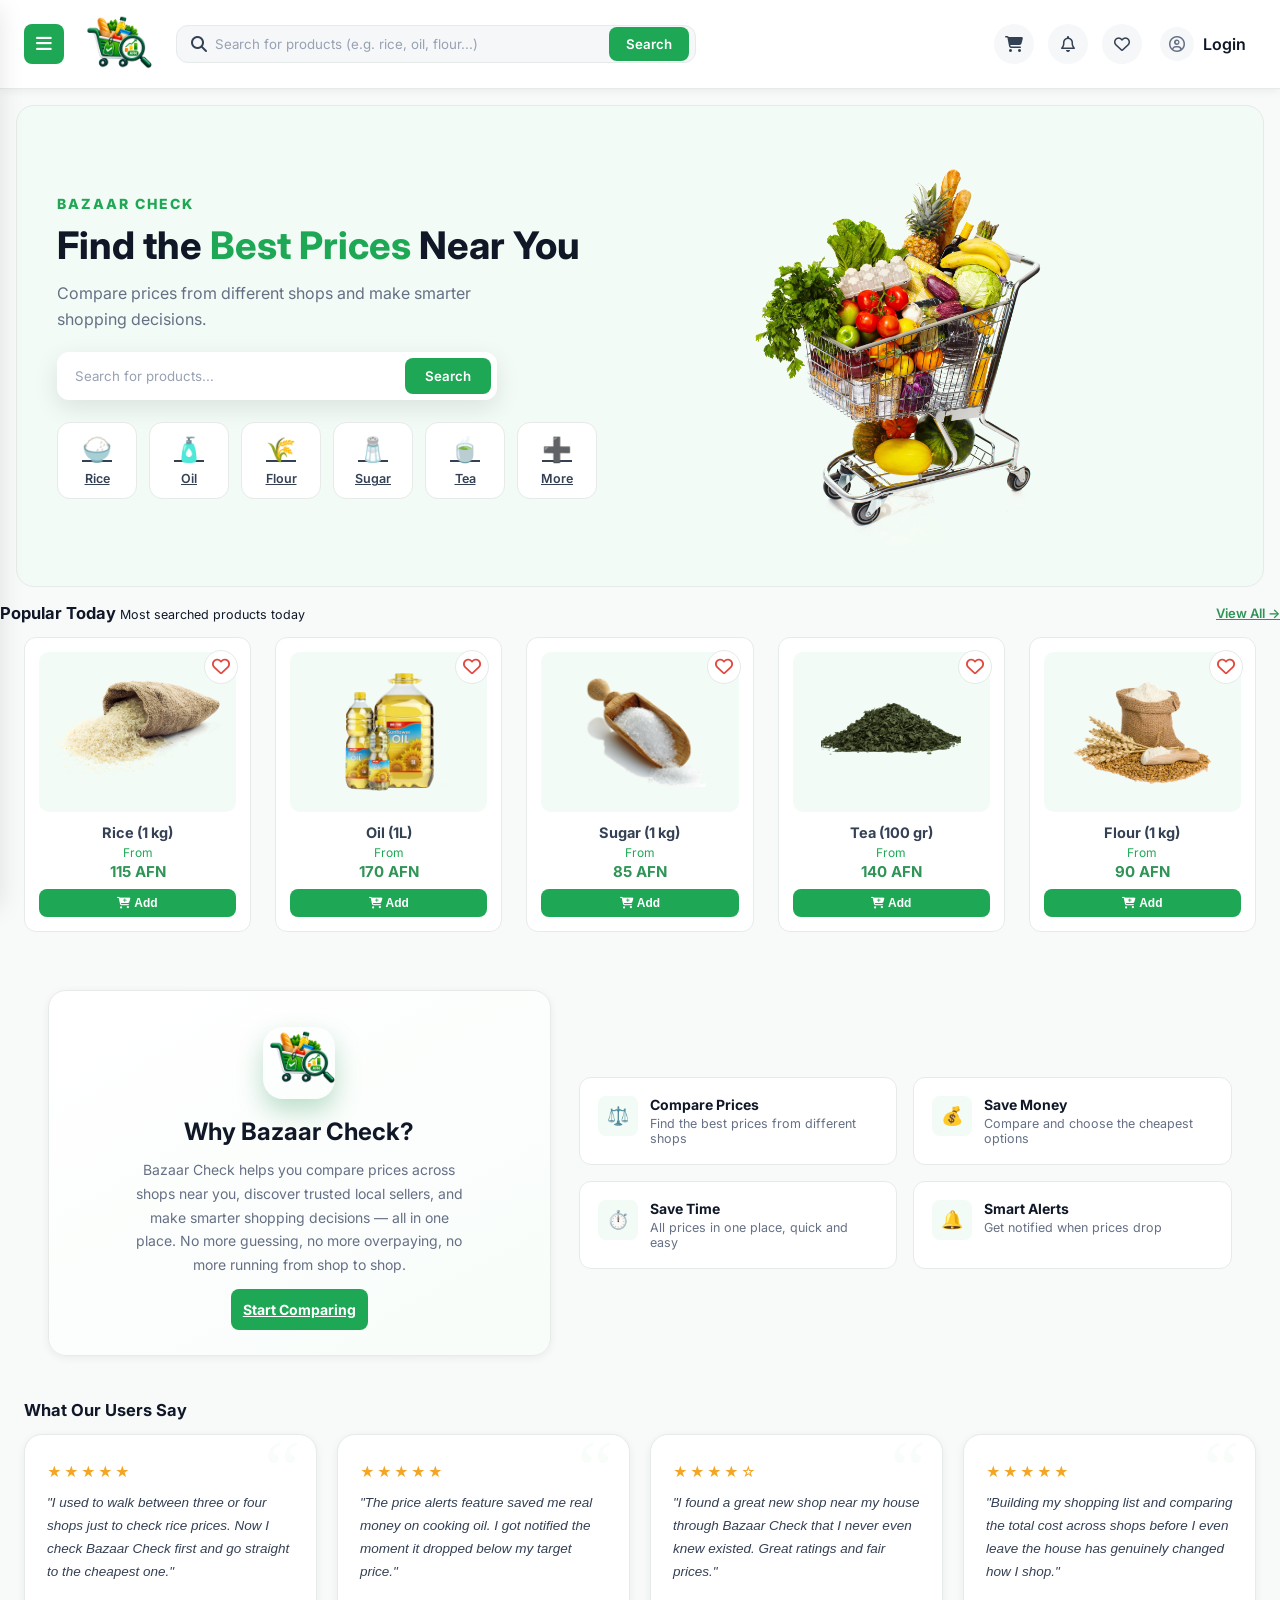
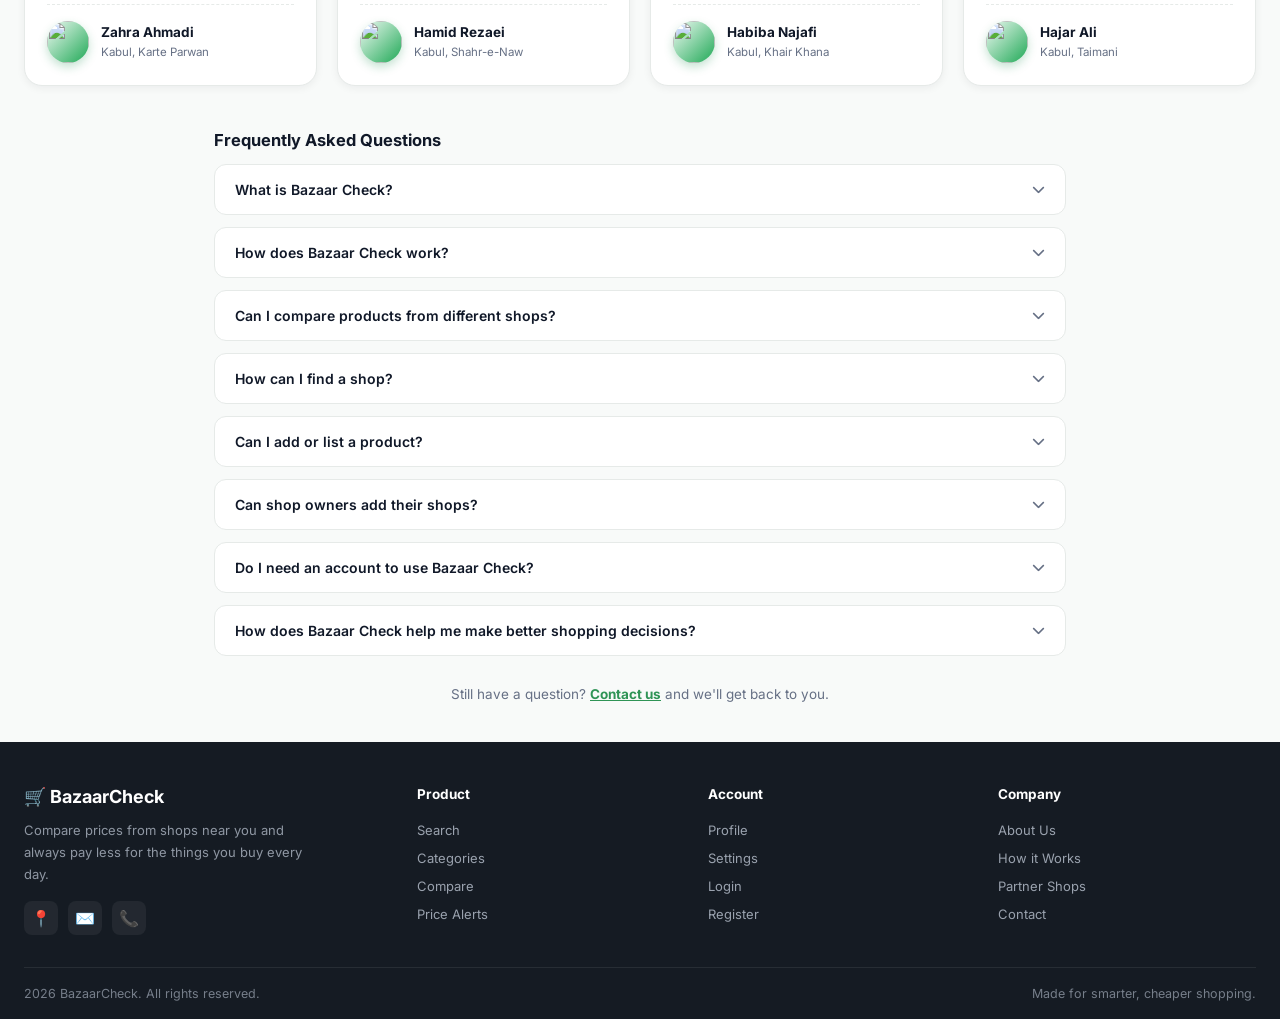
==== commit d8d3c4b9: "Add the contact page and fix the header's search bar error" ====
--- a/index.html
+++ b/index.html
@@ -2,6 +2,12 @@
 <html lang="en">
   <head>
     <meta charset="UTF-8" />
+    <script>
+  (function(){
+    var theme = localStorage.getItem('bazaarCheckTheme') || 'light';
+    document.documentElement.setAttribute('data-theme', theme);
+  })();
+</script>
     <meta name="viewport" content="width=device-width, initial-scale=1.0" />
     <link rel="stylesheet" href="index.css" />
     <link
@@ -24,7 +30,7 @@
         <img src="images/logo.png" alt="logo" class="logo-png" />
       </div>
 
-      <form class="search-box">
+      <form class="search-box" action="search.html" method="GET">
         <span class="search-icon">
           <i class="fa-solid fa-magnifying-glass"></i>
         </span>
@@ -260,19 +266,19 @@
 </div>
         </div>
         <div class="chip-row">
-          <a href="categories.html" data-protected="true" class="chip"
+          <a href="search.html?q=rice" data-protected="true" class="chip"
             ><span class="emoji">🍚</span>Rice</a
           >
-          <a href="categories.html" data-protected="true" class="chip"
+          <a href="search.html?q=oil" data-protected="true" class="chip"
             ><span class="emoji">🧴</span>Oil</a
           >
-          <a href="categories.html" data-protected="true" class="chip"
+          <a href="search.html?q=flour"  data-protected="true" class="chip"
             ><span class="emoji">🌾</span>Flour</a
           >
-          <a href="categories.html" data-protected="true" class="chip"
+          <a href="search.html?q=sugar" data-protected="true" class="chip"
             ><span class="emoji">🧂</span>Sugar</a
           >
-          <a href="categories.html" data-protected="true" class="chip"
+          <a href="search.html?q=tea" data-protected="true" class="chip"
             ><span class="emoji">🍵</span>Tea</a
           >
           <a href="categories.html" data-protected="true" class="chip"
@@ -654,6 +660,7 @@
       </div>
     </div>
 
+    <p class="faq-contact">Still have a question? <a href="contact.html">Contact us</a> and we'll get back to you.</p>
   </div>
 </section>
 
@@ -685,8 +692,8 @@
           <h5>Account</h5>
           <a href="profile.html" data-protected="true">Profile</a>
           <a href="settings.html" data-protected="true">Settings</a>
-          <a href="login.html" data-protected="true">Login</a>
-          <a href="register.html" data-protected="true">Register</a>
+          <a href="#" data-protected="true">Login</a>
+          <a href="#" data-protected="true">Register</a>
         </div>
 
         <div class="foot-col">
@@ -694,7 +701,7 @@
           <a href="#">About Us</a>
           <a href="#">How it Works</a>
           <a href="shops.html">Partner Shops</a>
-          <a href="#">Contact</a>
+          <a href="contact.html">Contact</a>
         </div>
       </div>
 
--- a/index.css
+++ b/index.css
@@ -36,6 +36,26 @@
 
   --transition: 0.25s ease;
 }
+/*              Dark mode css root   */
+[data-theme="dark"]{
+  --background:#0f1511;
+  --surface:#161d19;
+  --surface-soft:#1f2821;
+  --border:#2a342c;
+  --black:#bbc4bd;
+  --text:#bccac1;
+  --text-light:#b4c0b7;
+  --text-muted:#6e7e73;
+  --primary-light:#163826;
+}
+
+[data-theme="dark"] .site-footer{ background:#0b100d; }
+[data-theme="dark"] .cart-remove-btn,
+[data-theme="dark"] .fav-remove-btn,
+[data-theme="dark"] .alert-remove-btn{ background:#3a2320; }
+[data-theme="dark"] .empty-cart-icon{ background:var(--surface-soft); }
+[data-theme="dark"] .auth-error{ background:#3a2320; }
+[data-theme="dark"] .field.has-error input{ background:#3a2320; }
 
 /* ================================
    RESET
@@ -3850,6 +3870,66 @@
   color: #178a4c;
 }
 
+/*  coming soon toggle button */
+
+.coming-soon-tag{
+  display:inline-block;
+  background:var(--surface-soft);
+  color:var(--text-light);
+  border:1px solid var(--border);
+  font-size:10px;
+  font-weight:700;
+  padding:2px 7px;
+  border-radius:10px;
+  margin-left:6px;
+  vertical-align:middle;
+}
+.switch input:disabled + .slider{
+  opacity:0.45;
+  cursor:not-allowed;
+}
+
+.category-card.coming-soon{
+  opacity:0.55;
+  cursor:default;
+}
+.category-card.coming-soon:hover{
+  transform:none;
+  box-shadow:none;
+}
+
+/* Contact Page css */
+
+.contact-grid{
+  display:grid;
+  grid-template-columns:1.4fr 1fr;
+  gap:20px;
+  align-items:start;
+}
+.field textarea{
+  min-height:130px;
+  resize:vertical;
+  line-height:1.5;
+}
+.field textarea:hover{ border-color:var(--text-muted); }
+.field textarea:focus{
+  border-color:var(--primary);
+  background:var(--surface);
+  box-shadow:0 0 0 4px var(--primary-light);
+}
+.faq-contact{
+  margin-top:18px;
+  font-size:13.5px;
+  color:var(--text-light);
+  text-align:center;
+}
+.faq-contact a{
+  color:var(--primary-dark);
+  font-weight:700;
+}
+@media (max-width:900px){
+  .contact-grid{ grid-template-columns:1fr; }
+}
 
 @media (max-width: 900px) {
   .settings-grid {
@@ -4182,4 +4262,41 @@
   .filter-toggle {
     display: inline-block;
   }
+}
+
+/*       Responsive for search page     */
+
+.search-layout { grid-template-columns: 230px minmax(0, 1fr); }
+.results-col { min-width: 0; }              
+
+.toolbar-left { flex-wrap: wrap; }
+.select-box { color: var(--text); }       
+
+.price-table { min-width: 620px; }
+.price-table th,
+.price-table td { white-space: nowrap; }
+.shop-avatar { flex-shrink: 0; overflow: hidden; }
+.shop-avatar img { width: 100%; height: 100%; object-fit: cover; }
+
+.filters h4 { color: var(--black); }        
+.filters hr { border-top-color: var(--border); }
+.filter-toggle { justify-self: start; margin: 0; color: var(--text); }
+
+@media (max-width: 900px) {
+  .search-layout { grid-template-columns: minmax(0, 1fr); }
+
+
+  .search-page .topbar { flex-wrap: wrap; }
+  .search-page .search-box {
+    display: flex;
+    order: 5;
+    flex: 1 1 100%;
+    max-width: none;
+  }
+}
+
+@media (max-width: 600px) {
+  .toolbar { flex-direction: column; align-items: stretch; }
+  .toolbar-left { flex-direction: column; }
+  .toolbar .select-box { width: 100%; }
 }
